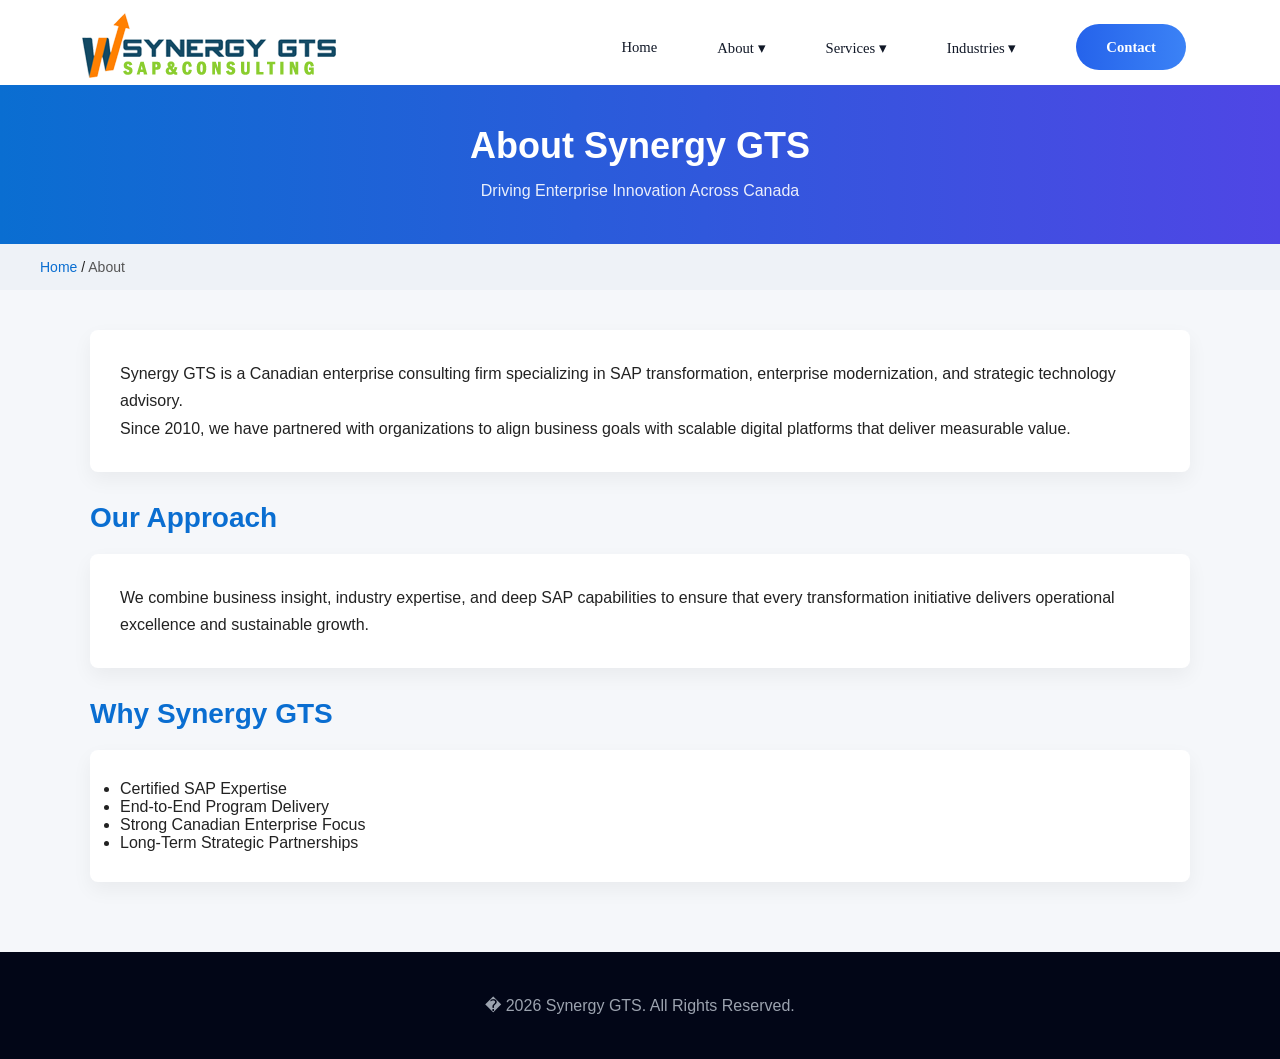
==== about.html @ 0f9d5415 "Add files via upload" ====
<!DOCTYPE html>
<html>
<head>
<meta charset="UTF-8">
<title>About Us | Synergy GTS</title>
<meta name="description" content="Learn about Synergy GTS, a Canadian SAP and enterprise consulting firm delivering digital transformation solutions.">
<link rel="stylesheet" href="css/style.css">
</head>
<body class="light-page">
<header class="light-header">
<!-- Paste same navigation from index -->
</header>

<header>
<div class="container" style="font-family: Calibri; font-size: 11pt; font-weight: bold">
<nav>
<div class="logo-container">
  <a href="index.html">
    <img src="assets/logo.png" alt="Synergy GTS Logo" class="logo-img">
  </a>
</div>
<ul>
<li><a href="index.html">Home</a></li>
<li><a href="about.html">About &#9662;</a>
<ul>
<li><a href="careers.html">Careers</a></li>
<li><a href="case-studies.html">Case Studies</a></li>
</ul> 
</li>
<li>
<a href="services.html">Services &#9662;</a>
<ul>
<li><a href="services.html">Implementation</a></li>
<li><a href="services.html">Migration</a></li>
<li><a href="services.html">Analytics</a></li>

</ul>
</li>

<li>
<a href="#">Industries &#9662;</a>
<ul>
<li><a href="industries.html">Manufacturing</a></li>
<li><a href="industries.html">Retail</a></li>
<li><a href="industries.html">Energy</a></li>
</ul>
</li>

<!-- <li><a href="insights.html">Insights</a></li> -->
<li><a href="contact.html" class="btn">Contact</a></li>

</ul>
</nav>
</div>
</header>

<section class="internal-hero">
<h1>About Synergy GTS</h1>
<p>Driving Enterprise Innovation Across Canada</p>
</section>

<div class="breadcrumb">
<a href="index.html">Home</a> /
<span>About</span>
</div>

<section>
<div class="light-container">

<div class="light-card">
<p>
Synergy GTS is a Canadian enterprise consulting firm specializing in SAP transformation,
enterprise modernization, and strategic technology advisory.
</p>

<p>
Since 2010, we have partnered with organizations to align business goals with
scalable digital platforms that deliver measurable value.
</p>
</div>

<h2>Our Approach</h2>
<div class="light-card">
<p>
We combine business insight, industry expertise, and deep SAP capabilities
to ensure that every transformation initiative delivers operational excellence
and sustainable growth.
</p>
</div>

<h2>Why Synergy GTS</h2>
<div class="light-card">
<ul>
<li>Certified SAP Expertise</li>
<li>End-to-End Program Delivery</li>
<li>Strong Canadian Enterprise Focus</li>
<li>Long-Term Strategic Partnerships</li>
</ul>
</div>

</div>
</section>

<footer>
<p>� 2026 Synergy GTS. All Rights Reserved.</p>
</footer>

</body>
</html>
---- css/style.css ----
body {
  margin: 0;
  font-family: 'Calibri, Segoe UI', Arial, sans-serif;
  background: linear-gradient(135deg, #0b1220, #111827);
  color: #ffffff;
  scroll-behavior: smooth;
}

/* Header */
header {
  display: flex;
  justify-content: space-between;
  align-items: center;
  padding: 20px 40px;
  background: rgba(17, 24, 39, 0.85);
  backdrop-filter: blur(12px);
  position: fixed;
  width: 100%;
  z-index: 1000;
}

.logo {
  font-size: 22px;
  font-weight: bold;
  letter-spacing: 1px;
}

/* Navigation */
nav a, nav button {
  margin: 0 15px;
  color: #fff;
  text-decoration: none;
  font-weight: 500;
  transition: 0.3s ease;
}

nav a:hover {
  color: #00c3ff;
}

/* Hero Section */
.hero {
  position: relative;
  height: 100vh;
  overflow: hidden;
}

.hero video {
  position: absolute;
  width: 100%;
  height: 100%;
  object-fit: cover;
  z-index: -2;
}

.hero::after {
  content: "";
  position: absolute;
  width: 80%;
  height: 100%;
  background: rgba(0,0,0,0.55);
  z-index: -1;
}

.hero-content {
  text-align: center;
  padding-top: 20vh;
  animation: fadeInUp 1.2s ease-out;
}

.hero-content h1 {
  font-size: 48px;
  margin-bottom: 20px;
}

.hero-content p {
  font-size: 20px;
  margin-bottom: 30px;
  color: #d1d5db;
}

.btn {
  background: linear-gradient(90deg, #0a6ed1, #00c3ff);
  padding: 14px 30px;
  border-radius: 30px;
  color: white;
  text-decoration: none;
  font-weight: bold;
  transition: 0.3s;
}

.btn:hover {
  transform: scale(1.05);
}

/* Stats Section */
.stats {
  display: flex;
  justify-content: space-around;
  padding: 40px 20px;
  background: rgba(255,255,255,0.04);
  backdrop-filter: blur(10px);
}

.counter {
  font-size: 50px;
  font-weight: bold;
  color: #00c3ff;
}

.stats p {
  margin-top: 10px;
  color: #d1d5db;
}

/* Pages */
.page {
  padding: 140px 40px;
  max-width: 1000px;
  margin: auto;
}

.page h1 {
  font-size: 36px;
  margin-bottom: 20px;
}

.case {
  background: rgba(255,255,255,0.05);
  padding: 25px;
  margin-bottom: 25px;
  border-radius: 12px;
  backdrop-filter: blur(8px);
  transition: 0.3s ease;
}

.case:hover {
  transform: translateY(-5px);
}

/* Login */
.login {
  display: flex;
  flex-direction: column;
  align-items: center;
  justify-content: center;
  height: 100vh;
}

.login input {
  margin: 12px;
  padding: 12px;
  width: 280px;
  border-radius: 6px;
  border: none;
}

.login button {
  padding: 12px 30px;
  background: #0a6ed1;
  border: none;
  border-radius: 25px;
  color: white;
  cursor: pointer;
}

/* Footer */
footer {
  text-align: center;
  padding: 30px;
  background: #111827;
  color: #9ca3af;
}

/* Hamburger */
.hamburger {
  display: none;
  font-size: 26px;
  cursor: pointer;
}

@media(max-width: 768px){
  nav {
    display: none;
    flex-direction: column;
    background: #111827;
    position: absolute;
    top: 80px;
    right: 0;
    padding: 20px;
  }

  .hamburger {
    display: block;
  }

  .stats {
    flex-direction: column;
    text-align: center;
  }

  .hero-content h1 {
    font-size: 32px;
  }
}

/* Leadership Section */
.leadership {
  padding: 40px 40px;
  text-align: center;
}

.leaders {
  display: flex;
  justify-content: center;
  gap: 40px;
  margin-top: 40px;
}

.leader-card {
  background: rgba(255,255,255,0.05);
  padding: 30px;
  border-radius: 12px;
  width: 450px;
  backdrop-filter: blur(8px);
  transition: 0.3s;
}

.leader-card:hover {
  transform: translateY(-6px);
}

/* Testimonials */
.testimonials {
  padding: 40px 40px;
  text-align: center;
  background: rgba(255,255,255,0.04);
}

.testimonial-container {
  max-width: 700px;
  margin: auto;
}

.testimonial {
  display: none;
  font-size: 18px;
  color: #d1d5db;
}

.testimonial.active {
  display: block;
}

/* Scroll Reveal */
.reveal {
  opacity: 0;
  transform: translateY(40px);
  transition: 1s ease;
}

.reveal.active {
  opacity: 1;
  transform: translateY(0);
}

/* Animation */
@keyframes fadeInUp {
  from {opacity:0; transform: translateY(30px);}
  to {opacity:1; transform: translateY(0);}
}

/* Locations Section */
.locations {
  padding: 60px 40px;
  text-align: center;
  background: rgba(255,255,255,0.03);
}

.location-grid {
  display: flex;
  justify-content: center;
  gap: 40px;
  margin-top: 40px;
}

.location-card {
  width: 350px;
  padding: 30px;
  background: rgba(255,255,255,0.05);
  border-radius: 12px;
  backdrop-filter: blur(6px);
  transition: 0.3s;
}

.location-card:hover {
  transform: translateY(-5px);
}

/* Industries */
.industries {
  padding: 40px 40px;
  text-align: center;
}

.industry-grid {
  display: grid;
  grid-template-columns: repeat(auto-fit, minmax(250px, 1fr));
  gap: 30px;
  margin-top: 40px;
}

.industry-card {
  background: rgba(255,255,255,0.05);
  padding: 25px;
  border-radius: 12px;
  transition: 0.3s;
}

.industry-card:hover {
  transform: translateY(-6px);
}

.job-card {
  background: rgba(255,255,255,0.05);
  padding: 25px;
  border-radius: 10px;
  margin-top: 25px;
  transition: 0.3s;
}

.job-card:hover {
  transform: translateY(-5px);
}

@import url('https://fonts.googleapis.com/css2?family=Inter:wght@300;400;600;700&display=swap');

* {
    margin: 0;
    padding: 0;
    box-sizing: border-box;
}

body {
    font-family: 'Inter', sans-serif;
    background: #0f172a;
    color: #fff;
    scroll-behavior: smooth;
}

.container {
    width: 90%;
    max-width: 1200px;
    margin: auto;
}

header {
    position: fixed;
    width: 100%;
    background: #fff;
    backdrop-filter: blur(10px);
    padding: 5px 0;
    z-index: 999;
}

nav {
    display: flex;
    justify-content: space-between;
    align-items: center;
}

nav ul {
  list-style: none;
  margin: 0;
  padding: 0;
  display: flex;
  align-items: center;
}

nav ul li {
  position: relative;
  margin: 0 15px;
}

nav ul li ul {
  position: absolute;
  top: 40px;
  left: 0;
  display: none;
  min-width: 180px;
  border-radius: 6px;
}

nav ul li:hover ul {
  display: block;
}

.hero {
    height: 100vh;
    background: linear-gradient(rgba(0,0,0,.6), rgba(0,0,0,.6)), url('../images/hero.jpg') center/cover;
    display: flex;
    align-items: center;
    text-align: center;
}

.hero h1 {
    font-size: 60px;
    margin-bottom: 20px;
}

.btn {
    background: linear-gradient(90deg,#2563eb,#3b82f6);
    padding: 15px 30px;
    border-radius: 40px;
    text-decoration: none;
    color: white;
    font-weight: 600;
    transition: .4s;
}

.btn:hover {
    transform: translateY(-3px);
}

section {
    padding: 100px 0;
}

.grid {
    display: grid;
    grid-template-columns: repeat(auto-fit,minmax(280px,1fr));
    gap: 30px;
}

.card {
    background: rgba(255,255,255,0.05);
    padding: 40px;
    border-radius: 20px;
    backdrop-filter: blur(15px);
    transition: .4s;
}

.card:hover {
    transform: translateY(-10px);
}

img.responsive {
    width: 100%;
    border-radius: 20px;
}

footer {
    background: #020617;
    padding: 40px 0;
    text-align: center;
}

.main-header-area .logo-area {
  padding: 8px 0;
}
.main-header-area .logo-area a {
  display: block;
  text-align: center;
}
.home2 .main-header-area .logo-area {
  padding: 8px 0;
}
.home2 .main-header-area .logo-area a {
  display: block;
  text-align: center;
}

/* Logo Container */
.logo-container {
  width: 260px;
  height: 65px;
  display: flex;
  align-items: center;
}

.logo-img {
  width: 260px;
  height: 65px;
  object-fit: contain;
}

/* Main nav links */

nav ul li {
  position: relative;
  margin: 0 15px;
}

nav ul li a {
  color: #111827;
}

/* Dropdown background */
nav ul li ul {
  position: absolute;
  top: 100%;           /* Instead of top: 40px */
  left: 0;
  background: #111827;
  display: none;
  min-width: 80px;
  padding: 10px 0;
  border-radius: 6px;
}
/* Dropdown links */
nav ul li ul li a {
  position: relative;
  color: #111827;
  padding: 10px 20px;
  display: block;
}

/* Dropdown hover */
nav ul li:hover > ul {
  display: block;
  background: #ffffff;
  color: ##111827;
}

/* ========================= */
/* LIGHT PAGE THEME */
/* ========================= */

.light-page {
  background: #f5f7fa;
  color: #222;
}

.light-page section {
  padding: 40px 40px;
}

.light-container {
  max-width: 1100px;
  margin: auto;
}

.light-card {
  background: #ffffff;
  padding: 30px;
  border-radius: 8px;
  box-shadow: 0 8px 20px rgba(0,0,0,0.05);
  margin-bottom: 30px;
  transition: 0.3s ease;
}

.light-card:hover {
  transform: translateY(-5px);
}

.light-page h1 {
  font-size: 36px;
  margin-bottom: 20px;
}

.light-page h2 {
  font-size: 28px;
  margin-bottom: 20px;
  color: #0a6ed1;
}

.light-page p {
  line-height: 1.7;
  font-size: 16px;
}

/* Internal Hero Banner */

.internal-hero {
  background: linear-gradient(90deg, #0a6ed1, #4f46e5);
  color: white;
  padding: 80px 40px;
  text-align: center;
}

.internal-hero h1 {
  font-size: 36px;
  margin-bottom: 10px;
}

.internal-hero p {
  font-size: 16px;
  opacity: 0.9;
}

.breadcrumb {
  background: #eef2f7;
  padding: 15px 40px;
  font-size: 14px;
}

.breadcrumb a {
  text-decoration: none;
  color: #0a6ed1;
}

.breadcrumb span {
  color: #555;
}

.blog-grid {
  display: grid;
  grid-template-columns: repeat(auto-fit, minmax(280px, 1fr));
  gap: 30px;
  margin-top: 40px;
}

/* Sticky Header 19.2.2026 */
header {
  position: sticky;
  top: 0;
  z-index: 999;
  transition: all 0.3s ease;
}

header.shrink {
  padding: 10px 40px;
}

header.shrink .logo-img {
  width: 200px;
  height: 50px;
}

/* Animated Underline Menu 19.2.2026 */
nav ul li a {
  position: relative;
}

nav ul li a::after {
  content: "";
  position: absolute;
  left: 0;
  bottom: -4px;
  width: 0;
  height: 2px;
  background: #0a6ed1;
  transition: width 0.3s ease;
}

nav ul li a:hover::after {
  width: 100%;
}

/* Image Prof Layout Split Section 19.2.2026 */
.split-section {
  display: flex;
  align-items: center;
  gap: 40px;
  margin-bottom: 60px;
}

.split-section img {
  width: 50%;
  border-radius: 8px;
}

.split-text {
  width: 50%;
}

@media(max-width: 768px) {
  .split-section {
    flex-direction: column;
  }
  .split-section img,
  .split-text {
    width: 100%;
  }
}
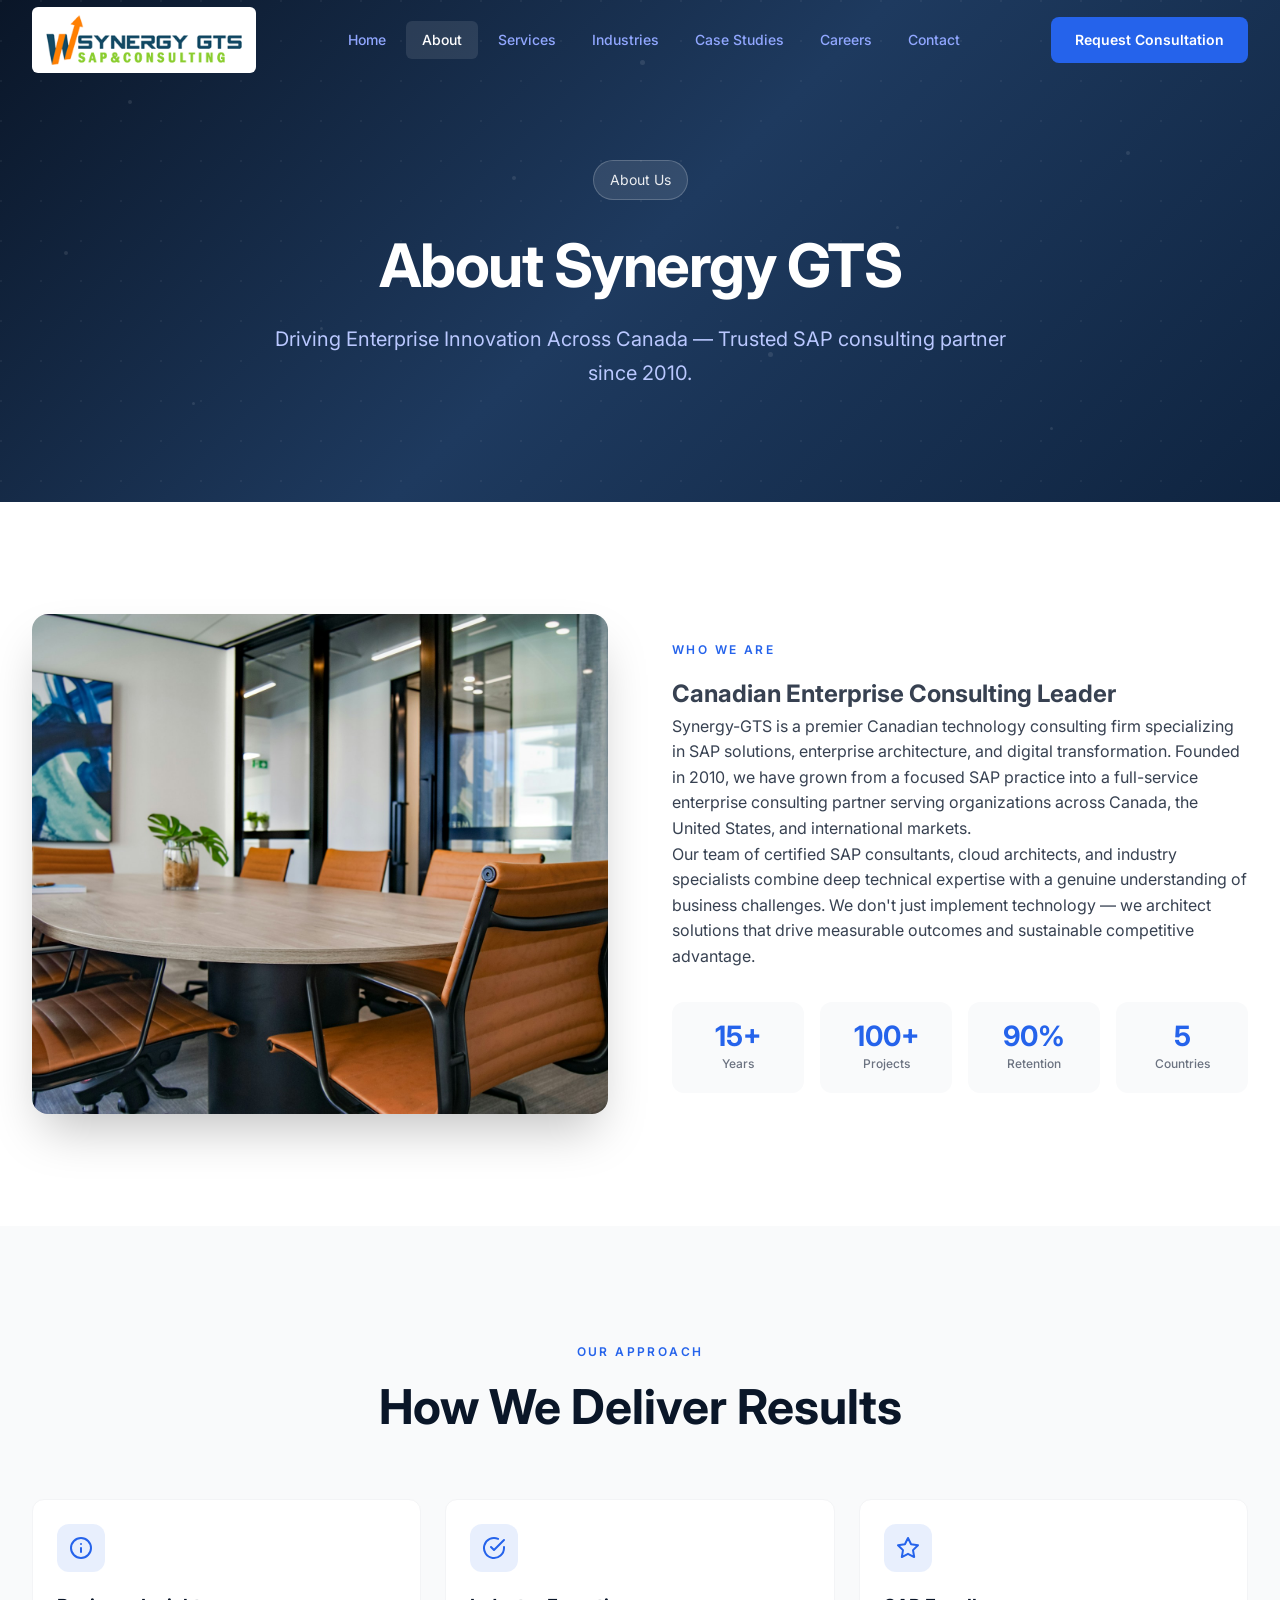
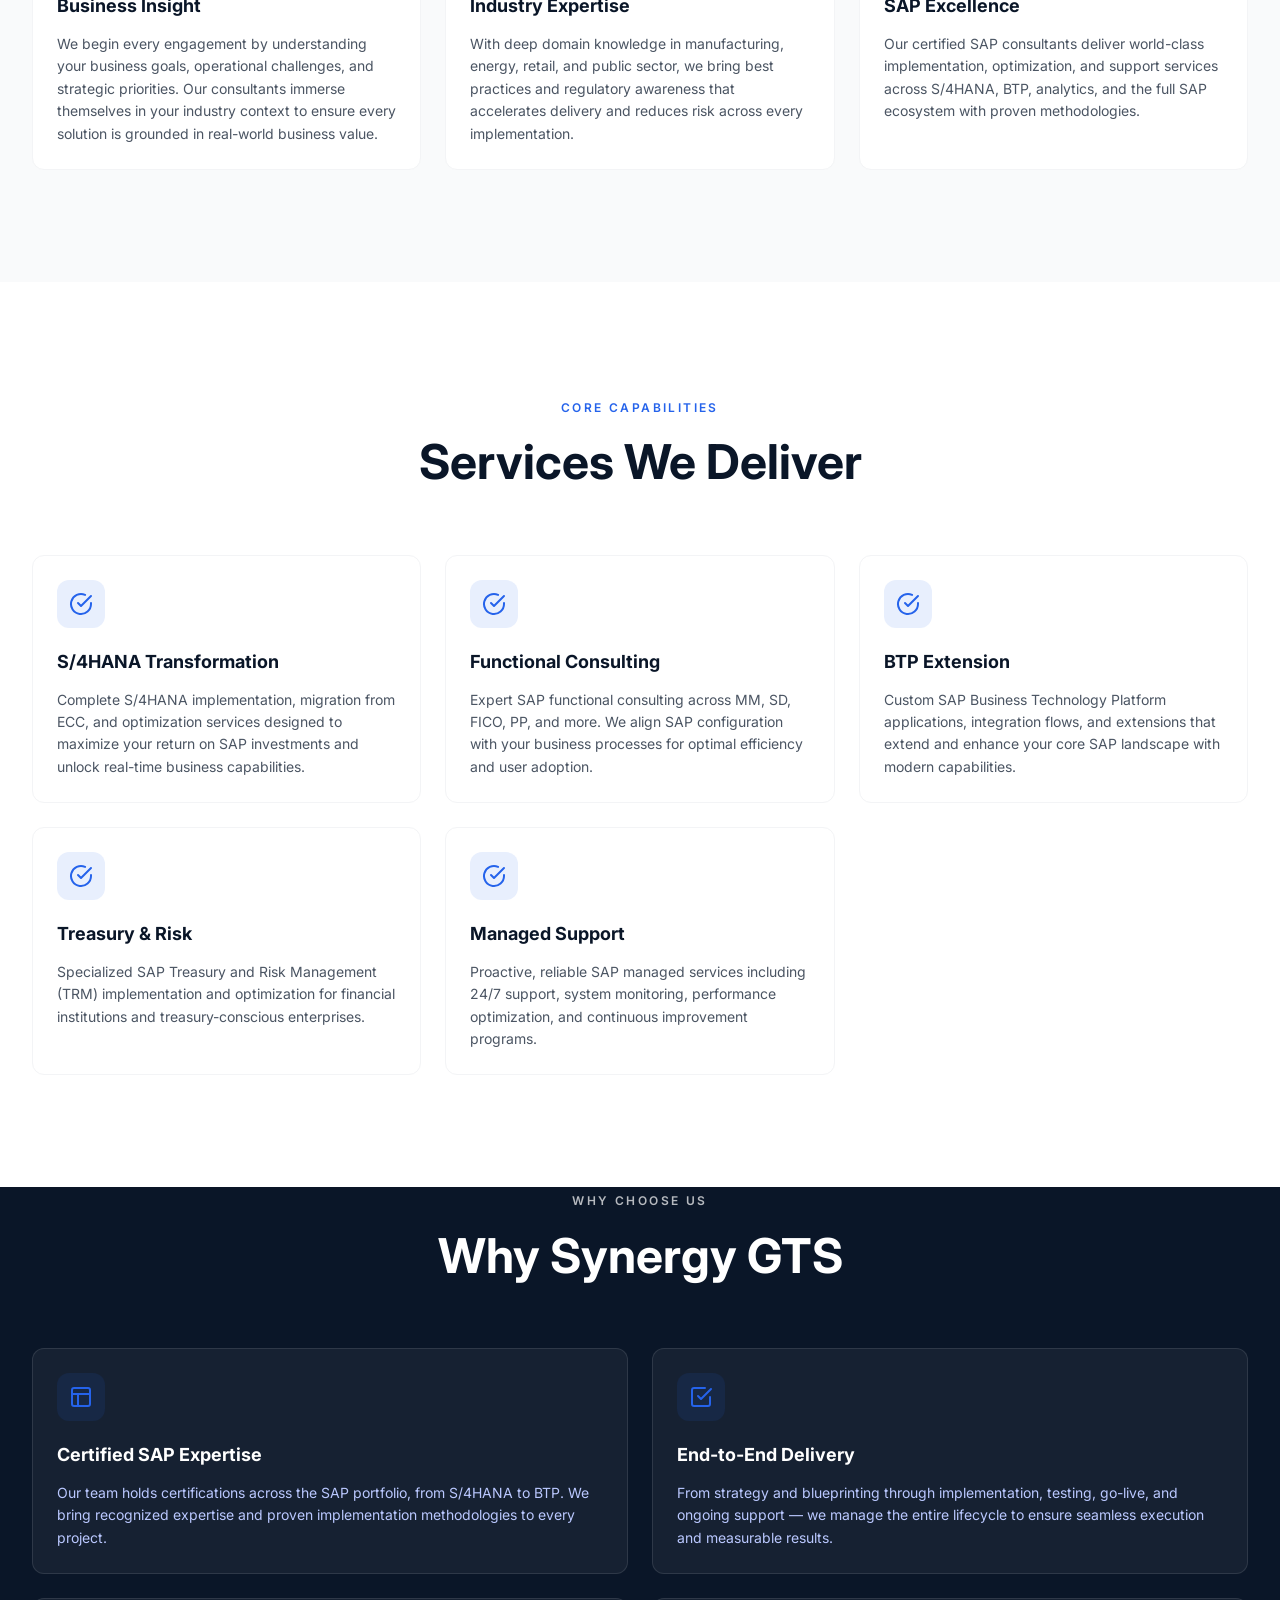
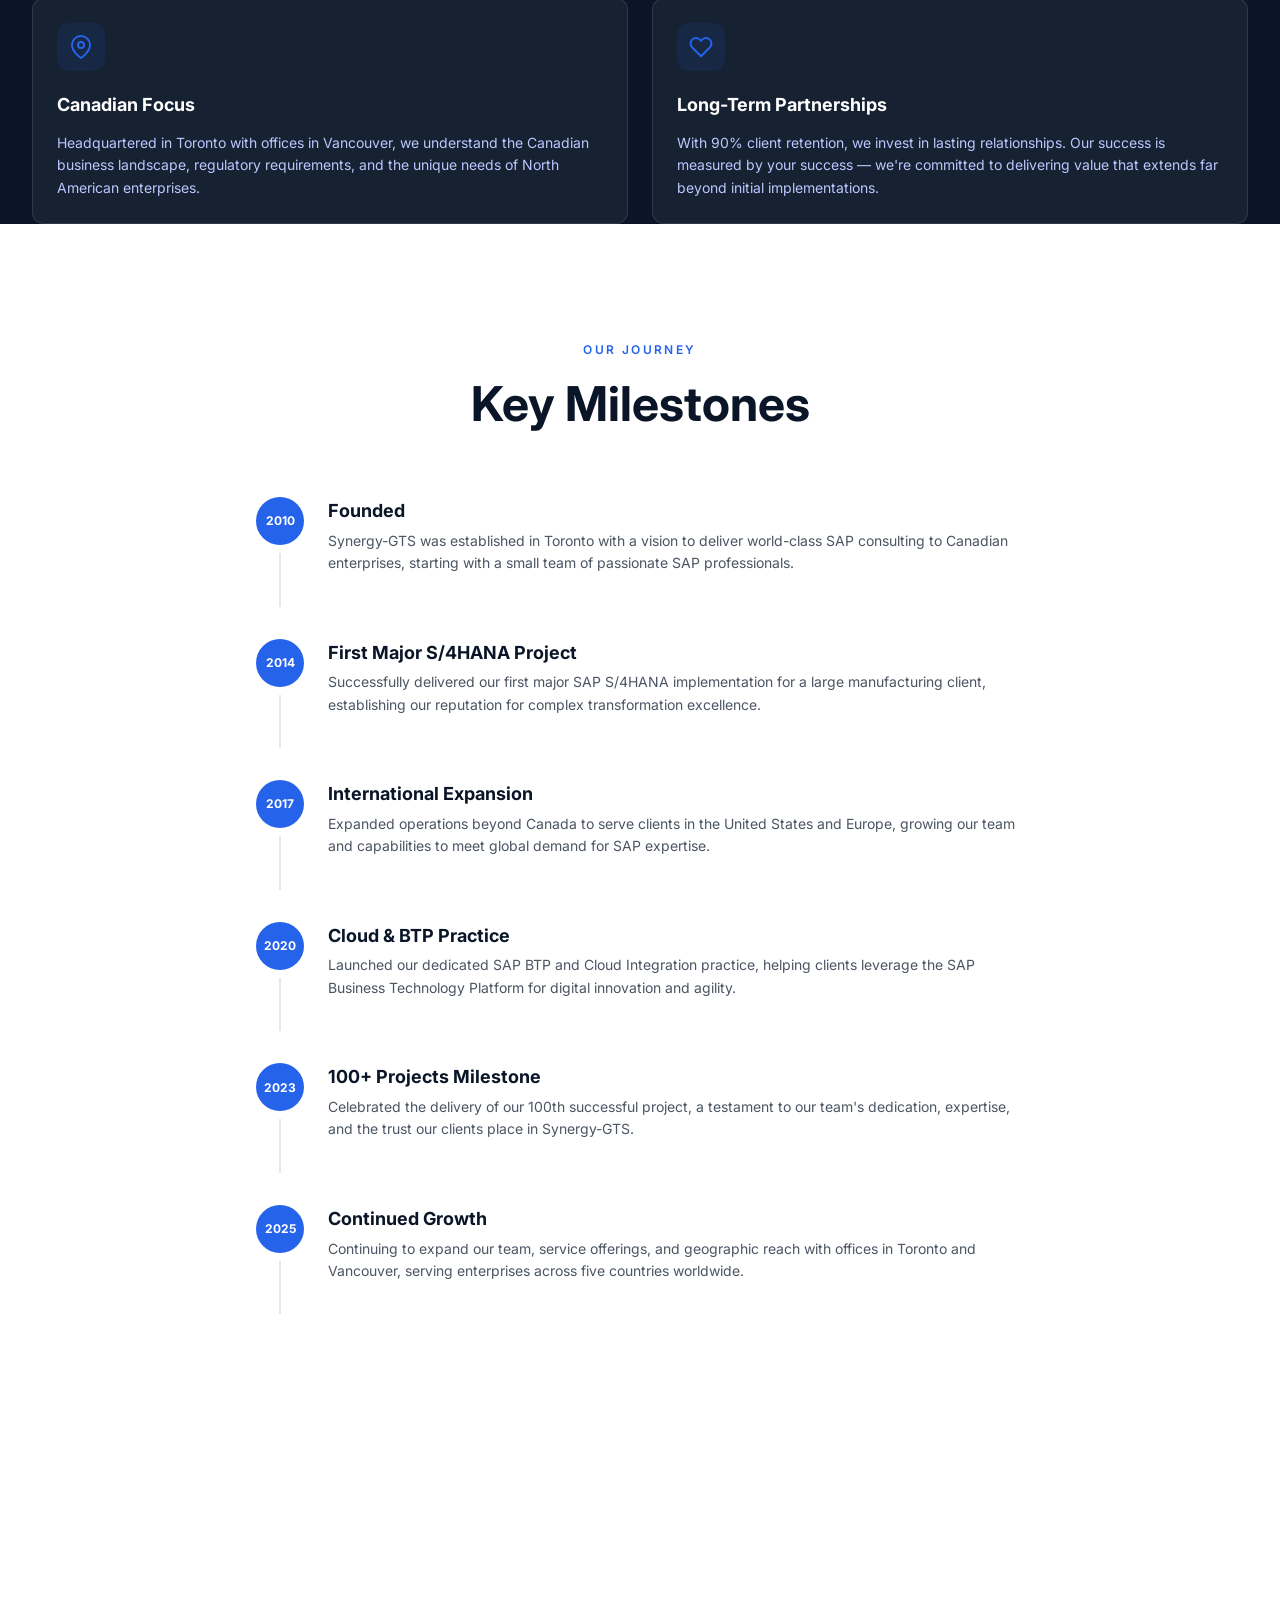
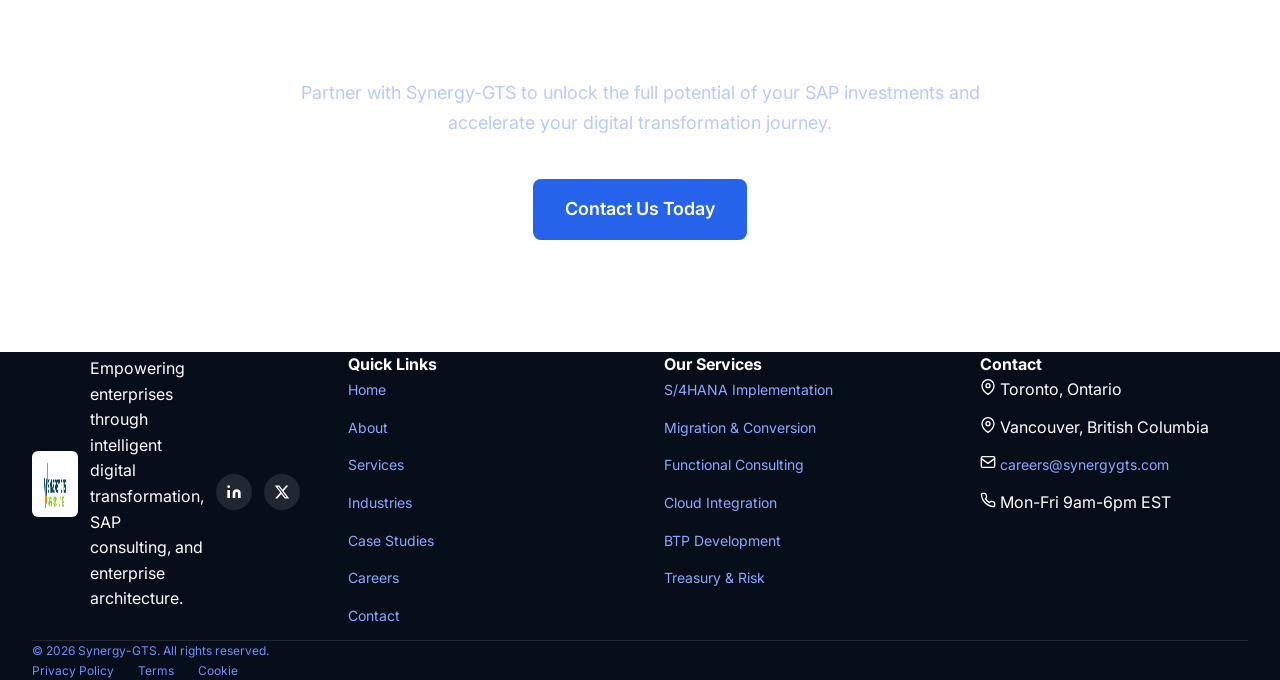
==== commit 20adbd62: "Add files via upload" ====
--- a/about.html
+++ b/about.html
@@ -1,109 +1,404 @@
-<!DOCTYPE html>
-<html>
-<head>
-<meta charset="UTF-8">
-<title>About Us | Synergy GTS</title>
-<meta name="description" content="Learn about Synergy GTS, a Canadian SAP and enterprise consulting firm delivering digital transformation solutions.">
-<link rel="stylesheet" href="css/style.css">
-</head>
-<body class="light-page">
-<header class="light-header">
-<!-- Paste same navigation from index -->
-</header>
-
-<header>
-<div class="container" style="font-family: Calibri; font-size: 11pt; font-weight: bold">
-<nav>
-<div class="logo-container">
-  <a href="index.html">
-    <img src="assets/logo.png" alt="Synergy GTS Logo" class="logo-img">
-  </a>
-</div>
-<ul>
-<li><a href="index.html">Home</a></li>
-<li><a href="about.html">About &#9662;</a>
-<ul>
-<li><a href="careers.html">Careers</a></li>
-<li><a href="case-studies.html">Case Studies</a></li>
-</ul> 
-</li>
-<li>
-<a href="services.html">Services &#9662;</a>
-<ul>
-<li><a href="services.html">Implementation</a></li>
-<li><a href="services.html">Migration</a></li>
-<li><a href="services.html">Analytics</a></li>
-
-</ul>
-</li>
-
-<li>
-<a href="#">Industries &#9662;</a>
-<ul>
-<li><a href="industries.html">Manufacturing</a></li>
-<li><a href="industries.html">Retail</a></li>
-<li><a href="industries.html">Energy</a></li>
-</ul>
-</li>
-
-<!-- <li><a href="insights.html">Insights</a></li> -->
-<li><a href="contact.html" class="btn">Contact</a></li>
-
-</ul>
-</nav>
-</div>
-</header>
-
-<section class="internal-hero">
-<h1>About Synergy GTS</h1>
-<p>Driving Enterprise Innovation Across Canada</p>
-</section>
-
-<div class="breadcrumb">
-<a href="index.html">Home</a> /
-<span>About</span>
-</div>
-
-<section>
-<div class="light-container">
-
-<div class="light-card">
-<p>
-Synergy GTS is a Canadian enterprise consulting firm specializing in SAP transformation,
-enterprise modernization, and strategic technology advisory.
-</p>
-
-<p>
-Since 2010, we have partnered with organizations to align business goals with
-scalable digital platforms that deliver measurable value.
-</p>
-</div>
-
-<h2>Our Approach</h2>
-<div class="light-card">
-<p>
-We combine business insight, industry expertise, and deep SAP capabilities
-to ensure that every transformation initiative delivers operational excellence
-and sustainable growth.
-</p>
-</div>
-
-<h2>Why Synergy GTS</h2>
-<div class="light-card">
-<ul>
-<li>Certified SAP Expertise</li>
-<li>End-to-End Program Delivery</li>
-<li>Strong Canadian Enterprise Focus</li>
-<li>Long-Term Strategic Partnerships</li>
-</ul>
-</div>
-
-</div>
-</section>
-
-<footer>
-<p>� 2026 Synergy GTS. All Rights Reserved.</p>
-</footer>
-
-</body>
+<!DOCTYPE html>
+<html lang="en">
+<head>
+  <meta charset="UTF-8">
+  <meta name="viewport" content="width=device-width, initial-scale=1.0">
+  <title>About Us | Synergy-GTS — Enterprise Transformation Partner</title>
+  <meta name="description" content="Learn about Synergy-GTS — a leading Canadian SAP consulting firm driving enterprise innovation since 2010. Discover our mission, approach, leadership, and milestones.">
+  <link rel="preconnect" href="https://fonts.googleapis.com">
+  <link rel="preconnect" href="https://fonts.gstatic.com" crossorigin>
+  <link href="https://fonts.googleapis.com/css2?family=Inter:wght@400;500;600;700;800&display=swap" rel="stylesheet">
+  <link rel="stylesheet" href="css/styles.css">
+</head>
+<body>
+
+  <!-- ======================== NAVIGATION ======================== -->
+  <nav class="navbar">
+    <div class="navbar-inner">
+      <a href="index.html" class="nav-logo">
+        <img src="images/logo.png" alt="Synergy-GTS">
+      </a>
+      <div class="nav-links">
+        <a href="index.html" class="nav-link">Home</a>
+        <a href="about.html" class="nav-link active">About</a>
+        <a href="services.html" class="nav-link">Services</a>
+        <a href="industries.html" class="nav-link">Industries</a>
+        <a href="case-studies.html" class="nav-link">Case Studies</a>
+        <a href="careers.html" class="nav-link">Careers</a>
+        <a href="contact.html" class="nav-link">Contact</a>
+      </div>
+      <div class="nav-cta">
+        <a href="contact.html" class="btn-primary">Request Consultation</a>
+      </div>
+      <button class="mobile-toggle" aria-label="Toggle menu">
+        <svg viewBox="0 0 24 24" fill="none" stroke="currentColor" stroke-width="2" stroke-linecap="round"><line x1="3" y1="6" x2="21" y2="6"/><line x1="3" y1="12" x2="21" y2="12"/><line x1="3" y1="18" x2="21" y2="18"/></svg>
+      </button>
+      <div class="mobile-menu">
+        <a href="index.html">Home</a>
+        <a href="about.html" class="active">About</a>
+        <a href="services.html">Services</a>
+        <a href="industries.html">Industries</a>
+        <a href="case-studies.html">Case Studies</a>
+        <a href="careers.html">Careers</a>
+        <a href="contact.html">Contact</a>
+        <a href="contact.html" class="btn-primary">Request Consultation</a>
+      </div>
+    </div>
+  </nav>
+
+  <!-- ======================== 1. INTERNAL HERO ======================== -->
+  <section class="internal-hero hero-gradient">
+    <div class="pattern-bg"></div>
+    <div class="hero-particles">
+      <div class="particle" style="left:10%;top:20%;width:4px;height:4px;animation-delay:0s;animation-duration:8s;"></div>
+      <div class="particle" style="left:25%;top:65%;width:3px;height:3px;animation-delay:1.5s;animation-duration:7s;"></div>
+      <div class="particle" style="left:50%;top:12%;width:5px;height:5px;animation-delay:2.8s;animation-duration:9s;"></div>
+      <div class="particle" style="left:70%;top:45%;width:3px;height:3px;animation-delay:0.6s;animation-duration:6s;"></div>
+      <div class="particle" style="left:88%;top:30%;width:4px;height:4px;animation-delay:3.4s;animation-duration:10s;"></div>
+      <div class="particle" style="left:15%;top:80%;width:3px;height:3px;animation-delay:2.1s;animation-duration:7s;"></div>
+      <div class="particle" style="left:60%;top:70%;width:5px;height:5px;animation-delay:4.0s;animation-duration:8s;"></div>
+      <div class="particle" style="left:40%;top:35%;width:4px;height:4px;animation-delay:1.0s;animation-duration:9s;"></div>
+      <div class="particle" style="left:82%;top:85%;width:3px;height:3px;animation-delay:3.8s;animation-duration:6s;"></div>
+      <div class="particle" style="left:5%;top:50%;width:4px;height:4px;animation-delay:2.5s;animation-duration:11s;"></div>
+    </div>
+    <div class="hero-content fade-in">
+      <div class="hero-badge">About Us</div>
+      <h1>About Synergy GTS</h1>
+      <p>Driving Enterprise Innovation Across Canada — Trusted SAP consulting partner since 2010.</p>
+    </div>
+  </section>
+
+  <!-- ======================== 2. COMPANY DESCRIPTION ======================== -->
+  <section class="section bg-white">
+    <div class="container">
+      <div class="grid grid-2">
+        <div class="grid-image fade-in-left">
+          <img src="images/logo2.png" alt="Synergy-GTS Company">
+        </div>
+        <div class="grid-content fade-in-right">
+          <div class="section-header-left">
+            <div class="section-label">Who We Are</div>
+            <h2>Canadian Enterprise Consulting Leader</h2>
+          </div>
+          <p>Synergy-GTS is a premier Canadian technology consulting firm specializing in SAP solutions, enterprise architecture, and digital transformation. Founded in 2010, we have grown from a focused SAP practice into a full-service enterprise consulting partner serving organizations across Canada, the United States, and international markets.</p>
+          <p>Our team of certified SAP consultants, cloud architects, and industry specialists combine deep technical expertise with a genuine understanding of business challenges. We don't just implement technology — we architect solutions that drive measurable outcomes and sustainable competitive advantage.</p>
+          <div class="stats-mini-grid">
+            <div class="stat-mini-card fade-in" style="animation-delay:0.1s;">
+              <div class="stat-mini-number">15+</div>
+              <div class="stat-mini-label">Years</div>
+            </div>
+            <div class="stat-mini-card fade-in" style="animation-delay:0.2s;">
+              <div class="stat-mini-number">100+</div>
+              <div class="stat-mini-label">Projects</div>
+            </div>
+            <div class="stat-mini-card fade-in" style="animation-delay:0.3s;">
+              <div class="stat-mini-number">90%</div>
+              <div class="stat-mini-label">Retention</div>
+            </div>
+            <div class="stat-mini-card fade-in" style="animation-delay:0.4s;">
+              <div class="stat-mini-number">5</div>
+              <div class="stat-mini-label">Countries</div>
+            </div>
+          </div>
+        </div>
+      </div>
+    </div>
+  </section>
+
+  <!-- ======================== 3. OUR APPROACH ======================== -->
+  <section class="section bg-gray-50">
+    <div class="container">
+      <div class="section-header fade-in">
+        <div class="section-label">Our Approach</div>
+        <h2>How We Deliver Results</h2>
+      </div>
+      <div class="cards-grid-3">
+        <!-- Business Insight -->
+        <div class="card fade-in" style="animation-delay:0.1s;">
+          <div class="card-icon">
+            <svg viewBox="0 0 24 24" fill="none" stroke="currentColor" stroke-width="2" stroke-linecap="round" stroke-linejoin="round" width="24" height="24"><circle cx="12" cy="12" r="10"/><path d="M12 16v-4M12 8h.01"/></svg>
+          </div>
+          <h3>Business Insight</h3>
+          <p>We begin every engagement by understanding your business goals, operational challenges, and strategic priorities. Our consultants immerse themselves in your industry context to ensure every solution is grounded in real-world business value.</p>
+        </div>
+        <!-- Industry Expertise -->
+        <div class="card fade-in" style="animation-delay:0.2s;">
+          <div class="card-icon">
+            <svg viewBox="0 0 24 24" fill="none" stroke="currentColor" stroke-width="2" stroke-linecap="round" stroke-linejoin="round" width="24" height="24"><path d="M22 11.08V12a10 10 0 1 1-5.93-9.14"/><polyline points="22 4 12 14.01 9 11.01"/></svg>
+          </div>
+          <h3>Industry Expertise</h3>
+          <p>With deep domain knowledge in manufacturing, energy, retail, and public sector, we bring best practices and regulatory awareness that accelerates delivery and reduces risk across every implementation.</p>
+        </div>
+        <!-- SAP Excellence -->
+        <div class="card fade-in" style="animation-delay:0.3s;">
+          <div class="card-icon">
+            <svg viewBox="0 0 24 24" fill="none" stroke="currentColor" stroke-width="2" stroke-linecap="round" stroke-linejoin="round" width="24" height="24"><polygon points="12 2 15.09 8.26 22 9.27 17 14.14 18.18 21.02 12 17.77 5.82 21.02 7 14.14 2 9.27 8.91 8.26 12 2"/></svg>
+          </div>
+          <h3>SAP Excellence</h3>
+          <p>Our certified SAP consultants deliver world-class implementation, optimization, and support services across S/4HANA, BTP, analytics, and the full SAP ecosystem with proven methodologies.</p>
+        </div>
+      </div>
+    </div>
+  </section>
+
+  <!-- ======================== 4. SERVICES WE DELIVER ======================== -->
+  <section class="section bg-white">
+    <div class="container">
+      <div class="section-header fade-in">
+        <div class="section-label">Core Capabilities</div>
+        <h2>Services We Deliver</h2>
+      </div>
+      <div class="cards-grid-3">
+        <!-- S/4HANA Transformation -->
+        <div class="card fade-in" style="animation-delay:0.1s;">
+          <div class="card-icon">
+            <svg viewBox="0 0 24 24" fill="none" stroke="currentColor" stroke-width="2" stroke-linecap="round" stroke-linejoin="round" width="24" height="24"><path d="M22 11.08V12a10 10 0 1 1-5.93-9.14"/><polyline points="22 4 12 14.01 9 11.01"/></svg>
+          </div>
+          <h3>S/4HANA Transformation</h3>
+          <p>Complete S/4HANA implementation, migration from ECC, and optimization services designed to maximize your return on SAP investments and unlock real-time business capabilities.</p>
+        </div>
+        <!-- Functional Consulting -->
+        <div class="card fade-in" style="animation-delay:0.2s;">
+          <div class="card-icon">
+            <svg viewBox="0 0 24 24" fill="none" stroke="currentColor" stroke-width="2" stroke-linecap="round" stroke-linejoin="round" width="24" height="24"><path d="M22 11.08V12a10 10 0 1 1-5.93-9.14"/><polyline points="22 4 12 14.01 9 11.01"/></svg>
+          </div>
+          <h3>Functional Consulting</h3>
+          <p>Expert SAP functional consulting across MM, SD, FICO, PP, and more. We align SAP configuration with your business processes for optimal efficiency and user adoption.</p>
+        </div>
+        <!-- BTP Extension -->
+        <div class="card fade-in" style="animation-delay:0.3s;">
+          <div class="card-icon">
+            <svg viewBox="0 0 24 24" fill="none" stroke="currentColor" stroke-width="2" stroke-linecap="round" stroke-linejoin="round" width="24" height="24"><path d="M22 11.08V12a10 10 0 1 1-5.93-9.14"/><polyline points="22 4 12 14.01 9 11.01"/></svg>
+          </div>
+          <h3>BTP Extension</h3>
+          <p>Custom SAP Business Technology Platform applications, integration flows, and extensions that extend and enhance your core SAP landscape with modern capabilities.</p>
+        </div>
+        <!-- Treasury & Risk -->
+        <div class="card fade-in" style="animation-delay:0.4s;">
+          <div class="card-icon">
+            <svg viewBox="0 0 24 24" fill="none" stroke="currentColor" stroke-width="2" stroke-linecap="round" stroke-linejoin="round" width="24" height="24"><path d="M22 11.08V12a10 10 0 1 1-5.93-9.14"/><polyline points="22 4 12 14.01 9 11.01"/></svg>
+          </div>
+          <h3>Treasury &amp; Risk</h3>
+          <p>Specialized SAP Treasury and Risk Management (TRM) implementation and optimization for financial institutions and treasury-conscious enterprises.</p>
+        </div>
+        <!-- Managed Support -->
+        <div class="card fade-in" style="animation-delay:0.5s;">
+          <div class="card-icon">
+            <svg viewBox="0 0 24 24" fill="none" stroke="currentColor" stroke-width="2" stroke-linecap="round" stroke-linejoin="round" width="24" height="24"><path d="M22 11.08V12a10 10 0 1 1-5.93-9.14"/><polyline points="22 4 12 14.01 9 11.01"/></svg>
+          </div>
+          <h3>Managed Support</h3>
+          <p>Proactive, reliable SAP managed services including 24/7 support, system monitoring, performance optimization, and continuous improvement programs.</p>
+        </div>
+      </div>
+    </div>
+  </section>
+
+  <!-- ======================== 5. WHY SYNERGY GTS ======================== -->
+  <section class="dark-section">
+    <div class="container">
+      <div class="section-header fade-in">
+        <div class="section-label section-label-light">Why Choose Us</div>
+        <h2 class="text-light">Why Synergy GTS</h2>
+      </div>
+      <div class="cards-grid-2">
+        <!-- Certified SAP Expertise -->
+        <div class="card card-dark fade-in" style="animation-delay:0.1s;">
+          <div class="card-icon">
+            <svg viewBox="0 0 24 24" fill="none" stroke="currentColor" stroke-width="2" stroke-linecap="round" stroke-linejoin="round" width="24" height="24"><rect x="3" y="3" width="18" height="18" rx="2"/><path d="M3 9h18M9 21V9"/></svg>
+          </div>
+          <h3>Certified SAP Expertise</h3>
+          <p>Our team holds certifications across the SAP portfolio, from S/4HANA to BTP. We bring recognized expertise and proven implementation methodologies to every project.</p>
+        </div>
+        <!-- End-to-End Delivery -->
+        <div class="card card-dark fade-in" style="animation-delay:0.2s;">
+          <div class="card-icon">
+            <svg viewBox="0 0 24 24" fill="none" stroke="currentColor" stroke-width="2" stroke-linecap="round" stroke-linejoin="round" width="24" height="24"><polyline points="9 11 12 14 22 4"/><path d="M21 12v7a2 2 0 0 1-2 2H5a2 2 0 0 1-2-2V5a2 2 0 0 1 2-2h11"/></svg>
+          </div>
+          <h3>End-to-End Delivery</h3>
+          <p>From strategy and blueprinting through implementation, testing, go-live, and ongoing support — we manage the entire lifecycle to ensure seamless execution and measurable results.</p>
+        </div>
+        <!-- Canadian Focus -->
+        <div class="card card-dark fade-in" style="animation-delay:0.3s;">
+          <div class="card-icon">
+            <svg viewBox="0 0 24 24" fill="none" stroke="currentColor" stroke-width="2" stroke-linecap="round" stroke-linejoin="round" width="24" height="24"><path d="M21 10c0 7-9 13-9 13s-9-6-9-13a9 9 0 0 1 18 0z"/><circle cx="12" cy="10" r="3"/></svg>
+          </div>
+          <h3>Canadian Focus</h3>
+          <p>Headquartered in Toronto with offices in Vancouver, we understand the Canadian business landscape, regulatory requirements, and the unique needs of North American enterprises.</p>
+        </div>
+        <!-- Long-Term Partnerships -->
+        <div class="card card-dark fade-in" style="animation-delay:0.4s;">
+          <div class="card-icon">
+            <svg viewBox="0 0 24 24" fill="none" stroke="currentColor" stroke-width="2" stroke-linecap="round" stroke-linejoin="round" width="24" height="24"><path d="M20.84 4.61a5.5 5.5 0 0 0-7.78 0L12 5.67l-1.06-1.06a5.5 5.5 0 0 0-7.78 7.78l1.06 1.06L12 21.23l7.78-7.78 1.06-1.06a5.5 5.5 0 0 0 0-7.78z"/></svg>
+          </div>
+          <h3>Long-Term Partnerships</h3>
+          <p>With 90% client retention, we invest in lasting relationships. Our success is measured by your success — we're committed to delivering value that extends far beyond initial implementations.</p>
+        </div>
+      </div>
+    </div>
+  </section>
+
+  <!-- ======================== 6. TIMELINE ======================== -->
+  <section class="section bg-white">
+    <div class="container">
+      <div class="section-header fade-in">
+        <div class="section-label">Our Journey</div>
+        <h2>Key Milestones</h2>
+      </div>
+      <div class="timeline">
+        <div class="timeline-item fade-in" style="animation-delay:0.1s;">
+          <div class="timeline-marker">
+            <div class="timeline-dot">2010</div>
+            <div class="timeline-line"></div>
+          </div>
+          <div class="timeline-content">
+            <h3>Founded</h3>
+            <p>Synergy-GTS was established in Toronto with a vision to deliver world-class SAP consulting to Canadian enterprises, starting with a small team of passionate SAP professionals.</p>
+          </div>
+        </div>
+        <div class="timeline-item fade-in" style="animation-delay:0.2s;">
+          <div class="timeline-marker">
+            <div class="timeline-dot">2014</div>
+            <div class="timeline-line"></div>
+          </div>
+          <div class="timeline-content">
+            <h3>First Major S/4HANA Project</h3>
+            <p>Successfully delivered our first major SAP S/4HANA implementation for a large manufacturing client, establishing our reputation for complex transformation excellence.</p>
+          </div>
+        </div>
+        <div class="timeline-item fade-in" style="animation-delay:0.3s;">
+          <div class="timeline-marker">
+            <div class="timeline-dot">2017</div>
+            <div class="timeline-line"></div>
+          </div>
+          <div class="timeline-content">
+            <h3>International Expansion</h3>
+            <p>Expanded operations beyond Canada to serve clients in the United States and Europe, growing our team and capabilities to meet global demand for SAP expertise.</p>
+          </div>
+        </div>
+        <div class="timeline-item fade-in" style="animation-delay:0.4s;">
+          <div class="timeline-marker">
+            <div class="timeline-dot">2020</div>
+            <div class="timeline-line"></div>
+          </div>
+          <div class="timeline-content">
+            <h3>Cloud &amp; BTP Practice</h3>
+            <p>Launched our dedicated SAP BTP and Cloud Integration practice, helping clients leverage the SAP Business Technology Platform for digital innovation and agility.</p>
+          </div>
+        </div>
+        <div class="timeline-item fade-in" style="animation-delay:0.5s;">
+          <div class="timeline-marker">
+            <div class="timeline-dot">2023</div>
+            <div class="timeline-line"></div>
+          </div>
+          <div class="timeline-content">
+            <h3>100+ Projects Milestone</h3>
+            <p>Celebrated the delivery of our 100th successful project, a testament to our team's dedication, expertise, and the trust our clients place in Synergy-GTS.</p>
+          </div>
+        </div>
+        <div class="timeline-item fade-in" style="animation-delay:0.6s;">
+          <div class="timeline-marker">
+            <div class="timeline-dot">2025</div>
+            <div class="timeline-line"></div>
+          </div>
+          <div class="timeline-content">
+            <h3>Continued Growth</h3>
+            <p>Continuing to expand our team, service offerings, and geographic reach with offices in Toronto and Vancouver, serving enterprises across five countries worldwide.</p>
+          </div>
+        </div>
+      </div>
+    </div>
+  </section>
+
+  <!-- ======================== 7. CTA BANNER ======================== -->
+  <section class="cta-banner">
+    <div class="pattern-bg"></div>
+    <div class="container">
+      <div class="cta-content fade-in">
+        <h2>Ready to Transform Your Enterprise?</h2>
+        <p>Partner with Synergy-GTS to unlock the full potential of your SAP investments and accelerate your digital transformation journey.</p>
+        <a href="contact.html" class="btn-primary btn-lg">Contact Us Today</a>
+      </div>
+    </div>
+  </section>
+
+  <!-- ======================== 8. FOOTER ======================== -->
+  <footer class="footer">
+    <div class="container">
+      <div class="footer-grid">
+        <!-- Brand -->
+        <div class="footer-brand">
+          <a href="index.html" class="nav-logo">
+            <img src="images/logo.png" alt="Synergy-GTS">
+          </a>
+          <p>Empowering enterprises through intelligent digital transformation, SAP consulting, and enterprise architecture.</p>
+          <div class="social-links">
+            <a href="#" aria-label="LinkedIn">
+              <svg viewBox="0 0 24 24" fill="currentColor" width="20" height="20"><path d="M16 8a6 6 0 0 1 6 6v7h-4v-7a2 2 0 0 0-4 0v7h-4v-7a6 6 0 0 1 6-6z"/><rect x="2" y="9" width="4" height="12"/><circle cx="4" cy="4" r="2"/></svg>
+            </a>
+            <a href="#" aria-label="Twitter">
+              <svg viewBox="0 0 24 24" fill="currentColor" width="20" height="20"><path d="M18.244 2.25h3.308l-7.227 8.26 8.502 11.24H16.17l-5.214-6.817L4.99 21.75H1.68l7.73-8.835L1.254 2.25H8.08l4.713 6.231zm-1.161 17.52h1.833L7.084 4.126H5.117z"/></svg>
+            </a>
+          </div>
+        </div>
+        <!-- Quick Links -->
+        <div class="footer-links">
+          <h4>Quick Links</h4>
+          <ul>
+            <li><a href="index.html">Home</a></li>
+            <li><a href="about.html">About</a></li>
+            <li><a href="services.html">Services</a></li>
+            <li><a href="industries.html">Industries</a></li>
+            <li><a href="case-studies.html">Case Studies</a></li>
+            <li><a href="careers.html">Careers</a></li>
+            <li><a href="contact.html">Contact</a></li>
+          </ul>
+        </div>
+        <!-- Our Services -->
+        <div class="footer-links">
+          <h4>Our Services</h4>
+          <ul>
+            <li><a href="services.html">S/4HANA Implementation</a></li>
+            <li><a href="services.html">Migration &amp; Conversion</a></li>
+            <li><a href="services.html">Functional Consulting</a></li>
+            <li><a href="services.html">Cloud Integration</a></li>
+            <li><a href="services.html">BTP Development</a></li>
+            <li><a href="services.html">Treasury &amp; Risk</a></li>
+          </ul>
+        </div>
+        <!-- Contact -->
+        <div class="footer-links">
+          <h4>Contact</h4>
+          <ul>
+            <li>
+              <svg viewBox="0 0 24 24" fill="none" stroke="currentColor" stroke-width="2" stroke-linecap="round" stroke-linejoin="round" width="16" height="16"><path d="M21 10c0 7-9 13-9 13s-9-6-9-13a9 9 0 0 1 18 0z"/><circle cx="12" cy="10" r="3"/></svg>
+              Toronto, Ontario
+            </li>
+            <li>
+              <svg viewBox="0 0 24 24" fill="none" stroke="currentColor" stroke-width="2" stroke-linecap="round" stroke-linejoin="round" width="16" height="16"><path d="M21 10c0 7-9 13-9 13s-9-6-9-13a9 9 0 0 1 18 0z"/><circle cx="12" cy="10" r="3"/></svg>
+              Vancouver, British Columbia
+            </li>
+            <li>
+              <svg viewBox="0 0 24 24" fill="none" stroke="currentColor" stroke-width="2" stroke-linecap="round" stroke-linejoin="round" width="16" height="16"><rect x="2" y="4" width="20" height="16" rx="2"/><path d="M22 7l-10 7L2 7"/></svg>
+              <a href="mailto:careers@synergygts.com">careers@synergygts.com</a>
+            </li>
+            <li>
+              <svg viewBox="0 0 24 24" fill="none" stroke="currentColor" stroke-width="2" stroke-linecap="round" stroke-linejoin="round" width="16" height="16"><path d="M22 16.92v3a2 2 0 0 1-2.18 2 19.79 19.79 0 0 1-8.63-3.07 19.5 19.5 0 0 1-6-6 19.79 19.79 0 0 1-3.07-8.67A2 2 0 0 1 4.11 2h3a2 2 0 0 1 2 1.72c.127.96.361 1.903.7 2.81a2 2 0 0 1-.45 2.11L8.09 9.91a16 16 0 0 0 6 6l1.27-1.27a2 2 0 0 1 2.11-.45c.907.339 1.85.573 2.81.7A2 2 0 0 1 22 16.92z"/></svg>
+              Mon-Fri 9am-6pm EST
+            </li>
+          </ul>
+        </div>
+      </div>
+      <div class="footer-bottom">
+        <p>&copy; 2026 Synergy-GTS. All rights reserved.</p>
+        <div class="footer-bottom-links">
+          <a href="#">Privacy Policy</a>
+          <a href="#">Terms</a>
+          <a href="#">Cookie</a>
+        </div>
+      </div>
+    </div>
+  </footer>
+
+  <script src="js/main.js"></script>
+</body>
 </html>
--- a/css/styles.css
+++ b/css/styles.css
@@ -0,0 +1,2005 @@
+/* ==========================================
+   Synergy-GTS — Corporate Website Styles
+   ========================================== */
+
+/* --- CSS Custom Properties --- */
+:root {
+  --navy-50: #f0f4ff;
+  --navy-100: #dbe4ff;
+  --navy-200: #bac8ff;
+  --navy-300: #91a7ff;
+  --navy-400: #748ffc;
+  --navy-500: #5c7cfa;
+  --navy-600: #4c6ef5;
+  --navy-700: #1e3a5f;
+  --navy-800: #0f2440;
+  --navy-900: #0a1628;
+  --navy-950: #060e1a;
+  --electric: #2563eb;
+  --teal-accent: #0891b2;
+  --white: #ffffff;
+  --gray-50: #f9fafb;
+  --gray-100: #f3f4f6;
+  --gray-200: #e5e7eb;
+  --gray-300: #d1d5db;
+  --gray-400: #9ca3af;
+  --gray-500: #6b7280;
+  --gray-600: #4b5563;
+  --gray-700: #374151;
+  --gray-800: #1f2937;
+  --gray-900: #111827;
+  --shadow-sm: 0 1px 2px 0 rgba(0,0,0,0.05);
+  --shadow-md: 0 4px 6px -1px rgba(0,0,0,0.1), 0 2px 4px -2px rgba(0,0,0,0.1);
+  --shadow-lg: 0 10px 15px -3px rgba(0,0,0,0.1), 0 4px 6px -4px rgba(0,0,0,0.1);
+  --shadow-xl: 0 20px 25px -5px rgba(0,0,0,0.1), 0 8px 10px -6px rgba(0,0,0,0.1);
+  --shadow-2xl: 0 25px 50px -12px rgba(0,0,0,0.25);
+  --transition: all 0.3s ease;
+  --radius: 0.625rem;
+}
+
+/* --- Reset & Base --- */
+*, *::before, *::after {
+  margin: 0;
+  padding: 0;
+  box-sizing: border-box;
+}
+
+html {
+  scroll-behavior: smooth;
+  font-size: 16px;
+}
+
+body {
+  font-family: 'Inter', -apple-system, BlinkMacSystemFont, 'Segoe UI', Roboto, sans-serif;
+  line-height: 1.6;
+  color: var(--gray-700);
+  background: var(--white);
+  -webkit-font-smoothing: antialiased;
+  -moz-osx-font-smoothing: grayscale;
+}
+
+a {
+  text-decoration: none;
+  color: inherit;
+  transition: var(--transition);
+}
+
+img {
+  max-width: 100%;
+  display: block;
+}
+
+ul, ol {
+  list-style: none;
+}
+
+button {
+  cursor: pointer;
+  border: none;
+  background: none;
+  font-family: inherit;
+  font-size: inherit;
+}
+
+input, textarea {
+  font-family: inherit;
+  font-size: inherit;
+}
+
+/* --- Custom Scrollbar --- */
+::-webkit-scrollbar {
+  width: 8px;
+}
+::-webkit-scrollbar-track {
+  background: transparent;
+}
+::-webkit-scrollbar-thumb {
+  background: rgba(10, 22, 40, 0.2);
+  border-radius: 4px;
+}
+::-webkit-scrollbar-thumb:hover {
+  background: rgba(10, 22, 40, 0.35);
+}
+
+/* --- Utility Classes --- */
+.container {
+  max-width: 1280px;
+  margin: 0 auto;
+  padding: 0 1rem;
+}
+
+@media (min-width: 640px) { .container { padding: 0 1.5rem; } }
+@media (min-width: 1024px) { .container { padding: 0 2rem; } }
+
+.text-gradient {
+  background: linear-gradient(135deg, #2563eb, #0891b2);
+  -webkit-background-clip: text;
+  -webkit-text-fill-color: transparent;
+  background-clip: text;
+}
+
+.text-gradient-light {
+  background: linear-gradient(135deg, #60a5fa, #22d3ee);
+  -webkit-background-clip: text;
+  -webkit-text-fill-color: transparent;
+  background-clip: text;
+}
+
+/* --- Animations --- */
+@keyframes float {
+  0%, 100% { transform: translateY(0px); opacity: 0.4; }
+  50% { transform: translateY(-20px); opacity: 0.8; }
+}
+
+@keyframes gradient-shift {
+  0% { background-position: 0% 50%; }
+  50% { background-position: 100% 50%; }
+  100% { background-position: 0% 50%; }
+}
+
+@keyframes pulse-glow {
+  0%, 100% { box-shadow: 0 0 20px rgba(37, 99, 235, 0.3); }
+  50% { box-shadow: 0 0 40px rgba(37, 99, 235, 0.6); }
+}
+
+@keyframes shimmer {
+  0% { background-position: -200% 0; }
+  100% { background-position: 200% 0; }
+}
+
+@keyframes bounce-slow {
+  0%, 100% { transform: translateY(0); }
+  50% { transform: translateY(10px); }
+}
+
+@keyframes slideDown {
+  from { opacity: 0; transform: translateY(-10px); }
+  to { opacity: 1; transform: translateY(0); }
+}
+
+@keyframes fadeIn {
+  from { opacity: 0; transform: translateX(20px); }
+  to { opacity: 1; transform: translateX(0); }
+}
+
+/* --- Glass Morphism --- */
+.glass {
+  background: rgba(255, 255, 255, 0.05);
+  backdrop-filter: blur(12px);
+  -webkit-backdrop-filter: blur(12px);
+  border: 1px solid rgba(255, 255, 255, 0.1);
+}
+
+/* --- Pattern Background --- */
+.pattern-bg {
+  background-image: radial-gradient(circle at 1px 1px, rgba(255,255,255,0.05) 1px, transparent 0);
+  background-size: 40px 40px;
+}
+
+/* --- Hero Gradient --- */
+.hero-gradient {
+  background: linear-gradient(135deg, #0a1628 0%, #1e3a5f 50%, #0f2440 100%);
+}
+
+/* ==========================================
+   NAVIGATION
+   ========================================== */
+.navbar {
+  position: fixed;
+  top: 0;
+  left: 0;
+  right: 0;
+  z-index: 1000;
+  transition: all 0.3s ease;
+}
+
+.navbar.scrolled {
+  background: rgba(10, 22, 40, 0.95);
+  backdrop-filter: blur(12px);
+  -webkit-backdrop-filter: blur(12px);
+  box-shadow: 0 4px 20px rgba(0, 0, 0, 0.2);
+}
+
+.navbar-inner {
+  display: flex;
+  align-items: center;
+  justify-content: space-between;
+  height: 80px;
+  max-width: 1280px;
+  margin: 0 auto;
+  padding: 0 1rem;
+}
+
+@media (min-width: 640px) { .navbar-inner { padding: 0 1.5rem; } }
+@media (min-width: 1024px) { .navbar-inner { padding: 0 2rem; } }
+
+.nav-logo {
+  display: flex;
+  align-items: center;
+  gap: 0.75rem;
+  background: white;
+  padding: 0.5rem 0.75rem;
+  border-radius: 6px;
+}
+
+.nav-logo img {
+  height: 50px;
+  width: auto;
+}
+  width: 40px;
+  height: 40px;
+  border-radius: 6px;
+  background: linear-gradient(135deg, #ff8c00, #ff6b1a);
+  display: flex;
+  align-items: center;
+  justify-content: center;
+  color: white;
+  font-weight: 800;
+  font-size: 1.5rem;
+  flex-shrink: 0;
+}
+
+.nav-logo-text {
+  display: flex;
+  flex-direction: column;
+  gap: 0rem;
+}
+
+.nav-logo-name {
+  font-weight: 800;
+  font-size: 1rem;
+  line-height: 1.1;
+  letter-spacing: -0.01em;
+  display: flex;
+  flex-direction: row;
+  gap: 0.3rem;
+  align-items: baseline;
+}
+
+.nav-logo-name .logo-synergy {
+  color: var(--navy-900);
+}
+
+.nav-logo-name .logo-gts {
+  color: var(--navy-900);
+}
+
+.nav-logo-name .logo-divider {
+  display: none;
+}
+
+.nav-logo-tagline {
+  color: #7cb342;
+  font-size: 0.65rem;
+  letter-spacing: 0.15em;
+  text-transform: uppercase;
+  font-weight: 700;
+  display: none;
+}
+
+@media (min-width: 640px) {
+  .nav-logo-tagline { display: block; }
+}
+
+/* Desktop Nav */
+.nav-links {
+  display: none;
+  align-items: center;
+  gap: 0.25rem;
+}
+
+@media (min-width: 1024px) {
+  .nav-links { display: flex; }
+}
+
+.nav-link {
+  position: relative;
+  padding: 0.5rem 1rem;
+  border-radius: 6px;
+  color: var(--navy-300);
+  font-size: 0.875rem;
+  font-weight: 500;
+  transition: var(--transition);
+  display: flex;
+  align-items: center;
+  gap: 0.25rem;
+}
+
+.nav-link:hover, .nav-link.active {
+  color: white;
+  background: rgba(255, 255, 255, 0.05);
+}
+
+.nav-link.active {
+  background: rgba(255, 255, 255, 0.1);
+}
+
+.nav-link svg {
+  width: 12px;
+  height: 12px;
+  transition: transform 0.2s;
+}
+
+.nav-link:hover svg {
+  transform: rotate(180deg);
+}
+
+.nav-dropdown {
+  position: absolute;
+  top: 100%;
+  left: 0;
+  margin-top: 0.25rem;
+  width: 192px;
+  background: var(--navy-800);
+  border: 1px solid rgba(255, 255, 255, 0.1);
+  border-radius: 8px;
+  box-shadow: var(--shadow-xl);
+  overflow: hidden;
+  opacity: 0;
+  visibility: hidden;
+  transform: translateY(8px);
+  transition: all 0.2s ease;
+}
+
+.nav-dropdown.show {
+  opacity: 1;
+  visibility: visible;
+  transform: translateY(0);
+}
+
+.nav-dropdown a {
+  display: block;
+  padding: 0.75rem 1rem;
+  color: var(--navy-200);
+  font-size: 0.875rem;
+  transition: var(--transition);
+}
+
+.nav-dropdown a:hover {
+  color: white;
+  background: rgba(255, 255, 255, 0.1);
+}
+
+.nav-cta {
+  display: none;
+}
+
+@media (min-width: 1024px) {
+  .nav-cta { display: block; }
+}
+
+.btn-primary {
+  display: inline-flex;
+  align-items: center;
+  justify-content: center;
+  gap: 0.5rem;
+  padding: 0.75rem 1.5rem;
+  background: var(--electric);
+  color: white;
+  font-weight: 600;
+  border-radius: 8px;
+  transition: var(--transition);
+  font-size: 0.875rem;
+  border: none;
+  cursor: pointer;
+}
+
+.btn-primary:hover {
+  background: rgba(37, 99, 235, 0.9);
+  box-shadow: 0 8px 25px rgba(37, 99, 235, 0.25);
+}
+
+.btn-primary-lg {
+  padding: 1rem 2rem;
+  font-size: 1.125rem;
+}
+
+.btn-outline {
+  display: inline-flex;
+  align-items: center;
+  justify-content: center;
+  gap: 0.5rem;
+  padding: 1rem 2rem;
+  border: 1px solid rgba(255, 255, 255, 0.3);
+  color: white;
+  font-weight: 600;
+  border-radius: 8px;
+  transition: var(--transition);
+  font-size: 1.125rem;
+  background: transparent;
+  cursor: pointer;
+}
+
+.btn-outline:hover {
+  background: rgba(255, 255, 255, 0.1);
+}
+
+.btn-outline-sm {
+  padding: 0.75rem 1.5rem;
+  font-size: 0.875rem;
+  border: 2px solid var(--electric);
+  color: var(--electric);
+}
+
+.btn-outline-sm:hover {
+  background: var(--electric);
+  color: white;
+}
+
+.mobile-toggle {
+  display: flex;
+  align-items: center;
+  justify-content: center;
+  width: 40px;
+  height: 40px;
+  border-radius: 6px;
+  color: white;
+  transition: var(--transition);
+}
+
+.mobile-toggle:hover {
+  background: rgba(255, 255, 255, 0.1);
+}
+
+@media (min-width: 1024px) {
+  .mobile-toggle { display: none; }
+}
+
+.mobile-toggle svg {
+  width: 24px;
+  height: 24px;
+}
+
+.mobile-menu {
+  display: none;
+  position: absolute;
+  top: 80px;
+  left: 0;
+  right: 0;
+  background: rgba(10, 22, 40, 0.98);
+  backdrop-filter: blur(16px);
+  border-top: 1px solid rgba(255, 255, 255, 0.1);
+  padding: 1.5rem 1rem;
+}
+
+.mobile-menu.open {
+  display: block;
+  animation: slideDown 0.3s ease;
+}
+
+.mobile-menu a {
+  display: block;
+  padding: 0.75rem 1rem;
+  color: var(--navy-300);
+  font-size: 0.875rem;
+  font-weight: 500;
+  border-radius: 8px;
+  transition: var(--transition);
+  margin-bottom: 0.25rem;
+}
+
+.mobile-menu a:hover, .mobile-menu a.active {
+  color: white;
+  background: rgba(37, 99, 235, 0.2);
+  border-left: 2px solid var(--electric);
+}
+
+.mobile-menu .btn-primary {
+  width: 100%;
+  margin-top: 1rem;
+  text-align: center;
+}
+
+/* ==========================================
+   HERO SECTION
+   ========================================== */
+.hero {
+  position: relative;
+  min-height: 10vh;
+  display: flex;
+  align-items: center;
+  justify-content: center;
+  overflow: hidden;
+}
+
+.hero-bg {
+  position: absolute;
+  inset: 0;
+  z-index: 0;
+}
+
+.hero-bg img {
+  width: 100%;
+  height: 10%;
+  object-fit: cover;
+}
+
+.hero-overlay {
+  position: absolute;
+  inset: 0;
+  background: linear-gradient(to bottom right, rgba(6,14,26,0.95), rgba(10,22,40,0.9), rgba(15,36,64,0.85));
+}
+
+.hero-particles {
+  position: absolute;
+  inset: 0;
+  overflow: hidden;
+  pointer-events: none;
+}
+
+.particle {
+  position: absolute;
+  border-radius: 50%;
+  background: rgba(255, 255, 255, 0.1);
+  animation: float 6s ease-in-out infinite;
+}
+
+.hero-content {
+  position: relative;
+  z-index: 2;
+  max-width: 1280px;
+  margin: 0 auto;
+  padding: 8rem 1rem 2rem;
+  text-align: center;
+}
+
+@media (min-width: 768px) {
+  .hero-content { padding: 10rem 1.5rem 2rem; }
+}
+
+@media (min-width: 1024px) {
+  .hero-content { padding: 10rem 2rem 2rem; }
+}
+
+.hero-badge {
+  display: inline-flex;
+  align-items: center;
+  gap: 0.5rem;
+  padding: 0.5rem 1rem;
+  border-radius: 9999px;
+  background: rgba(255, 255, 255, 0.1);
+  border: 1px solid rgba(255, 255, 255, 0.2);
+  color: rgba(255, 255, 255, 0.9);
+  font-size: 0.875rem;
+  margin-bottom: 2rem;
+}
+
+.hero-badge-dot {
+  width: 8px;
+  height: 8px;
+  border-radius: 50%;
+  background: #4ade80;
+  animation: pulse-glow 2s ease-in-out infinite;
+}
+
+.hero h1 {
+  font-size: clamp(2.25rem, 5vw, 4.5rem);
+  font-weight: 700;
+  color: white;
+  line-height: 1.1;
+  margin-bottom: 1.5rem;
+  letter-spacing: -0.025em;
+}
+
+.hero h1 span { display: block; }
+
+.hero p {
+  font-size: clamp(1rem, 2vw, 1.25rem);
+  color: var(--navy-200);
+  max-width: 48rem;
+  margin: 0 auto 2.5rem;
+  line-height: 1.7;
+}
+
+.hero-buttons {
+  display: flex;
+  flex-direction: column;
+  align-items: center;
+  gap: 1rem;
+}
+
+@media (min-width: 640px) {
+  .hero-buttons { flex-direction: row; justify-content: center; }
+}
+
+.hero-buttons svg {
+  width: 20px;
+  height: 20px;
+}
+
+.scroll-indicator {
+  position: absolute;
+  bottom: 2rem;
+  left: 50%;
+  transform: translateX(-50%);
+  animation: bounce-slow 2s ease-in-out infinite;
+  z-index: 2;
+}
+
+.scroll-mouse {
+  width: 24px;
+  height: 40px;
+  border: 2px solid rgba(255, 255, 255, 0.3);
+  border-radius: 12px;
+  display: flex;
+  justify-content: center;
+  padding-top: 6px;
+}
+
+.scroll-dot {
+  width: 4px;
+  height: 10px;
+  border-radius: 2px;
+  background: rgba(255, 255, 255, 0.5);
+}
+
+/* --- Internal Hero --- */
+.internal-hero {
+  position: relative;
+  min-height: 10vh;
+  padding: 8rem 1rem 5rem;
+  overflow: hidden;
+  text-align: center;
+  background: linear-gradient(135deg, #0a1628 0%, #1e3a5f 50%, #0f2440 100%);
+}
+
+@media (min-width: 768px) {
+  .internal-hero { padding: 10rem 1.5rem 7rem; }
+}
+
+@media (min-width: 1024px) {
+  .internal-hero { padding: 10rem 2rem 7rem; }
+}
+
+.internal-hero .hero-bg,
+.internal-hero .hero-overlay,
+.internal-hero .hero-particles,
+.internal-hero .pattern-bg {
+  position: absolute;
+  inset: 0;
+}
+
+.internal-hero .hero-content {
+  position: relative;
+  z-index: 2;
+  max-width: 1280px;
+  margin: 0 auto;
+  padding: 0;
+}
+
+.section-label {
+  display: inline-block;
+  font-size: 0.75rem;
+  font-weight: 600;
+  text-transform: uppercase;
+  letter-spacing: 0.2em;
+  color: var(--electric);
+  margin-bottom: 1rem;
+}
+
+.internal-hero h1 {
+  font-size: clamp(2.25rem, 5vw, 3.75rem);
+  font-weight: 700;
+  color: white;
+  line-height: 1.1;
+  margin-bottom: 1.5rem;
+  letter-spacing: -0.025em;
+}
+
+.internal-hero p {
+  font-size: clamp(1rem, 2vw, 1.25rem);
+  color: var(--navy-200);
+  max-width: 48rem;
+  margin: 0 auto;
+  line-height: 1.7;
+}
+
+/* ==========================================
+   SECTIONS
+   ========================================== */
+.section {
+  padding: 5rem 0;
+}
+
+@media (min-width: 768px) {
+  .section { padding: 7rem 0; }
+}
+
+.section-header {
+  text-align: center;
+  margin-bottom: 3rem;
+}
+
+@media (min-width: 768px) {
+  .section-header { margin-bottom: 4rem; }
+}
+
+.section-header .section-label {
+  display: inline-block;
+  margin-bottom: 1rem;
+}
+
+.section-header h2 {
+  font-size: clamp(1.875rem, 4vw, 3rem);
+  font-weight: 700;
+  color: var(--navy-900);
+  line-height: 1.2;
+  margin-bottom: 1rem;
+}
+
+.section-header p {
+  font-size: 1rem;
+  color: var(--gray-600);
+  max-width: 48rem;
+  margin: 0 auto;
+  line-height: 1.7;
+}
+
+.section-header-light h2 { color: white; }
+.section-header-light p { color: var(--navy-200); }
+.section-header-left { text-align: left; }
+
+/* About Preview */
+.about-preview {
+  display: grid;
+  gap: 3rem;
+  align-items: center;
+}
+
+@media (min-width: 1024px) {
+  .about-preview { grid-template-columns: 1fr 1fr; gap: 4rem; }
+}
+
+.about-preview-image {
+  position: relative;
+}
+
+.about-preview-image img {
+  width: 100%;
+  height: 400px;
+  object-fit: cover;
+  border-radius: 1rem;
+  box-shadow: var(--shadow-2xl);
+}
+
+@media (min-width: 1024px) {
+  .about-preview-image img { height: 500px; }
+}
+
+.about-preview-image .deco-1 {
+  position: absolute;
+  bottom: -1.5rem;
+  right: -1.5rem;
+  width: 128px;
+  height: 128px;
+  background: rgba(37, 99, 235, 0.1);
+  border-radius: 1rem;
+  z-index: -1;
+}
+
+.about-preview-image .deco-2 {
+  position: absolute;
+  top: -1.5rem;
+  left: -1.5rem;
+  width: 96px;
+  height: 96px;
+  background: rgba(8, 145, 178, 0.1);
+  border-radius: 1rem;
+  z-index: -1;
+}
+
+.about-preview-content h2 {
+  font-size: clamp(1.875rem, 3vw, 2.25rem);
+  font-weight: 700;
+  color: var(--navy-900);
+  margin-bottom: 1.5rem;
+  line-height: 1.2;
+}
+
+.about-preview-content p {
+  color: var(--gray-600);
+  line-height: 1.7;
+  margin-bottom: 1rem;
+}
+
+.link-arrow {
+  display: inline-flex;
+  align-items: center;
+  gap: 0.5rem;
+  color: var(--electric);
+  font-weight: 600;
+  font-size: 0.875rem;
+  transition: var(--transition);
+}
+
+.link-arrow:hover { gap: 0.75rem; }
+
+.link-arrow svg {
+  width: 16px;
+  height: 16px;
+}
+
+/* Card Grids */
+.cards-grid-2 { display: grid; grid-template-columns: 1fr; gap: 1.5rem; }
+@media (min-width: 768px) { .cards-grid-2 { grid-template-columns: repeat(2, 1fr); } }
+
+.cards-grid-3 { display: grid; grid-template-columns: 1fr; gap: 1.5rem; }
+@media (min-width: 640px) { .cards-grid-3 { grid-template-columns: repeat(2, 1fr); } }
+@media (min-width: 1024px) { .cards-grid-3 { grid-template-columns: repeat(3, 1fr); } }
+
+.cards-grid-4 { display: grid; grid-template-columns: 1fr; gap: 1.5rem; }
+@media (min-width: 640px) { .cards-grid-4 { grid-template-columns: repeat(2, 1fr); } }
+@media (min-width: 1024px) { .cards-grid-4 { grid-template-columns: repeat(4, 1fr); } }
+
+/* Card */
+.card {
+  background: white;
+  border-radius: 0.75rem;
+  padding: 1.5rem;
+  border: 1px solid var(--gray-100);
+  transition: var(--transition);
+  height: 100%;
+}
+
+.card:hover {
+  border-color: rgba(37, 99, 235, 0.3);
+  box-shadow: var(--shadow-lg);
+  transform: translateY(-4px);
+}
+
+.card-icon {
+  width: 48px;
+  height: 48px;
+  border-radius: 0.75rem;
+  background: rgba(37, 99, 235, 0.1);
+  display: flex;
+  align-items: center;
+  justify-content: center;
+  margin-bottom: 1.25rem;
+}
+
+.card-icon svg {
+  width: 24px;
+  height: 24px;
+  color: var(--electric);
+}
+
+.card-icon-lg {
+  width: 64px;
+  height: 64px;
+  border-radius: 1rem;
+  background: linear-gradient(135deg, rgba(37, 99, 235, 0.1), rgba(8, 145, 178, 0.1));
+  margin: 0 auto 1.25rem;
+}
+
+.card-icon-lg svg {
+  width: 32px;
+  height: 32px;
+}
+
+.card h3 {
+  font-size: 1.125rem;
+  font-weight: 700;
+  color: var(--navy-900);
+  margin-bottom: 0.75rem;
+}
+
+.card p {
+  font-size: 0.875rem;
+  color: var(--gray-600);
+  line-height: 1.6;
+}
+
+/* Glass Card */
+.glass-card {
+  background: rgba(255, 255, 255, 0.05);
+  backdrop-filter: blur(12px);
+  -webkit-backdrop-filter: blur(12px);
+  border: 1px solid rgba(255, 255, 255, 0.1);
+  border-radius: 0.75rem;
+  padding: 2rem;
+  text-align: center;
+  height: 100%;
+}
+
+.glass-card h3 { font-size: 1.25rem; font-weight: 700; color: white; margin-bottom: 0.25rem; }
+.glass-card .subtitle { color: var(--electric); font-size: 0.875rem; font-weight: 500; margin-bottom: 1rem; }
+.glass-card p { color: var(--navy-200); font-size: 0.875rem; line-height: 1.6; }
+
+.glass-card-icon {
+  width: 80px;
+  height: 80px;
+  border-radius: 50%;
+  background: linear-gradient(135deg, var(--electric), var(--navy-700));
+  display: flex;
+  align-items: center;
+  justify-content: center;
+  margin: 0 auto 1.5rem;
+}
+
+.glass-card-icon svg { width: 40px; height: 40px; color: white; }
+
+/* Stats */
+.stats-section {
+  padding: 5rem 0;
+  background: linear-gradient(135deg, #0a1628, #1e3a5f, #0f2440);
+  position: relative;
+  overflow: hidden;
+}
+
+.stats-section .pattern-bg { position: absolute; inset: 0; }
+
+.stats-grid {
+  display: grid;
+  grid-template-columns: repeat(2, 1fr);
+  gap: 2rem;
+  position: relative;
+}
+
+@media (min-width: 768px) {
+  .stats-grid { grid-template-columns: repeat(4, 1fr); }
+}
+
+.stat-item { text-align: center; padding: 2rem 1rem; }
+
+.stat-number {
+  font-size: 3rem;
+  font-weight: 700;
+  color: var(--electric);
+  line-height: 1;
+  margin-bottom: 0.75rem;
+}
+
+.stat-label { font-size: 0.875rem; color: var(--navy-200); font-weight: 500; }
+
+/* Testimonials */
+.testimonials-section {
+  padding: 5rem 0;
+  background: var(--gray-50);
+}
+
+@media (min-width: 768px) {
+  .testimonials-section { padding: 7rem 0; }
+}
+
+.testimonials-container {
+  max-width: 48rem;
+  margin: 0 auto;
+  position: relative;
+  overflow: hidden;
+}
+
+.testimonial-slide {
+  display: none;
+  text-align: center;
+  padding: 0 1rem;
+  animation: fadeIn 0.5s ease;
+}
+
+.testimonial-slide.active { display: block; }
+
+.testimonial-quote {
+  font-size: 1.125rem;
+  color: var(--gray-700);
+  line-height: 1.8;
+  font-style: italic;
+  margin-bottom: 2rem;
+  position: relative;
+}
+
+.testimonial-author { font-size: 0.875rem; color: var(--gray-500); }
+.testimonial-author strong { color: var(--navy-900); }
+
+.testimonial-dots {
+  display: flex;
+  justify-content: center;
+  gap: 0.5rem;
+  margin-top: 2rem;
+}
+
+.testimonial-dot {
+  width: 10px;
+  height: 10px;
+  border-radius: 50%;
+  background: var(--gray-300);
+  cursor: pointer;
+  transition: var(--transition);
+}
+
+.testimonial-dot.active {
+  background: var(--electric);
+  transform: scale(1.2);
+}
+
+/* Service Row */
+.service-row {
+  display: grid;
+  gap: 2rem;
+  align-items: start;
+  background: var(--gray-50);
+  border-radius: 1rem;
+  padding: 2rem;
+  border: 1px solid transparent;
+  transition: var(--transition);
+  margin-bottom: 2rem;
+}
+
+.service-row:hover {
+  background: white;
+  box-shadow: var(--shadow-xl);
+  border-color: var(--gray-100);
+}
+
+@media (min-width: 1024px) {
+  .service-row { grid-template-columns: 1fr 1fr; padding: 2.5rem; }
+}
+
+.service-row-header {
+  display: flex;
+  align-items: center;
+  gap: 1rem;
+  margin-bottom: 1rem;
+}
+
+.service-row-icon {
+  width: 48px;
+  height: 48px;
+  border-radius: 0.75rem;
+  background: rgba(37, 99, 235, 0.1);
+  display: flex;
+  align-items: center;
+  justify-content: center;
+  transition: var(--transition);
+}
+
+.service-row:hover .service-row-icon { background: rgba(37, 99, 235, 0.2); }
+
+.service-row-icon svg { width: 24px; height: 24px; color: var(--electric); }
+.service-row-number { color: rgba(37, 99, 235, 0.6); font-size: 0.875rem; font-weight: 500; }
+
+.service-row h3 {
+  font-size: 1.5rem;
+  font-weight: 700;
+  color: var(--navy-900);
+  margin-bottom: 1rem;
+}
+
+.service-row > div > p {
+  color: var(--gray-600);
+  line-height: 1.7;
+  margin-bottom: 1.5rem;
+}
+
+.service-row-features {
+  background: white;
+  border-radius: 0.75rem;
+  padding: 1.5rem;
+  border: 1px solid var(--gray-100);
+}
+
+.service-row-features h4 {
+  font-size: 0.75rem;
+  font-weight: 600;
+  text-transform: uppercase;
+  letter-spacing: 0.1em;
+  color: var(--navy-900);
+  margin-bottom: 1rem;
+}
+
+.service-row-features ul li {
+  display: flex;
+  align-items: center;
+  gap: 0.75rem;
+  padding: 0.5rem 0;
+  font-size: 0.875rem;
+  color: var(--gray-700);
+}
+
+.service-row-features ul li svg { width: 16px; height: 16px; color: var(--electric); flex-shrink: 0; }
+
+/* Industry Section */
+.industry-section {
+  display: grid;
+  gap: 3rem;
+  align-items: center;
+  margin-bottom: 6rem;
+}
+
+.industry-section:last-child { margin-bottom: 0; }
+
+@media (min-width: 1024px) {
+  .industry-section { grid-template-columns: 1fr 1fr; gap: 3rem; }
+}
+
+.industry-section.reverse .industry-content { order: 1; }
+.industry-section.reverse .industry-image { order: 0; }
+
+@media (min-width: 1024px) {
+  .industry-section.reverse .industry-content { order: 1; }
+  .industry-section.reverse .industry-image { order: 0; }
+}
+
+.industry-header {
+  display: flex;
+  align-items: center;
+  gap: 0.75rem;
+  margin-bottom: 1rem;
+}
+
+.industry-header-icon {
+  width: 48px;
+  height: 48px;
+  border-radius: 0.75rem;
+  background: rgba(37, 99, 235, 0.1);
+  display: flex;
+  align-items: center;
+  justify-content: center;
+}
+
+.industry-header-icon svg { width: 24px; height: 24px; color: var(--electric); }
+
+.industry-content h2 {
+  font-size: clamp(1.875rem, 3vw, 2.25rem);
+  font-weight: 700;
+  color: var(--navy-900);
+  margin-bottom: 1.5rem;
+  line-height: 1.2;
+}
+
+.industry-content p {
+  color: var(--gray-600);
+  line-height: 1.7;
+  margin-bottom: 2rem;
+}
+
+.industry-image img {
+  width: 100%;
+  height: 300px;
+  object-fit: cover;
+  border-radius: 1rem;
+  box-shadow: var(--shadow-lg);
+  margin-bottom: 1.5rem;
+}
+
+.industry-capabilities {
+  display: grid;
+  grid-template-columns: 1fr;
+  gap: 0.75rem;
+}
+
+@media (min-width: 640px) {
+  .industry-capabilities { grid-template-columns: 1fr 1fr; }
+}
+
+.industry-capabilities li {
+  display: flex;
+  align-items: center;
+  gap: 0.5rem;
+  font-size: 0.875rem;
+  color: var(--gray-600);
+}
+
+.industry-capabilities li svg { width: 16px; height: 16px; color: var(--electric); flex-shrink: 0; }
+
+/* Case Study */
+.case-study-card {
+  background: var(--gray-50);
+  border-radius: 1rem;
+  overflow: hidden;
+  border: 1px solid var(--gray-100);
+  margin-bottom: 5rem;
+}
+
+.case-study-card:last-child { margin-bottom: 0; }
+
+.case-study-header { position: relative; }
+
+.case-study-header img { width: 100%; height: 300px; object-fit: cover; }
+
+.case-study-header-overlay {
+  position: absolute;
+  inset: 0;
+  background: linear-gradient(to top, rgba(10,22,40,0.8), transparent);
+}
+
+.case-study-header-content {
+  position: absolute;
+  bottom: 0;
+  left: 0;
+  right: 0;
+  padding: 2rem;
+}
+
+.case-study-tags { display: flex; align-items: center; gap: 0.75rem; margin-bottom: 0.75rem; }
+
+.case-study-badge {
+  padding: 0.25rem 0.75rem;
+  background: rgba(37, 99, 235, 0.9);
+  color: white;
+  font-size: 0.75rem;
+  font-weight: 500;
+  border-radius: 9999px;
+}
+
+.case-study-location {
+  display: flex;
+  align-items: center;
+  gap: 0.25rem;
+  color: rgba(255, 255, 255, 0.8);
+  font-size: 0.875rem;
+}
+
+.case-study-location svg { width: 12px; height: 12px; }
+
+.case-study-header h2 {
+  font-size: clamp(1.5rem, 3vw, 1.875rem);
+  font-weight: 700;
+  color: white;
+}
+
+.case-study-body { display: grid; gap: 2rem; padding: 2rem; }
+
+@media (min-width: 1024px) {
+  .case-study-body { grid-template-columns: 2fr 1fr; padding: 2.5rem; }
+}
+
+.case-study-main h3 {
+  font-size: 1.125rem;
+  font-weight: 700;
+  color: var(--navy-900);
+  margin-bottom: 0.75rem;
+  display: flex;
+  align-items: center;
+  gap: 0.5rem;
+}
+
+.case-study-main h3 svg { width: 20px; height: 20px; color: var(--electric); }
+.case-study-main h3:not(:first-child) { margin-top: 1.5rem; }
+.case-study-main p { color: var(--gray-600); line-height: 1.7; }
+
+.case-study-results {
+  background: white;
+  border-radius: 0.75rem;
+  padding: 1.5rem;
+  border: 1px solid var(--gray-200);
+  margin-bottom: 1.5rem;
+}
+
+.case-study-results h3,
+.case-study-techs h3 {
+  font-size: 0.75rem;
+  font-weight: 600;
+  text-transform: uppercase;
+  letter-spacing: 0.1em;
+  color: var(--navy-900);
+  margin-bottom: 1rem;
+  display: flex;
+  align-items: center;
+  gap: 0.5rem;
+}
+
+.case-study-results h3 svg,
+.case-study-techs h3 svg { width: 16px; height: 16px; color: var(--electric); }
+
+.case-study-result-item {
+  text-align: center;
+  padding: 0.75rem;
+  background: var(--gray-50);
+  border-radius: 0.5rem;
+  margin-bottom: 0.75rem;
+}
+
+.case-study-result-item:last-child { margin-bottom: 0; }
+.case-study-result-item .metric { font-size: 1.5rem; font-weight: 700; color: var(--electric); }
+.case-study-result-item .label { font-size: 0.75rem; color: var(--gray-500); margin-top: 0.25rem; }
+
+.case-study-techs {
+  background: white;
+  border-radius: 0.75rem;
+  padding: 1.5rem;
+  border: 1px solid var(--gray-200);
+}
+
+.case-study-techs-tags { display: flex; flex-wrap: wrap; gap: 0.5rem; }
+
+.case-study-tech-tag {
+  padding: 0.25rem 0.75rem;
+  background: rgba(37, 99, 235, 0.1);
+  color: var(--electric);
+  font-size: 0.75rem;
+  font-weight: 500;
+  border-radius: 9999px;
+}
+
+/* Job Cards */
+.job-card {
+  background: white;
+  border-radius: 0.75rem;
+  padding: 2rem;
+  border: 1px solid var(--gray-100);
+  transition: var(--transition);
+  margin-bottom: 1.5rem;
+}
+
+.job-card:last-child { margin-bottom: 0; }
+
+.job-card:hover { box-shadow: var(--shadow-lg); border-color: var(--gray-200); }
+
+.job-card-header {
+  display: flex;
+  flex-direction: column;
+  gap: 1rem;
+  margin-bottom: 1rem;
+}
+
+@media (min-width: 640px) {
+  .job-card-header { flex-direction: row; justify-content: space-between; align-items: flex-start; }
+}
+
+.job-card-header h3 { font-size: 1.25rem; font-weight: 700; color: var(--navy-900); }
+
+.job-card-meta { display: flex; flex-wrap: wrap; gap: 1rem; margin-top: 0.5rem; }
+
+.job-card-meta span {
+  display: flex;
+  align-items: center;
+  gap: 0.25rem;
+  color: var(--gray-500);
+  font-size: 0.875rem;
+}
+
+.job-card-meta svg { width: 14px; height: 14px; }
+.job-card p { color: var(--gray-600); font-size: 0.875rem; line-height: 1.6; margin-bottom: 1.25rem; }
+.job-card h4 { font-size: 0.875rem; font-weight: 600; color: var(--navy-900); margin-bottom: 0.75rem; }
+
+.job-card ul li {
+  display: flex;
+  align-items: flex-start;
+  gap: 0.5rem;
+  font-size: 0.875rem;
+  color: var(--gray-600);
+  padding: 0.25rem 0;
+}
+
+.job-card .dot {
+  width: 6px;
+  height: 6px;
+  border-radius: 50%;
+  background: var(--electric);
+  margin-top: 0.5rem;
+  flex-shrink: 0;
+}
+
+/* Contact */
+.contact-grid { display: grid; gap: 3rem; }
+
+@media (min-width: 1024px) {
+  .contact-grid { grid-template-columns: 3fr 2fr; gap: 4rem; }
+}
+
+.form-group { margin-bottom: 1.5rem; }
+
+.form-group label {
+  display: block;
+  font-weight: 500;
+  color: var(--navy-900);
+  margin-bottom: 0.5rem;
+  font-size: 0.875rem;
+}
+
+.form-group .required { color: #ef4444; }
+
+.form-input, .form-textarea {
+  width: 100%;
+  padding: 0.75rem 1rem;
+  border: 1px solid var(--gray-200);
+  border-radius: 8px;
+  font-size: 0.875rem;
+  color: var(--gray-700);
+  transition: var(--transition);
+  background: white;
+}
+
+.form-input:focus, .form-textarea:focus {
+  outline: none;
+  border-color: var(--electric);
+  box-shadow: 0 0 0 3px rgba(37, 99, 235, 0.1);
+}
+
+.form-input::placeholder, .form-textarea::placeholder { color: var(--gray-400); }
+.form-textarea { resize: none; min-height: 150px; }
+
+.form-submit {
+  width: 100%;
+  padding: 0.75rem;
+  background: var(--electric);
+  color: white;
+  font-weight: 600;
+  font-size: 1rem;
+  border-radius: 8px;
+  border: none;
+  cursor: pointer;
+  transition: var(--transition);
+  display: flex;
+  align-items: center;
+  justify-content: center;
+  gap: 0.5rem;
+}
+
+.form-submit:hover {
+  background: rgba(37, 99, 235, 0.9);
+  box-shadow: 0 8px 25px rgba(37, 99, 235, 0.25);
+}
+
+.form-submit svg { width: 16px; height: 16px; }
+
+.contact-info-card {
+  display: flex;
+  align-items: flex-start;
+  gap: 1rem;
+  padding: 1.25rem;
+  background: var(--gray-50);
+  border-radius: 0.75rem;
+  margin-bottom: 1.5rem;
+}
+
+.contact-info-card:last-child { margin-bottom: 0; }
+
+.contact-info-icon {
+  width: 40px;
+  height: 40px;
+  border-radius: 0.5rem;
+  background: rgba(37, 99, 235, 0.1);
+  display: flex;
+  align-items: center;
+  justify-content: center;
+  flex-shrink: 0;
+}
+
+.contact-info-icon svg { width: 20px; height: 20px; color: var(--electric); }
+.contact-info-card h3 { font-size: 0.875rem; font-weight: 600; color: var(--navy-900); margin-bottom: 0.25rem; }
+.contact-info-card p, .contact-info-card a { font-size: 0.875rem; color: var(--gray-600); }
+.contact-info-card a { color: var(--electric); }
+.contact-info-card a:hover { text-decoration: underline; }
+
+.contact-services-card {
+  margin-top: 2rem;
+  padding: 1.5rem;
+  background: var(--navy-900);
+  border-radius: 0.75rem;
+  color: white;
+}
+
+.contact-services-card svg { width: 32px; height: 32px; color: var(--electric); margin-bottom: 1rem; }
+.contact-services-card h3 { font-size: 1.125rem; font-weight: 700; color: white; margin-bottom: 0.5rem; }
+.contact-services-card p { font-size: 0.875rem; color: var(--navy-200); line-height: 1.6; }
+
+/* CTA Banner */
+.cta-banner {
+  position: relative;
+  padding: 5rem 0;
+  overflow: hidden;
+}
+
+@media (min-width: 768px) {
+  .cta-banner { padding: 7rem 0; }
+}
+
+.cta-banner .hero-gradient,
+.cta-banner .pattern-bg { position: absolute; inset: 0; }
+
+.cta-banner-content {
+  position: relative;
+  z-index: 2;
+  text-align: center;
+  max-width: 48rem;
+  margin: 0 auto;
+}
+
+.cta-banner-content h2 {
+  font-size: clamp(1.875rem, 4vw, 3rem);
+  font-weight: 700;
+  color: white;
+  margin-bottom: 1.5rem;
+  line-height: 1.2;
+}
+
+.cta-banner-content p {
+  font-size: 1.125rem;
+  color: var(--navy-200);
+  margin-bottom: 2.5rem;
+  line-height: 1.7;
+}
+
+/* Timeline */
+.timeline { max-width: 48rem; margin: 0 auto; }
+
+.timeline-item {
+  display: flex;
+  gap: 1.5rem;
+  margin-bottom: 2rem;
+}
+
+.timeline-item:last-child { margin-bottom: 0; }
+
+.timeline-marker {
+  display: flex;
+  flex-direction: column;
+  align-items: center;
+  flex-shrink: 0;
+}
+
+.timeline-dot {
+  width: 48px;
+  height: 48px;
+  border-radius: 50%;
+  background: var(--electric);
+  color: white;
+  font-weight: 700;
+  font-size: 0.75rem;
+  display: flex;
+  align-items: center;
+  justify-content: center;
+  flex-shrink: 0;
+}
+
+.timeline-line {
+  width: 2px;
+  flex: 1;
+  background: var(--gray-200);
+  margin-top: 0.5rem;
+}
+
+.timeline-content { padding-bottom: 2rem; }
+.timeline-content h3 { font-size: 1.125rem; font-weight: 700; color: var(--navy-900); }
+.timeline-content p { font-size: 0.875rem; color: var(--gray-600); margin-top: 0.25rem; line-height: 1.6; }
+
+/* Dark Section */
+.dark-section {
+  background: var(--navy-900);
+  position: relative;
+  overflow: hidden;
+}
+
+.dark-section .pattern-bg { position: absolute; inset: 0; }
+.dark-section .section-header h2 { color: white; }
+.dark-section .section-header p { color: var(--navy-200); }
+
+.glass-capability {
+  background: rgba(255, 255, 255, 0.05);
+  backdrop-filter: blur(12px);
+  border: 1px solid rgba(255, 255, 255, 0.1);
+  border-radius: 0.75rem;
+  padding: 1.25rem;
+  display: flex;
+  align-items: center;
+  gap: 0.75rem;
+}
+
+.glass-capability svg { width: 20px; height: 20px; color: var(--electric); flex-shrink: 0; }
+.glass-capability span { color: white; font-size: 0.875rem; font-weight: 500; }
+
+/* Footer */
+.footer { background: var(--navy-950); color: white; }
+
+.footer-main { max-width: 1280px; margin: 0 auto; padding: 4rem 1rem; }
+@media (min-width: 1024px) { .footer-main { padding: 4rem 2rem; } }
+
+.footer-grid {
+  display: grid;
+  grid-template-columns: 1fr;
+  gap: 3rem;
+}
+
+@media (min-width: 768px) { .footer-grid { grid-template-columns: repeat(2, 1fr); } }
+@media (min-width: 1024px) { .footer-grid { grid-template-columns: 1fr 1fr 1fr 1fr; } }
+
+.footer-brand { display: flex; align-items: center; gap: 0.75rem; margin-bottom: 1.5rem; }
+
+.footer-brand-icon {
+  width: 40px;
+  height: 40px;
+  border-radius: 8px;
+  background: var(--electric);
+  display: flex;
+  align-items: center;
+  justify-content: center;
+  color: white;
+  font-weight: 700;
+  font-size: 1.25rem;
+}
+
+.footer-brand-name { font-weight: 700; font-size: 1.125rem; }
+.footer-description { color: var(--navy-300); font-size: 0.875rem; line-height: 1.7; margin-bottom: 1.5rem; }
+
+.footer-social { display: flex; gap: 0.75rem; }
+
+.footer-social a {
+  width: 36px;
+  height: 36px;
+  border-radius: 50%;
+  background: rgba(255, 255, 255, 0.1);
+  display: flex;
+  align-items: center;
+  justify-content: center;
+  transition: var(--transition);
+}
+
+.footer-social a:hover { background: var(--electric); }
+.footer-social a svg { width: 16px; height: 16px; }
+
+.footer h3 { font-size: 0.75rem; font-weight: 600; text-transform: uppercase; letter-spacing: 0.1em; margin-bottom: 1.5rem; }
+.footer-links li { margin-bottom: 0.75rem; }
+.footer-links a { color: var(--navy-300); font-size: 0.875rem; }
+.footer-links a:hover { color: var(--electric); }
+
+.footer-contact li {
+  display: flex;
+  align-items: flex-start;
+  gap: 0.75rem;
+  margin-bottom: 1rem;
+}
+
+.footer-contact svg { width: 16px; height: 16px; color: var(--electric); margin-top: 0.125rem; flex-shrink: 0; }
+.footer-contact span { color: var(--navy-300); font-size: 0.875rem; line-height: 1.6; }
+.footer-contact a { color: var(--navy-300); font-size: 0.875rem; }
+.footer-contact a:hover { color: var(--electric); }
+
+.footer-bottom { border-top: 1px solid rgba(255, 255, 255, 0.1); }
+
+.footer-bottom-inner {
+  max-width: 1280px;
+  margin: 0 auto;
+  padding: 1.5rem 1rem;
+  display: flex;
+  flex-direction: column;
+  align-items: center;
+  justify-content: space-between;
+  gap: 1rem;
+}
+
+@media (min-width: 640px) {
+  .footer-bottom-inner { flex-direction: row; padding: 1.5rem 2rem; }
+}
+
+.footer-bottom p { color: var(--navy-400); font-size: 0.75rem; }
+
+.footer-bottom-links { display: flex; gap: 1.5rem; }
+.footer-bottom-links a { color: var(--navy-400); font-size: 0.75rem; }
+.footer-bottom-links a:hover { color: var(--navy-200); }
+
+/* Scroll Animations */
+.fade-in {
+  opacity: 0;
+  transform: translateY(30px);
+  transition: opacity 0.6s ease, transform 0.6s ease;
+}
+
+.fade-in.visible { opacity: 1; transform: translateY(0); }
+
+/* ==========================================
+   MISSING UTILITIES & COMPONENTS
+   ========================================== */
+
+/* Background utilities */
+.bg-white { background: var(--white); }
+.bg-gray-50 { background: var(--gray-50); }
+
+/* Grid layouts (used in index.html and about.html) */
+.grid { display: grid; gap: 3rem; align-items: center; }
+.grid-2 { display: grid; gap: 3rem; align-items: center; }
+@media (min-width: 1024px) {
+  .grid, .grid-2 { grid-template-columns: 1fr 1fr; gap: 4rem; }
+}
+.grid-image { position: relative; }
+.grid-image img {
+  width: 100%;
+  height: 400px;
+  object-fit: cover;
+  border-radius: 1rem;
+  box-shadow: var(--shadow-2xl);
+}
+@media (min-width: 1024px) {
+  .grid-image img { height: 500px; }
+}
+
+/* Left/Right fade-in animations */
+.fade-in-left {
+  opacity: 0;
+  transform: translateX(-30px);
+  transition: opacity 0.6s ease, transform 0.6s ease;
+}
+.fade-in-left.visible { opacity: 1; transform: translateX(0); }
+.fade-in-right {
+  opacity: 0;
+  transform: translateX(30px);
+  transition: opacity 0.6s ease, transform 0.6s ease;
+}
+.fade-in-right.visible { opacity: 1; transform: translateX(0); }
+
+/* Decorative elements */
+.deco-1, .deco-2 {
+  position: absolute;
+  border-radius: 1rem;
+  z-index: -1;
+  pointer-events: none;
+}
+.deco-1 {
+  bottom: -1.5rem;
+  right: -1.5rem;
+  width: 128px;
+  height: 128px;
+  background: rgba(37, 99, 235, 0.1);
+}
+.deco-2 {
+  top: -1.5rem;
+  left: -1.5rem;
+  width: 96px;
+  height: 96px;
+  background: rgba(8, 145, 178, 0.1);
+}
+
+/* Button variants */
+.btn-secondary {
+  display: inline-flex;
+  align-items: center;
+  gap: 0.5rem;
+  padding: 0.75rem 1.5rem;
+  background: transparent;
+  color: white;
+  font-weight: 600;
+  border-radius: 8px;
+  border: 2px solid rgba(255, 255, 255, 0.3);
+  transition: var(--transition);
+  font-size: 0.875rem;
+  cursor: pointer;
+}
+.btn-secondary:hover {
+  background: rgba(255, 255, 255, 0.1);
+  border-color: rgba(255, 255, 255, 0.5);
+}
+.btn-lg {
+  padding: 1rem 2rem;
+  font-size: 1.125rem;
+}
+.btn-primary-lg {
+  padding: 1rem 2rem;
+  font-size: 1.125rem;
+}
+
+/* Glass card role subtitle */
+.glass-card-role {
+  color: var(--electric);
+  font-size: 0.875rem;
+  font-weight: 500;
+  margin-bottom: 1rem;
+}
+
+/* Contact email display */
+.contact-email {
+  display: inline-flex;
+  align-items: center;
+  gap: 0.5rem;
+  color: var(--electric);
+  font-weight: 500;
+  font-size: 0.875rem;
+  margin-top: 1.5rem;
+}
+.contact-email a { color: var(--electric); }
+.contact-email svg { width: 20px; height: 20px; }
+
+/* Light text variants */
+.section-label-light { color: rgba(255, 255, 255, 0.7); }
+.text-light { color: white !important; }
+
+/* Section footer (centered link area) */
+.section-footer {
+  text-align: center;
+  margin-top: 3rem;
+}
+
+/* Social links (index.html footer brand) */
+.social-links { display: flex; gap: 0.75rem; margin-top: 1rem; }
+.social-links a {
+  width: 36px;
+  height: 36px;
+  border-radius: 50%;
+  background: rgba(255, 255, 255, 0.1);
+  display: flex;
+  align-items: center;
+  justify-content: center;
+  transition: var(--transition);
+}
+.social-links a:hover { background: var(--electric); }
+.social-links a svg { width: 16px; height: 16px; }
+
+/* Hero scroll indicator */
+.hero-scroll-indicator {
+  position: absolute;
+  bottom: 2rem;
+  left: 50%;
+  transform: translateX(-50%);
+  z-index: 2;
+  color: rgba(255, 255, 255, 0.5);
+  animation: bounce-slow 2s ease-in-out infinite;
+}
+.hero-scroll-indicator svg { width: 24px; height: 24px; }
+
+/* Card dark variant (about.html) */
+.card-dark {
+  background: rgba(255, 255, 255, 0.05);
+  border: 1px solid rgba(255, 255, 255, 0.1);
+}
+.card-dark h3 { color: white; }
+.card-dark p { color: var(--navy-200); }
+
+/* Stats mini grid (about.html) */
+.stats-mini-grid {
+  display: grid;
+  grid-template-columns: repeat(2, 1fr);
+  gap: 1rem;
+  margin-top: 2rem;
+}
+@media (min-width: 640px) {
+  .stats-mini-grid { grid-template-columns: repeat(4, 1fr); }
+}
+.stat-mini-card {
+  background: var(--gray-50);
+  border-radius: 0.75rem;
+  padding: 1.25rem;
+  text-align: center;
+}
+.stat-mini-number {
+  font-size: 1.75rem;
+  font-weight: 700;
+  color: var(--electric);
+  line-height: 1;
+  margin-bottom: 0.25rem;
+}
+.stat-mini-label {
+  font-size: 0.75rem;
+  color: var(--gray-500);
+  font-weight: 500;
+}
+
+/* Timeline year */
+.timeline-year {
+  display: inline-block;
+  padding: 0.25rem 0.75rem;
+  background: rgba(37, 99, 235, 0.1);
+  color: var(--electric);
+  font-size: 0.75rem;
+  font-weight: 600;
+  border-radius: 9999px;
+  margin-bottom: 0.5rem;
+}
+
+/* Hero label (services, industries internal pages) */
+.hero-label {
+  display: inline-block;
+  font-size: 0.75rem;
+  font-weight: 600;
+  text-transform: uppercase;
+  letter-spacing: 0.2em;
+  color: var(--electric);
+  margin-bottom: 1rem;
+}
+
+/* Service link */
+.service-link {
+  display: inline-flex;
+  align-items: center;
+  gap: 0.5rem;
+  color: var(--electric);
+  font-weight: 600;
+  font-size: 0.875rem;
+  transition: var(--transition);
+}
+.service-link:hover { gap: 0.75rem; color: rgba(37, 99, 235, 0.8); }
+
+/* Service row reverse */
+@media (min-width: 1024px) {
+  .service-row.reverse {
+    direction: rtl;
+  }
+  .service-row.reverse > * {
+    direction: ltr;
+  }
+}
+
+/* Industry icon & label (industries.html) */
+.industry-icon {
+  width: 48px;
+  height: 48px;
+  border-radius: 0.75rem;
+  background: rgba(37, 99, 235, 0.1);
+  display: flex;
+  align-items: center;
+  justify-content: center;
+  flex-shrink: 0;
+}
+.industry-icon svg { width: 24px; height: 24px; color: var(--electric); }
+.industry-label {
+  font-size: 0.75rem;
+  font-weight: 600;
+  text-transform: uppercase;
+  letter-spacing: 0.1em;
+  color: var(--electric);
+}
+.industry-capability {
+  display: flex;
+  align-items: center;
+  gap: 0.5rem;
+  font-size: 0.875rem;
+  color: var(--gray-600);
+}
+.industry-capability svg { width: 16px; height: 16px; color: var(--electric); flex-shrink: 0; }
+
+/* Testimonial quote icon */
+.testimonial-quote-icon {
+  color: var(--electric);
+  opacity: 0.2;
+  margin-bottom: 1rem;
+}
+
+/* Testimonials slider */
+.testimonials-slider {
+  max-width: 48rem;
+  margin: 0 auto;
+}
+
+/* Particles container (services, industries pages) */
+.particles {
+  position: absolute;
+  inset: 0;
+  overflow: hidden;
+  pointer-events: none;
+}
+
+/* CTA content (index.html uses .cta-content not .cta-banner-content) */
+.cta-content {
+  position: relative;
+  z-index: 2;
+  text-align: center;
+  max-width: 48rem;
+  margin: 0 auto;
+}
+.cta-content h2 {
+  font-size: clamp(1.875rem, 4vw, 3rem);
+  font-weight: 700;
+  color: white;
+  margin-bottom: 1.5rem;
+  line-height: 1.2;
+}
+.cta-content p {
+  font-size: 1.125rem;
+  color: var(--navy-200);
+  margin-bottom: 2.5rem;
+  line-height: 1.7;
+}
+
+.fade-in-left {
+  opacity: 0;
+  transform: translateX(-40px);
+  transition: opacity 0.7s ease, transform 0.7s ease;
+}
+
+.fade-in-left.visible { opacity: 1; transform: translateX(0); }
+
+.fade-in-right {
+  opacity: 0;
+  transform: translateX(40px);
+  transition: opacity 0.7s ease, transform 0.7s ease;
+}
+
+.fade-in-right.visible { opacity: 1; transform: translateX(0); }
+
+.delay-100 { transition-delay: 0.1s; }
+.delay-200 { transition-delay: 0.2s; }
+.delay-300 { transition-delay: 0.3s; }
+.delay-400 { transition-delay: 0.4s; }
+
+/* Utility */
+.text-center { text-align: center; }
+.max-w-4 { max-width: 48rem; margin-left: auto; margin-right: auto; }
+.max-w-5 { max-width: 64rem; margin-left: auto; margin-right: auto; }
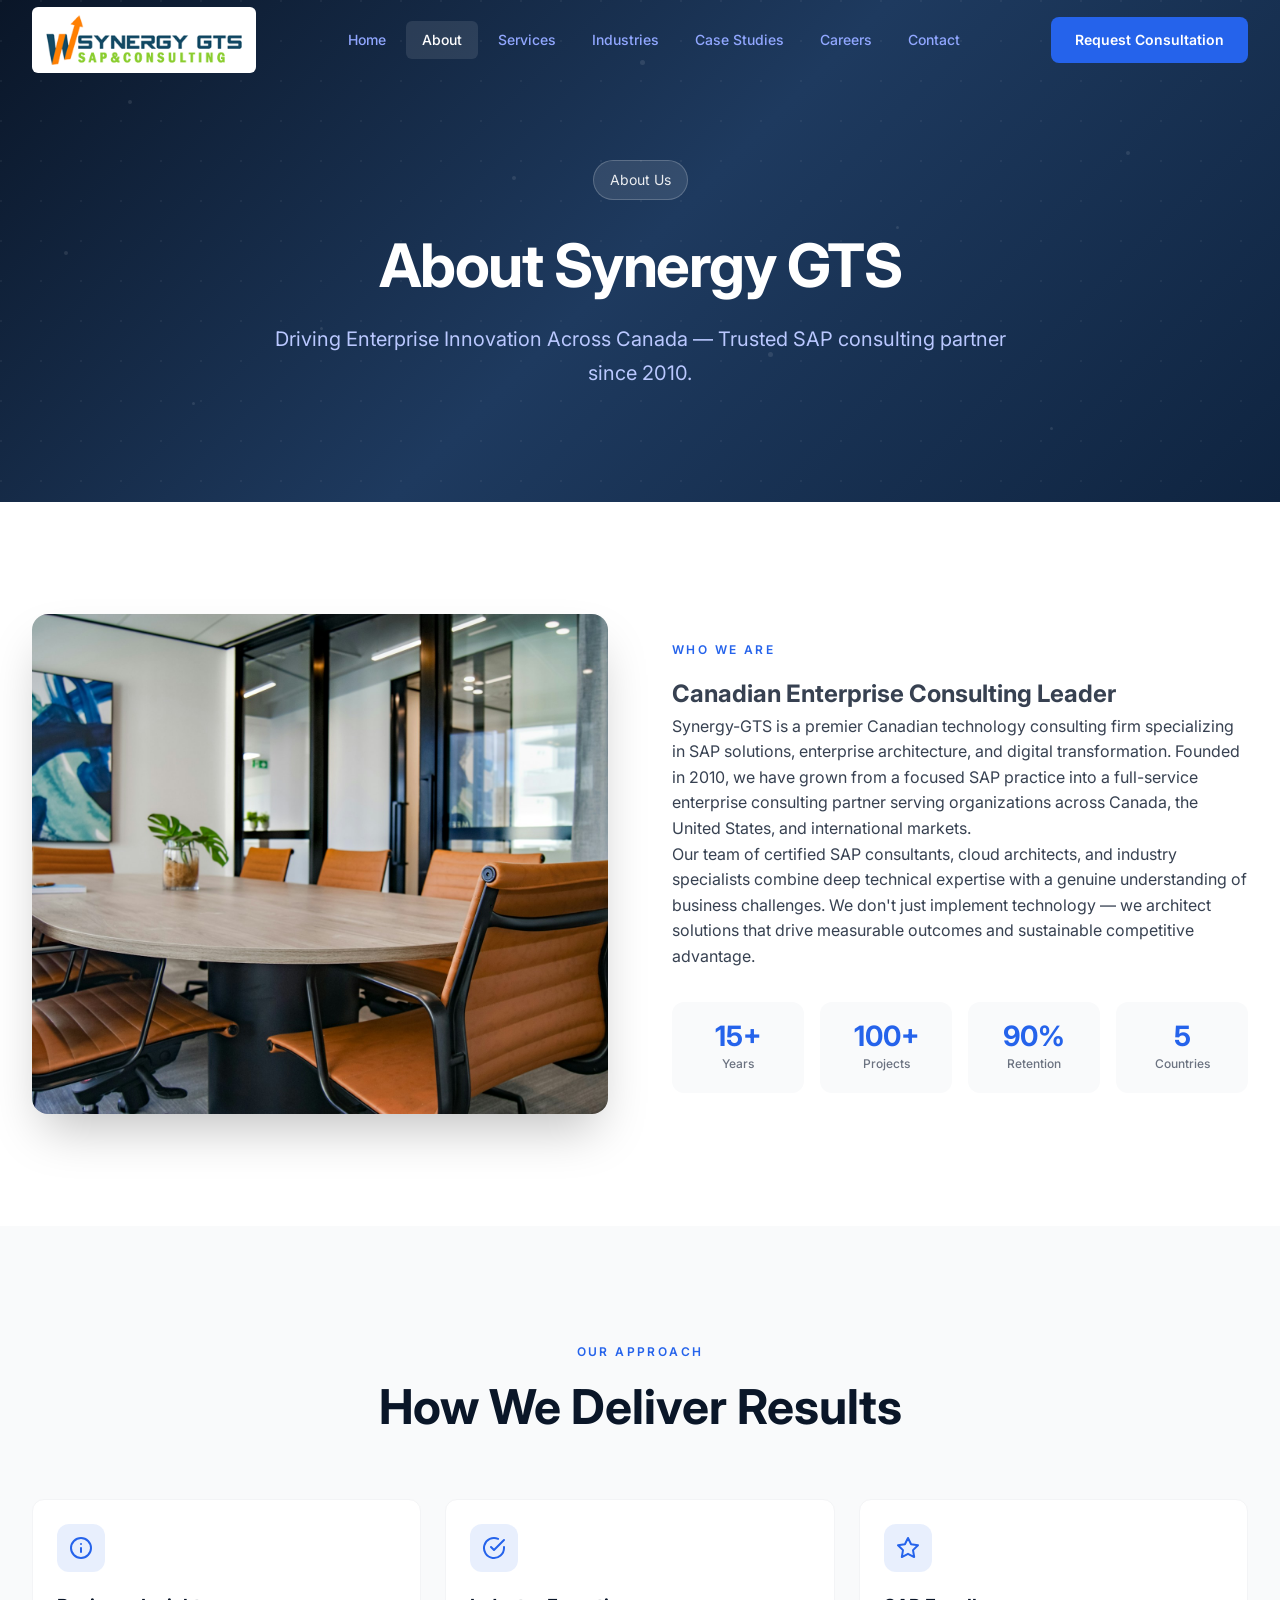
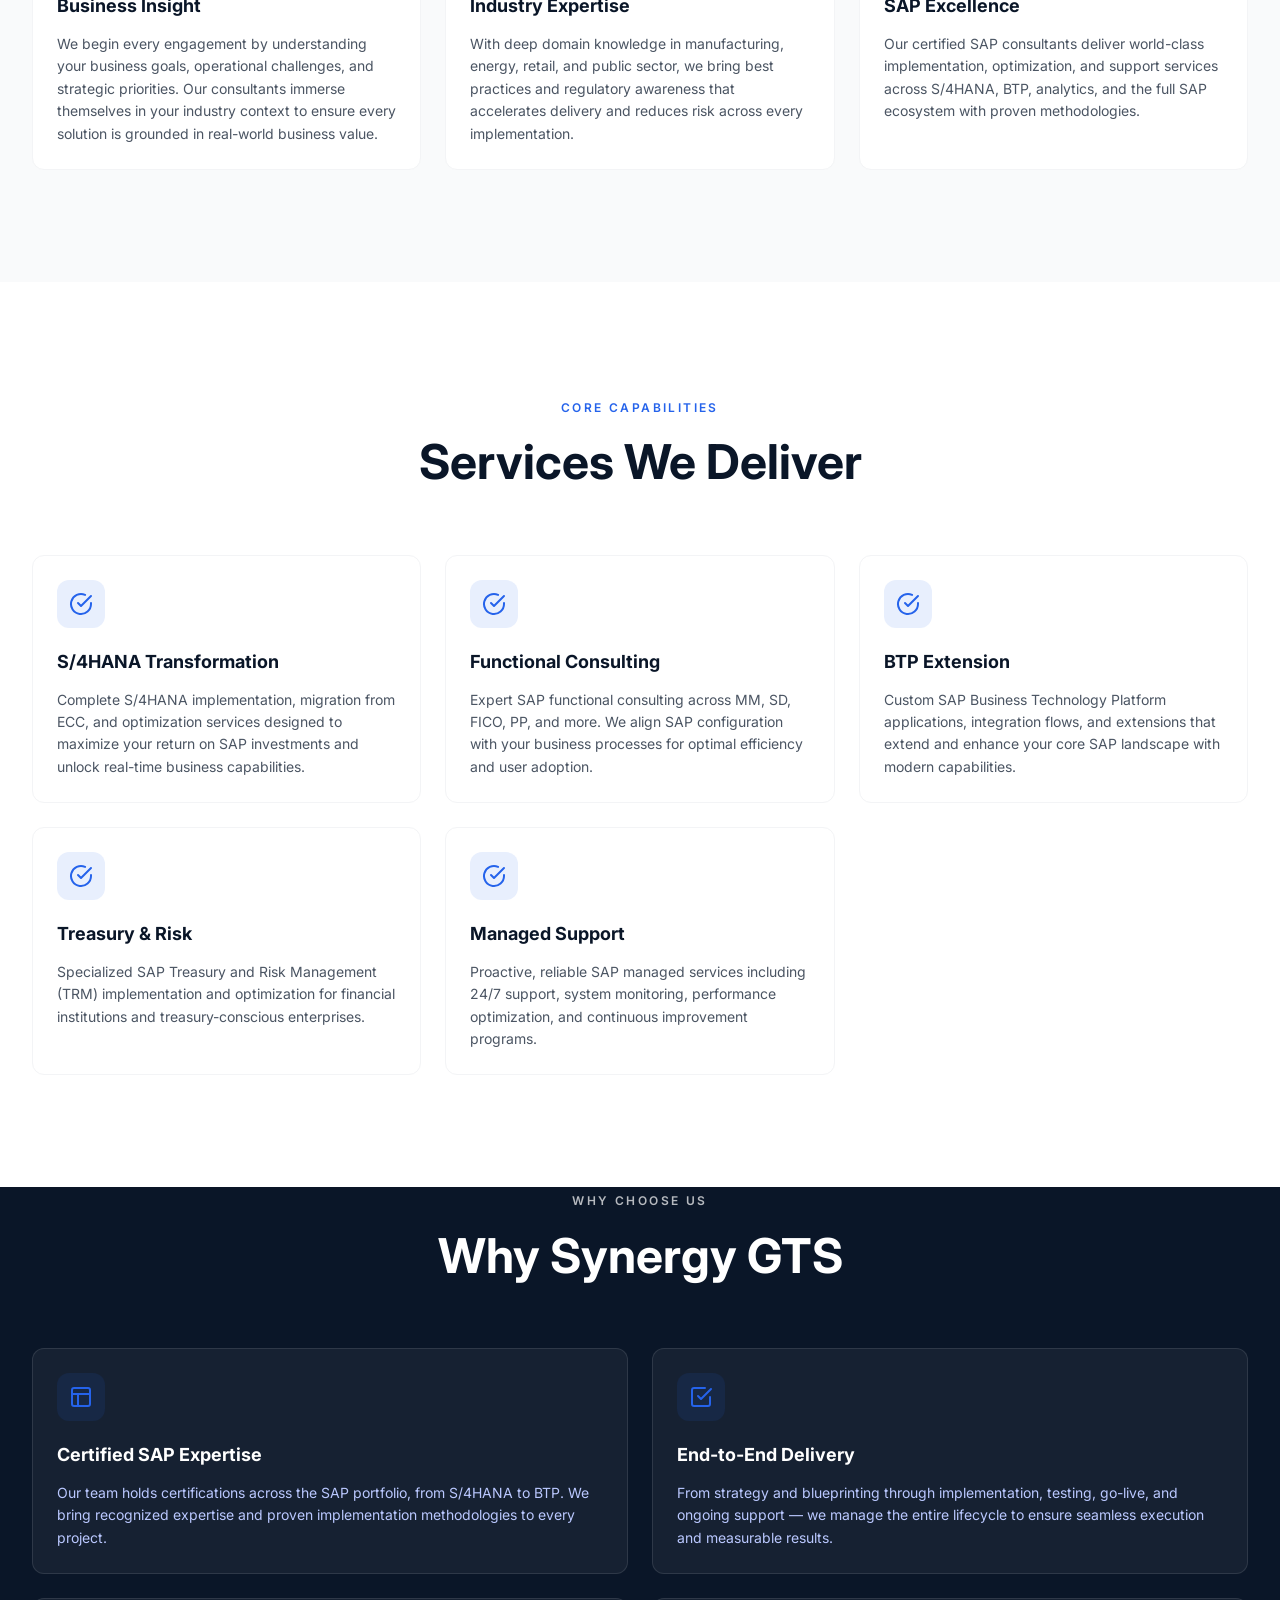
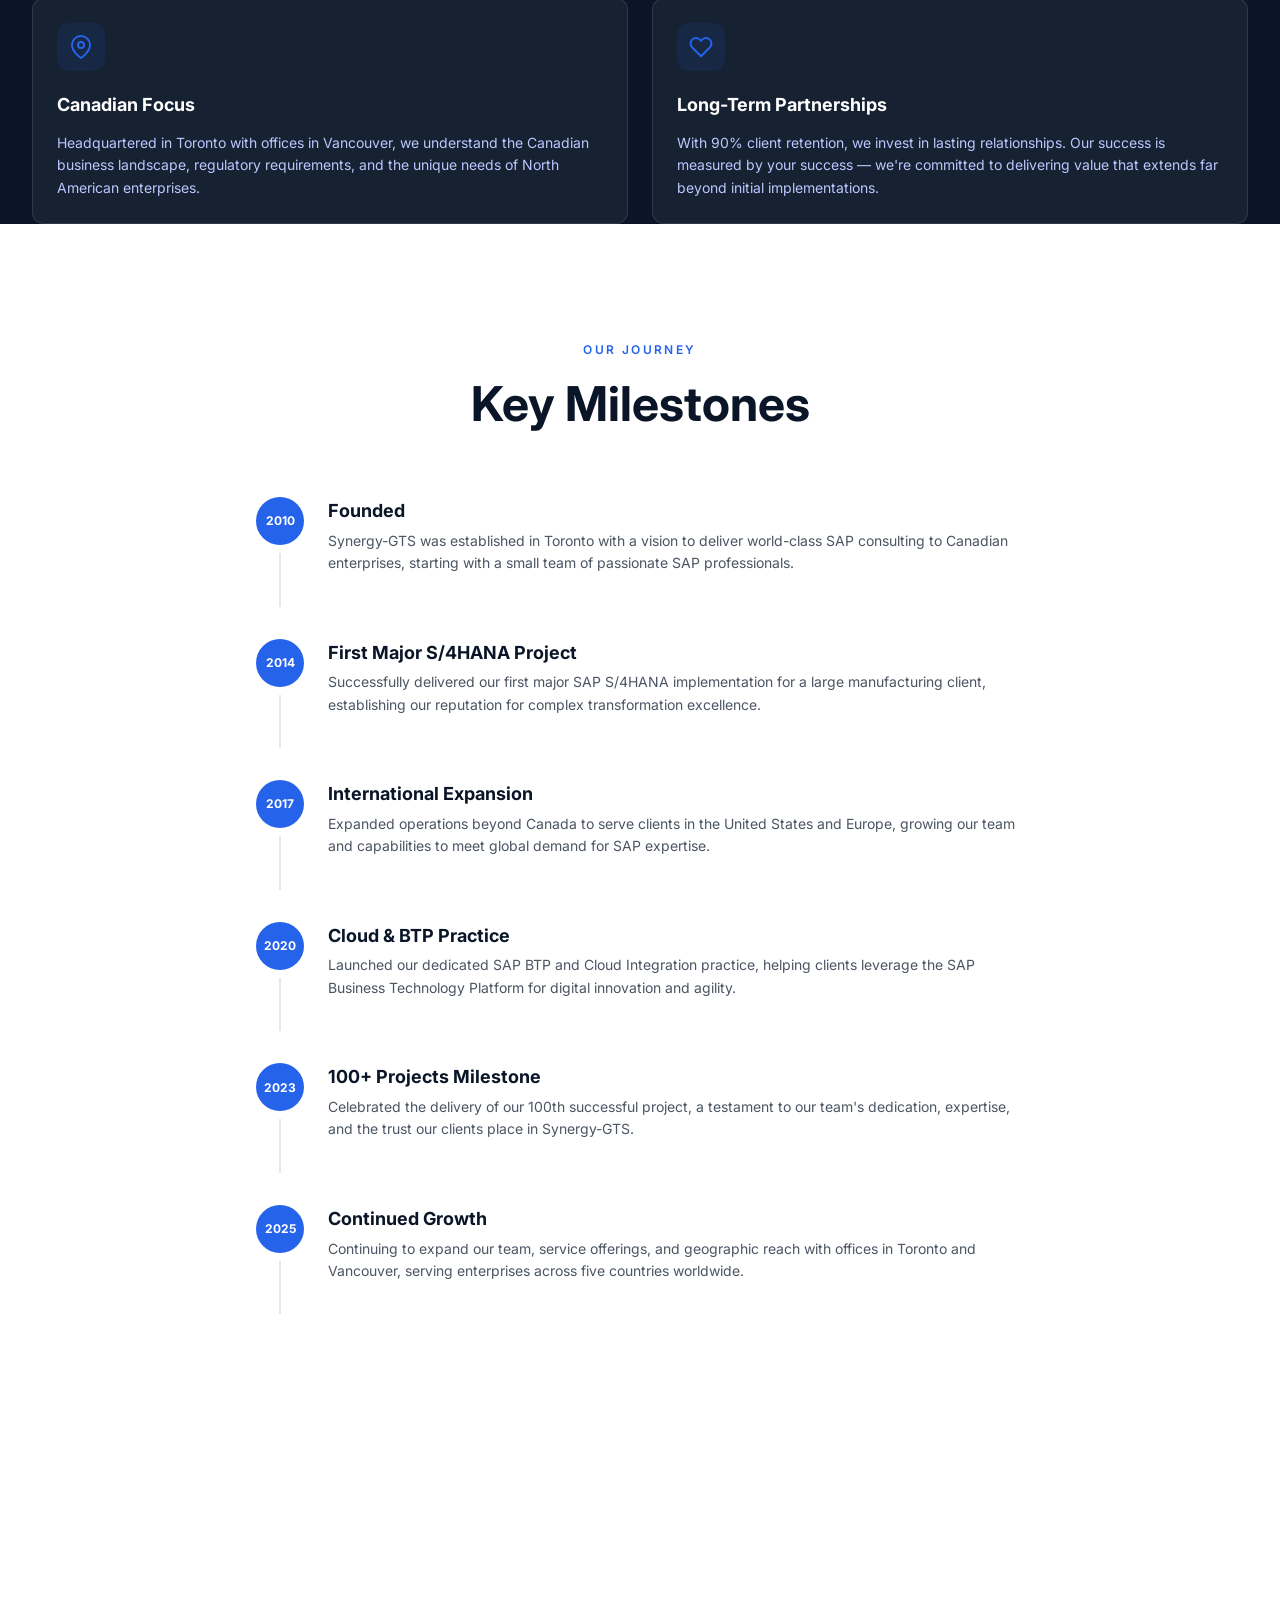
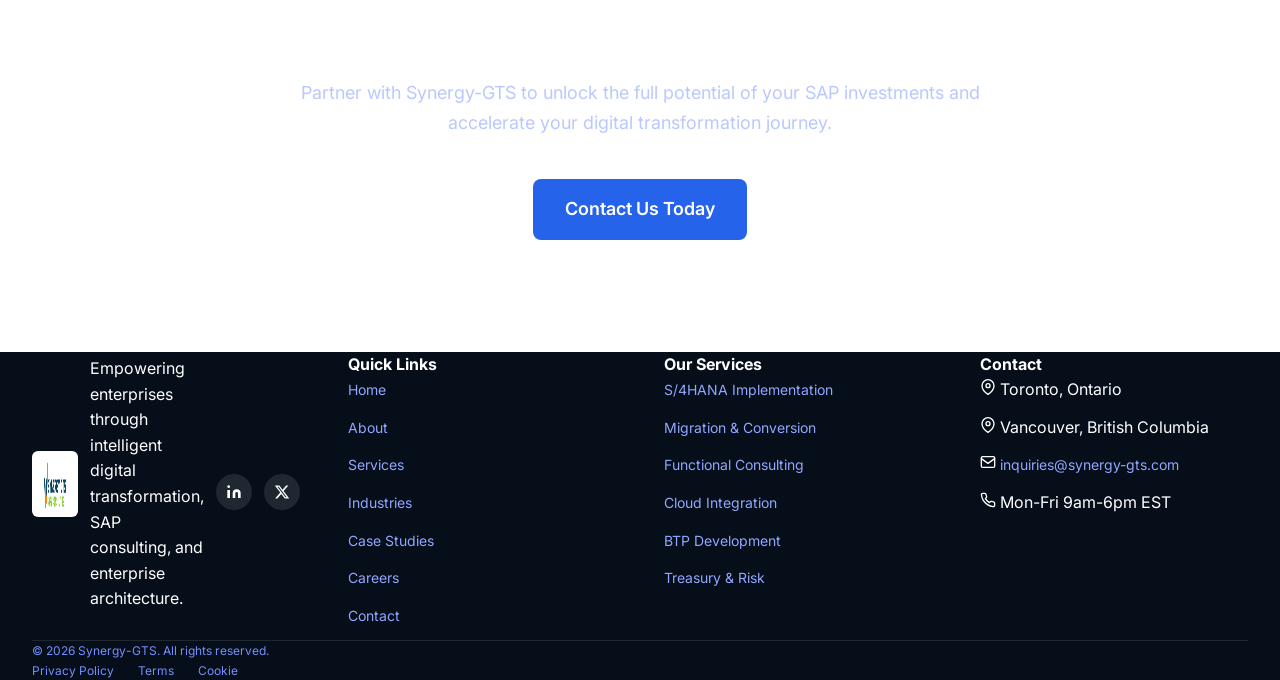
==== commit fe7075b5: "update the Emails" ====
--- a/about.html
+++ b/about.html
@@ -379,7 +379,7 @@
             </li>
             <li>
               <svg viewBox="0 0 24 24" fill="none" stroke="currentColor" stroke-width="2" stroke-linecap="round" stroke-linejoin="round" width="16" height="16"><rect x="2" y="4" width="20" height="16" rx="2"/><path d="M22 7l-10 7L2 7"/></svg>
-              <a href="mailto:careers@synergygts.com">careers@synergygts.com</a>
+              <a href="mailto:inquiries@synergy-gts.com ">inquiries@synergy-gts.com </a>
             </li>
             <li>
               <svg viewBox="0 0 24 24" fill="none" stroke="currentColor" stroke-width="2" stroke-linecap="round" stroke-linejoin="round" width="16" height="16"><path d="M22 16.92v3a2 2 0 0 1-2.18 2 19.79 19.79 0 0 1-8.63-3.07 19.5 19.5 0 0 1-6-6 19.79 19.79 0 0 1-3.07-8.67A2 2 0 0 1 4.11 2h3a2 2 0 0 1 2 1.72c.127.96.361 1.903.7 2.81a2 2 0 0 1-.45 2.11L8.09 9.91a16 16 0 0 0 6 6l1.27-1.27a2 2 0 0 1 2.11-.45c.907.339 1.85.573 2.81.7A2 2 0 0 1 22 16.92z"/></svg>
--- a/css/styles.css
+++ b/css/styles.css
@@ -1,2005 +1,2005 @@
-/* ==========================================
-   Synergy-GTS — Corporate Website Styles
-   ========================================== */
-
-/* --- CSS Custom Properties --- */
-:root {
-  --navy-50: #f0f4ff;
-  --navy-100: #dbe4ff;
-  --navy-200: #bac8ff;
-  --navy-300: #91a7ff;
-  --navy-400: #748ffc;
-  --navy-500: #5c7cfa;
-  --navy-600: #4c6ef5;
-  --navy-700: #1e3a5f;
-  --navy-800: #0f2440;
-  --navy-900: #0a1628;
-  --navy-950: #060e1a;
-  --electric: #2563eb;
-  --teal-accent: #0891b2;
-  --white: #ffffff;
-  --gray-50: #f9fafb;
-  --gray-100: #f3f4f6;
-  --gray-200: #e5e7eb;
-  --gray-300: #d1d5db;
-  --gray-400: #9ca3af;
-  --gray-500: #6b7280;
-  --gray-600: #4b5563;
-  --gray-700: #374151;
-  --gray-800: #1f2937;
-  --gray-900: #111827;
-  --shadow-sm: 0 1px 2px 0 rgba(0,0,0,0.05);
-  --shadow-md: 0 4px 6px -1px rgba(0,0,0,0.1), 0 2px 4px -2px rgba(0,0,0,0.1);
-  --shadow-lg: 0 10px 15px -3px rgba(0,0,0,0.1), 0 4px 6px -4px rgba(0,0,0,0.1);
-  --shadow-xl: 0 20px 25px -5px rgba(0,0,0,0.1), 0 8px 10px -6px rgba(0,0,0,0.1);
-  --shadow-2xl: 0 25px 50px -12px rgba(0,0,0,0.25);
-  --transition: all 0.3s ease;
-  --radius: 0.625rem;
-}
-
-/* --- Reset & Base --- */
-*, *::before, *::after {
-  margin: 0;
-  padding: 0;
-  box-sizing: border-box;
-}
-
-html {
-  scroll-behavior: smooth;
-  font-size: 16px;
-}
-
-body {
-  font-family: 'Inter', -apple-system, BlinkMacSystemFont, 'Segoe UI', Roboto, sans-serif;
-  line-height: 1.6;
-  color: var(--gray-700);
-  background: var(--white);
-  -webkit-font-smoothing: antialiased;
-  -moz-osx-font-smoothing: grayscale;
-}
-
-a {
-  text-decoration: none;
-  color: inherit;
-  transition: var(--transition);
-}
-
-img {
-  max-width: 100%;
-  display: block;
-}
-
-ul, ol {
-  list-style: none;
-}
-
-button {
-  cursor: pointer;
-  border: none;
-  background: none;
-  font-family: inherit;
-  font-size: inherit;
-}
-
-input, textarea {
-  font-family: inherit;
-  font-size: inherit;
-}
-
-/* --- Custom Scrollbar --- */
-::-webkit-scrollbar {
-  width: 8px;
-}
-::-webkit-scrollbar-track {
-  background: transparent;
-}
-::-webkit-scrollbar-thumb {
-  background: rgba(10, 22, 40, 0.2);
-  border-radius: 4px;
-}
-::-webkit-scrollbar-thumb:hover {
-  background: rgba(10, 22, 40, 0.35);
-}
-
-/* --- Utility Classes --- */
-.container {
-  max-width: 1280px;
-  margin: 0 auto;
-  padding: 0 1rem;
-}
-
-@media (min-width: 640px) { .container { padding: 0 1.5rem; } }
-@media (min-width: 1024px) { .container { padding: 0 2rem; } }
-
-.text-gradient {
-  background: linear-gradient(135deg, #2563eb, #0891b2);
-  -webkit-background-clip: text;
-  -webkit-text-fill-color: transparent;
-  background-clip: text;
-}
-
-.text-gradient-light {
-  background: linear-gradient(135deg, #60a5fa, #22d3ee);
-  -webkit-background-clip: text;
-  -webkit-text-fill-color: transparent;
-  background-clip: text;
-}
-
-/* --- Animations --- */
-@keyframes float {
-  0%, 100% { transform: translateY(0px); opacity: 0.4; }
-  50% { transform: translateY(-20px); opacity: 0.8; }
-}
-
-@keyframes gradient-shift {
-  0% { background-position: 0% 50%; }
-  50% { background-position: 100% 50%; }
-  100% { background-position: 0% 50%; }
-}
-
-@keyframes pulse-glow {
-  0%, 100% { box-shadow: 0 0 20px rgba(37, 99, 235, 0.3); }
-  50% { box-shadow: 0 0 40px rgba(37, 99, 235, 0.6); }
-}
-
-@keyframes shimmer {
-  0% { background-position: -200% 0; }
-  100% { background-position: 200% 0; }
-}
-
-@keyframes bounce-slow {
-  0%, 100% { transform: translateY(0); }
-  50% { transform: translateY(10px); }
-}
-
-@keyframes slideDown {
-  from { opacity: 0; transform: translateY(-10px); }
-  to { opacity: 1; transform: translateY(0); }
-}
-
-@keyframes fadeIn {
-  from { opacity: 0; transform: translateX(20px); }
-  to { opacity: 1; transform: translateX(0); }
-}
-
-/* --- Glass Morphism --- */
-.glass {
-  background: rgba(255, 255, 255, 0.05);
-  backdrop-filter: blur(12px);
-  -webkit-backdrop-filter: blur(12px);
-  border: 1px solid rgba(255, 255, 255, 0.1);
-}
-
-/* --- Pattern Background --- */
-.pattern-bg {
-  background-image: radial-gradient(circle at 1px 1px, rgba(255,255,255,0.05) 1px, transparent 0);
-  background-size: 40px 40px;
-}
-
-/* --- Hero Gradient --- */
-.hero-gradient {
-  background: linear-gradient(135deg, #0a1628 0%, #1e3a5f 50%, #0f2440 100%);
-}
-
-/* ==========================================
-   NAVIGATION
-   ========================================== */
-.navbar {
-  position: fixed;
-  top: 0;
-  left: 0;
-  right: 0;
-  z-index: 1000;
-  transition: all 0.3s ease;
-}
-
-.navbar.scrolled {
-  background: rgba(10, 22, 40, 0.95);
-  backdrop-filter: blur(12px);
-  -webkit-backdrop-filter: blur(12px);
-  box-shadow: 0 4px 20px rgba(0, 0, 0, 0.2);
-}
-
-.navbar-inner {
-  display: flex;
-  align-items: center;
-  justify-content: space-between;
-  height: 80px;
-  max-width: 1280px;
-  margin: 0 auto;
-  padding: 0 1rem;
-}
-
-@media (min-width: 640px) { .navbar-inner { padding: 0 1.5rem; } }
-@media (min-width: 1024px) { .navbar-inner { padding: 0 2rem; } }
-
-.nav-logo {
-  display: flex;
-  align-items: center;
-  gap: 0.75rem;
-  background: white;
-  padding: 0.5rem 0.75rem;
-  border-radius: 6px;
-}
-
-.nav-logo img {
-  height: 50px;
-  width: auto;
-}
-  width: 40px;
-  height: 40px;
-  border-radius: 6px;
-  background: linear-gradient(135deg, #ff8c00, #ff6b1a);
-  display: flex;
-  align-items: center;
-  justify-content: center;
-  color: white;
-  font-weight: 800;
-  font-size: 1.5rem;
-  flex-shrink: 0;
-}
-
-.nav-logo-text {
-  display: flex;
-  flex-direction: column;
-  gap: 0rem;
-}
-
-.nav-logo-name {
-  font-weight: 800;
-  font-size: 1rem;
-  line-height: 1.1;
-  letter-spacing: -0.01em;
-  display: flex;
-  flex-direction: row;
-  gap: 0.3rem;
-  align-items: baseline;
-}
-
-.nav-logo-name .logo-synergy {
-  color: var(--navy-900);
-}
-
-.nav-logo-name .logo-gts {
-  color: var(--navy-900);
-}
-
-.nav-logo-name .logo-divider {
-  display: none;
-}
-
-.nav-logo-tagline {
-  color: #7cb342;
-  font-size: 0.65rem;
-  letter-spacing: 0.15em;
-  text-transform: uppercase;
-  font-weight: 700;
-  display: none;
-}
-
-@media (min-width: 640px) {
-  .nav-logo-tagline { display: block; }
-}
-
-/* Desktop Nav */
-.nav-links {
-  display: none;
-  align-items: center;
-  gap: 0.25rem;
-}
-
-@media (min-width: 1024px) {
-  .nav-links { display: flex; }
-}
-
-.nav-link {
-  position: relative;
-  padding: 0.5rem 1rem;
-  border-radius: 6px;
-  color: var(--navy-300);
-  font-size: 0.875rem;
-  font-weight: 500;
-  transition: var(--transition);
-  display: flex;
-  align-items: center;
-  gap: 0.25rem;
-}
-
-.nav-link:hover, .nav-link.active {
-  color: white;
-  background: rgba(255, 255, 255, 0.05);
-}
-
-.nav-link.active {
-  background: rgba(255, 255, 255, 0.1);
-}
-
-.nav-link svg {
-  width: 12px;
-  height: 12px;
-  transition: transform 0.2s;
-}
-
-.nav-link:hover svg {
-  transform: rotate(180deg);
-}
-
-.nav-dropdown {
-  position: absolute;
-  top: 100%;
-  left: 0;
-  margin-top: 0.25rem;
-  width: 192px;
-  background: var(--navy-800);
-  border: 1px solid rgba(255, 255, 255, 0.1);
-  border-radius: 8px;
-  box-shadow: var(--shadow-xl);
-  overflow: hidden;
-  opacity: 0;
-  visibility: hidden;
-  transform: translateY(8px);
-  transition: all 0.2s ease;
-}
-
-.nav-dropdown.show {
-  opacity: 1;
-  visibility: visible;
-  transform: translateY(0);
-}
-
-.nav-dropdown a {
-  display: block;
-  padding: 0.75rem 1rem;
-  color: var(--navy-200);
-  font-size: 0.875rem;
-  transition: var(--transition);
-}
-
-.nav-dropdown a:hover {
-  color: white;
-  background: rgba(255, 255, 255, 0.1);
-}
-
-.nav-cta {
-  display: none;
-}
-
-@media (min-width: 1024px) {
-  .nav-cta { display: block; }
-}
-
-.btn-primary {
-  display: inline-flex;
-  align-items: center;
-  justify-content: center;
-  gap: 0.5rem;
-  padding: 0.75rem 1.5rem;
-  background: var(--electric);
-  color: white;
-  font-weight: 600;
-  border-radius: 8px;
-  transition: var(--transition);
-  font-size: 0.875rem;
-  border: none;
-  cursor: pointer;
-}
-
-.btn-primary:hover {
-  background: rgba(37, 99, 235, 0.9);
-  box-shadow: 0 8px 25px rgba(37, 99, 235, 0.25);
-}
-
-.btn-primary-lg {
-  padding: 1rem 2rem;
-  font-size: 1.125rem;
-}
-
-.btn-outline {
-  display: inline-flex;
-  align-items: center;
-  justify-content: center;
-  gap: 0.5rem;
-  padding: 1rem 2rem;
-  border: 1px solid rgba(255, 255, 255, 0.3);
-  color: white;
-  font-weight: 600;
-  border-radius: 8px;
-  transition: var(--transition);
-  font-size: 1.125rem;
-  background: transparent;
-  cursor: pointer;
-}
-
-.btn-outline:hover {
-  background: rgba(255, 255, 255, 0.1);
-}
-
-.btn-outline-sm {
-  padding: 0.75rem 1.5rem;
-  font-size: 0.875rem;
-  border: 2px solid var(--electric);
-  color: var(--electric);
-}
-
-.btn-outline-sm:hover {
-  background: var(--electric);
-  color: white;
-}
-
-.mobile-toggle {
-  display: flex;
-  align-items: center;
-  justify-content: center;
-  width: 40px;
-  height: 40px;
-  border-radius: 6px;
-  color: white;
-  transition: var(--transition);
-}
-
-.mobile-toggle:hover {
-  background: rgba(255, 255, 255, 0.1);
-}
-
-@media (min-width: 1024px) {
-  .mobile-toggle { display: none; }
-}
-
-.mobile-toggle svg {
-  width: 24px;
-  height: 24px;
-}
-
-.mobile-menu {
-  display: none;
-  position: absolute;
-  top: 80px;
-  left: 0;
-  right: 0;
-  background: rgba(10, 22, 40, 0.98);
-  backdrop-filter: blur(16px);
-  border-top: 1px solid rgba(255, 255, 255, 0.1);
-  padding: 1.5rem 1rem;
-}
-
-.mobile-menu.open {
-  display: block;
-  animation: slideDown 0.3s ease;
-}
-
-.mobile-menu a {
-  display: block;
-  padding: 0.75rem 1rem;
-  color: var(--navy-300);
-  font-size: 0.875rem;
-  font-weight: 500;
-  border-radius: 8px;
-  transition: var(--transition);
-  margin-bottom: 0.25rem;
-}
-
-.mobile-menu a:hover, .mobile-menu a.active {
-  color: white;
-  background: rgba(37, 99, 235, 0.2);
-  border-left: 2px solid var(--electric);
-}
-
-.mobile-menu .btn-primary {
-  width: 100%;
-  margin-top: 1rem;
-  text-align: center;
-}
-
-/* ==========================================
-   HERO SECTION
-   ========================================== */
-.hero {
-  position: relative;
-  min-height: 10vh;
-  display: flex;
-  align-items: center;
-  justify-content: center;
-  overflow: hidden;
-}
-
-.hero-bg {
-  position: absolute;
-  inset: 0;
-  z-index: 0;
-}
-
-.hero-bg img {
-  width: 100%;
-  height: 10%;
-  object-fit: cover;
-}
-
-.hero-overlay {
-  position: absolute;
-  inset: 0;
-  background: linear-gradient(to bottom right, rgba(6,14,26,0.95), rgba(10,22,40,0.9), rgba(15,36,64,0.85));
-}
-
-.hero-particles {
-  position: absolute;
-  inset: 0;
-  overflow: hidden;
-  pointer-events: none;
-}
-
-.particle {
-  position: absolute;
-  border-radius: 50%;
-  background: rgba(255, 255, 255, 0.1);
-  animation: float 6s ease-in-out infinite;
-}
-
-.hero-content {
-  position: relative;
-  z-index: 2;
-  max-width: 1280px;
-  margin: 0 auto;
-  padding: 8rem 1rem 2rem;
-  text-align: center;
-}
-
-@media (min-width: 768px) {
-  .hero-content { padding: 10rem 1.5rem 2rem; }
-}
-
-@media (min-width: 1024px) {
-  .hero-content { padding: 10rem 2rem 2rem; }
-}
-
-.hero-badge {
-  display: inline-flex;
-  align-items: center;
-  gap: 0.5rem;
-  padding: 0.5rem 1rem;
-  border-radius: 9999px;
-  background: rgba(255, 255, 255, 0.1);
-  border: 1px solid rgba(255, 255, 255, 0.2);
-  color: rgba(255, 255, 255, 0.9);
-  font-size: 0.875rem;
-  margin-bottom: 2rem;
-}
-
-.hero-badge-dot {
-  width: 8px;
-  height: 8px;
-  border-radius: 50%;
-  background: #4ade80;
-  animation: pulse-glow 2s ease-in-out infinite;
-}
-
-.hero h1 {
-  font-size: clamp(2.25rem, 5vw, 4.5rem);
-  font-weight: 700;
-  color: white;
-  line-height: 1.1;
-  margin-bottom: 1.5rem;
-  letter-spacing: -0.025em;
-}
-
-.hero h1 span { display: block; }
-
-.hero p {
-  font-size: clamp(1rem, 2vw, 1.25rem);
-  color: var(--navy-200);
-  max-width: 48rem;
-  margin: 0 auto 2.5rem;
-  line-height: 1.7;
-}
-
-.hero-buttons {
-  display: flex;
-  flex-direction: column;
-  align-items: center;
-  gap: 1rem;
-}
-
-@media (min-width: 640px) {
-  .hero-buttons { flex-direction: row; justify-content: center; }
-}
-
-.hero-buttons svg {
-  width: 20px;
-  height: 20px;
-}
-
-.scroll-indicator {
-  position: absolute;
-  bottom: 2rem;
-  left: 50%;
-  transform: translateX(-50%);
-  animation: bounce-slow 2s ease-in-out infinite;
-  z-index: 2;
-}
-
-.scroll-mouse {
-  width: 24px;
-  height: 40px;
-  border: 2px solid rgba(255, 255, 255, 0.3);
-  border-radius: 12px;
-  display: flex;
-  justify-content: center;
-  padding-top: 6px;
-}
-
-.scroll-dot {
-  width: 4px;
-  height: 10px;
-  border-radius: 2px;
-  background: rgba(255, 255, 255, 0.5);
-}
-
-/* --- Internal Hero --- */
-.internal-hero {
-  position: relative;
-  min-height: 10vh;
-  padding: 8rem 1rem 5rem;
-  overflow: hidden;
-  text-align: center;
-  background: linear-gradient(135deg, #0a1628 0%, #1e3a5f 50%, #0f2440 100%);
-}
-
-@media (min-width: 768px) {
-  .internal-hero { padding: 10rem 1.5rem 7rem; }
-}
-
-@media (min-width: 1024px) {
-  .internal-hero { padding: 10rem 2rem 7rem; }
-}
-
-.internal-hero .hero-bg,
-.internal-hero .hero-overlay,
-.internal-hero .hero-particles,
-.internal-hero .pattern-bg {
-  position: absolute;
-  inset: 0;
-}
-
-.internal-hero .hero-content {
-  position: relative;
-  z-index: 2;
-  max-width: 1280px;
-  margin: 0 auto;
-  padding: 0;
-}
-
-.section-label {
-  display: inline-block;
-  font-size: 0.75rem;
-  font-weight: 600;
-  text-transform: uppercase;
-  letter-spacing: 0.2em;
-  color: var(--electric);
-  margin-bottom: 1rem;
-}
-
-.internal-hero h1 {
-  font-size: clamp(2.25rem, 5vw, 3.75rem);
-  font-weight: 700;
-  color: white;
-  line-height: 1.1;
-  margin-bottom: 1.5rem;
-  letter-spacing: -0.025em;
-}
-
-.internal-hero p {
-  font-size: clamp(1rem, 2vw, 1.25rem);
-  color: var(--navy-200);
-  max-width: 48rem;
-  margin: 0 auto;
-  line-height: 1.7;
-}
-
-/* ==========================================
-   SECTIONS
-   ========================================== */
-.section {
-  padding: 5rem 0;
-}
-
-@media (min-width: 768px) {
-  .section { padding: 7rem 0; }
-}
-
-.section-header {
-  text-align: center;
-  margin-bottom: 3rem;
-}
-
-@media (min-width: 768px) {
-  .section-header { margin-bottom: 4rem; }
-}
-
-.section-header .section-label {
-  display: inline-block;
-  margin-bottom: 1rem;
-}
-
-.section-header h2 {
-  font-size: clamp(1.875rem, 4vw, 3rem);
-  font-weight: 700;
-  color: var(--navy-900);
-  line-height: 1.2;
-  margin-bottom: 1rem;
-}
-
-.section-header p {
-  font-size: 1rem;
-  color: var(--gray-600);
-  max-width: 48rem;
-  margin: 0 auto;
-  line-height: 1.7;
-}
-
-.section-header-light h2 { color: white; }
-.section-header-light p { color: var(--navy-200); }
-.section-header-left { text-align: left; }
-
-/* About Preview */
-.about-preview {
-  display: grid;
-  gap: 3rem;
-  align-items: center;
-}
-
-@media (min-width: 1024px) {
-  .about-preview { grid-template-columns: 1fr 1fr; gap: 4rem; }
-}
-
-.about-preview-image {
-  position: relative;
-}
-
-.about-preview-image img {
-  width: 100%;
-  height: 400px;
-  object-fit: cover;
-  border-radius: 1rem;
-  box-shadow: var(--shadow-2xl);
-}
-
-@media (min-width: 1024px) {
-  .about-preview-image img { height: 500px; }
-}
-
-.about-preview-image .deco-1 {
-  position: absolute;
-  bottom: -1.5rem;
-  right: -1.5rem;
-  width: 128px;
-  height: 128px;
-  background: rgba(37, 99, 235, 0.1);
-  border-radius: 1rem;
-  z-index: -1;
-}
-
-.about-preview-image .deco-2 {
-  position: absolute;
-  top: -1.5rem;
-  left: -1.5rem;
-  width: 96px;
-  height: 96px;
-  background: rgba(8, 145, 178, 0.1);
-  border-radius: 1rem;
-  z-index: -1;
-}
-
-.about-preview-content h2 {
-  font-size: clamp(1.875rem, 3vw, 2.25rem);
-  font-weight: 700;
-  color: var(--navy-900);
-  margin-bottom: 1.5rem;
-  line-height: 1.2;
-}
-
-.about-preview-content p {
-  color: var(--gray-600);
-  line-height: 1.7;
-  margin-bottom: 1rem;
-}
-
-.link-arrow {
-  display: inline-flex;
-  align-items: center;
-  gap: 0.5rem;
-  color: var(--electric);
-  font-weight: 600;
-  font-size: 0.875rem;
-  transition: var(--transition);
-}
-
-.link-arrow:hover { gap: 0.75rem; }
-
-.link-arrow svg {
-  width: 16px;
-  height: 16px;
-}
-
-/* Card Grids */
-.cards-grid-2 { display: grid; grid-template-columns: 1fr; gap: 1.5rem; }
-@media (min-width: 768px) { .cards-grid-2 { grid-template-columns: repeat(2, 1fr); } }
-
-.cards-grid-3 { display: grid; grid-template-columns: 1fr; gap: 1.5rem; }
-@media (min-width: 640px) { .cards-grid-3 { grid-template-columns: repeat(2, 1fr); } }
-@media (min-width: 1024px) { .cards-grid-3 { grid-template-columns: repeat(3, 1fr); } }
-
-.cards-grid-4 { display: grid; grid-template-columns: 1fr; gap: 1.5rem; }
-@media (min-width: 640px) { .cards-grid-4 { grid-template-columns: repeat(2, 1fr); } }
-@media (min-width: 1024px) { .cards-grid-4 { grid-template-columns: repeat(4, 1fr); } }
-
-/* Card */
-.card {
-  background: white;
-  border-radius: 0.75rem;
-  padding: 1.5rem;
-  border: 1px solid var(--gray-100);
-  transition: var(--transition);
-  height: 100%;
-}
-
-.card:hover {
-  border-color: rgba(37, 99, 235, 0.3);
-  box-shadow: var(--shadow-lg);
-  transform: translateY(-4px);
-}
-
-.card-icon {
-  width: 48px;
-  height: 48px;
-  border-radius: 0.75rem;
-  background: rgba(37, 99, 235, 0.1);
-  display: flex;
-  align-items: center;
-  justify-content: center;
-  margin-bottom: 1.25rem;
-}
-
-.card-icon svg {
-  width: 24px;
-  height: 24px;
-  color: var(--electric);
-}
-
-.card-icon-lg {
-  width: 64px;
-  height: 64px;
-  border-radius: 1rem;
-  background: linear-gradient(135deg, rgba(37, 99, 235, 0.1), rgba(8, 145, 178, 0.1));
-  margin: 0 auto 1.25rem;
-}
-
-.card-icon-lg svg {
-  width: 32px;
-  height: 32px;
-}
-
-.card h3 {
-  font-size: 1.125rem;
-  font-weight: 700;
-  color: var(--navy-900);
-  margin-bottom: 0.75rem;
-}
-
-.card p {
-  font-size: 0.875rem;
-  color: var(--gray-600);
-  line-height: 1.6;
-}
-
-/* Glass Card */
-.glass-card {
-  background: rgba(255, 255, 255, 0.05);
-  backdrop-filter: blur(12px);
-  -webkit-backdrop-filter: blur(12px);
-  border: 1px solid rgba(255, 255, 255, 0.1);
-  border-radius: 0.75rem;
-  padding: 2rem;
-  text-align: center;
-  height: 100%;
-}
-
-.glass-card h3 { font-size: 1.25rem; font-weight: 700; color: white; margin-bottom: 0.25rem; }
-.glass-card .subtitle { color: var(--electric); font-size: 0.875rem; font-weight: 500; margin-bottom: 1rem; }
-.glass-card p { color: var(--navy-200); font-size: 0.875rem; line-height: 1.6; }
-
-.glass-card-icon {
-  width: 80px;
-  height: 80px;
-  border-radius: 50%;
-  background: linear-gradient(135deg, var(--electric), var(--navy-700));
-  display: flex;
-  align-items: center;
-  justify-content: center;
-  margin: 0 auto 1.5rem;
-}
-
-.glass-card-icon svg { width: 40px; height: 40px; color: white; }
-
-/* Stats */
-.stats-section {
-  padding: 5rem 0;
-  background: linear-gradient(135deg, #0a1628, #1e3a5f, #0f2440);
-  position: relative;
-  overflow: hidden;
-}
-
-.stats-section .pattern-bg { position: absolute; inset: 0; }
-
-.stats-grid {
-  display: grid;
-  grid-template-columns: repeat(2, 1fr);
-  gap: 2rem;
-  position: relative;
-}
-
-@media (min-width: 768px) {
-  .stats-grid { grid-template-columns: repeat(4, 1fr); }
-}
-
-.stat-item { text-align: center; padding: 2rem 1rem; }
-
-.stat-number {
-  font-size: 3rem;
-  font-weight: 700;
-  color: var(--electric);
-  line-height: 1;
-  margin-bottom: 0.75rem;
-}
-
-.stat-label { font-size: 0.875rem; color: var(--navy-200); font-weight: 500; }
-
-/* Testimonials */
-.testimonials-section {
-  padding: 5rem 0;
-  background: var(--gray-50);
-}
-
-@media (min-width: 768px) {
-  .testimonials-section { padding: 7rem 0; }
-}
-
-.testimonials-container {
-  max-width: 48rem;
-  margin: 0 auto;
-  position: relative;
-  overflow: hidden;
-}
-
-.testimonial-slide {
-  display: none;
-  text-align: center;
-  padding: 0 1rem;
-  animation: fadeIn 0.5s ease;
-}
-
-.testimonial-slide.active { display: block; }
-
-.testimonial-quote {
-  font-size: 1.125rem;
-  color: var(--gray-700);
-  line-height: 1.8;
-  font-style: italic;
-  margin-bottom: 2rem;
-  position: relative;
-}
-
-.testimonial-author { font-size: 0.875rem; color: var(--gray-500); }
-.testimonial-author strong { color: var(--navy-900); }
-
-.testimonial-dots {
-  display: flex;
-  justify-content: center;
-  gap: 0.5rem;
-  margin-top: 2rem;
-}
-
-.testimonial-dot {
-  width: 10px;
-  height: 10px;
-  border-radius: 50%;
-  background: var(--gray-300);
-  cursor: pointer;
-  transition: var(--transition);
-}
-
-.testimonial-dot.active {
-  background: var(--electric);
-  transform: scale(1.2);
-}
-
-/* Service Row */
-.service-row {
-  display: grid;
-  gap: 2rem;
-  align-items: start;
-  background: var(--gray-50);
-  border-radius: 1rem;
-  padding: 2rem;
-  border: 1px solid transparent;
-  transition: var(--transition);
-  margin-bottom: 2rem;
-}
-
-.service-row:hover {
-  background: white;
-  box-shadow: var(--shadow-xl);
-  border-color: var(--gray-100);
-}
-
-@media (min-width: 1024px) {
-  .service-row { grid-template-columns: 1fr 1fr; padding: 2.5rem; }
-}
-
-.service-row-header {
-  display: flex;
-  align-items: center;
-  gap: 1rem;
-  margin-bottom: 1rem;
-}
-
-.service-row-icon {
-  width: 48px;
-  height: 48px;
-  border-radius: 0.75rem;
-  background: rgba(37, 99, 235, 0.1);
-  display: flex;
-  align-items: center;
-  justify-content: center;
-  transition: var(--transition);
-}
-
-.service-row:hover .service-row-icon { background: rgba(37, 99, 235, 0.2); }
-
-.service-row-icon svg { width: 24px; height: 24px; color: var(--electric); }
-.service-row-number { color: rgba(37, 99, 235, 0.6); font-size: 0.875rem; font-weight: 500; }
-
-.service-row h3 {
-  font-size: 1.5rem;
-  font-weight: 700;
-  color: var(--navy-900);
-  margin-bottom: 1rem;
-}
-
-.service-row > div > p {
-  color: var(--gray-600);
-  line-height: 1.7;
-  margin-bottom: 1.5rem;
-}
-
-.service-row-features {
-  background: white;
-  border-radius: 0.75rem;
-  padding: 1.5rem;
-  border: 1px solid var(--gray-100);
-}
-
-.service-row-features h4 {
-  font-size: 0.75rem;
-  font-weight: 600;
-  text-transform: uppercase;
-  letter-spacing: 0.1em;
-  color: var(--navy-900);
-  margin-bottom: 1rem;
-}
-
-.service-row-features ul li {
-  display: flex;
-  align-items: center;
-  gap: 0.75rem;
-  padding: 0.5rem 0;
-  font-size: 0.875rem;
-  color: var(--gray-700);
-}
-
-.service-row-features ul li svg { width: 16px; height: 16px; color: var(--electric); flex-shrink: 0; }
-
-/* Industry Section */
-.industry-section {
-  display: grid;
-  gap: 3rem;
-  align-items: center;
-  margin-bottom: 6rem;
-}
-
-.industry-section:last-child { margin-bottom: 0; }
-
-@media (min-width: 1024px) {
-  .industry-section { grid-template-columns: 1fr 1fr; gap: 3rem; }
-}
-
-.industry-section.reverse .industry-content { order: 1; }
-.industry-section.reverse .industry-image { order: 0; }
-
-@media (min-width: 1024px) {
-  .industry-section.reverse .industry-content { order: 1; }
-  .industry-section.reverse .industry-image { order: 0; }
-}
-
-.industry-header {
-  display: flex;
-  align-items: center;
-  gap: 0.75rem;
-  margin-bottom: 1rem;
-}
-
-.industry-header-icon {
-  width: 48px;
-  height: 48px;
-  border-radius: 0.75rem;
-  background: rgba(37, 99, 235, 0.1);
-  display: flex;
-  align-items: center;
-  justify-content: center;
-}
-
-.industry-header-icon svg { width: 24px; height: 24px; color: var(--electric); }
-
-.industry-content h2 {
-  font-size: clamp(1.875rem, 3vw, 2.25rem);
-  font-weight: 700;
-  color: var(--navy-900);
-  margin-bottom: 1.5rem;
-  line-height: 1.2;
-}
-
-.industry-content p {
-  color: var(--gray-600);
-  line-height: 1.7;
-  margin-bottom: 2rem;
-}
-
-.industry-image img {
-  width: 100%;
-  height: 300px;
-  object-fit: cover;
-  border-radius: 1rem;
-  box-shadow: var(--shadow-lg);
-  margin-bottom: 1.5rem;
-}
-
-.industry-capabilities {
-  display: grid;
-  grid-template-columns: 1fr;
-  gap: 0.75rem;
-}
-
-@media (min-width: 640px) {
-  .industry-capabilities { grid-template-columns: 1fr 1fr; }
-}
-
-.industry-capabilities li {
-  display: flex;
-  align-items: center;
-  gap: 0.5rem;
-  font-size: 0.875rem;
-  color: var(--gray-600);
-}
-
-.industry-capabilities li svg { width: 16px; height: 16px; color: var(--electric); flex-shrink: 0; }
-
-/* Case Study */
-.case-study-card {
-  background: var(--gray-50);
-  border-radius: 1rem;
-  overflow: hidden;
-  border: 1px solid var(--gray-100);
-  margin-bottom: 5rem;
-}
-
-.case-study-card:last-child { margin-bottom: 0; }
-
-.case-study-header { position: relative; }
-
-.case-study-header img { width: 100%; height: 300px; object-fit: cover; }
-
-.case-study-header-overlay {
-  position: absolute;
-  inset: 0;
-  background: linear-gradient(to top, rgba(10,22,40,0.8), transparent);
-}
-
-.case-study-header-content {
-  position: absolute;
-  bottom: 0;
-  left: 0;
-  right: 0;
-  padding: 2rem;
-}
-
-.case-study-tags { display: flex; align-items: center; gap: 0.75rem; margin-bottom: 0.75rem; }
-
-.case-study-badge {
-  padding: 0.25rem 0.75rem;
-  background: rgba(37, 99, 235, 0.9);
-  color: white;
-  font-size: 0.75rem;
-  font-weight: 500;
-  border-radius: 9999px;
-}
-
-.case-study-location {
-  display: flex;
-  align-items: center;
-  gap: 0.25rem;
-  color: rgba(255, 255, 255, 0.8);
-  font-size: 0.875rem;
-}
-
-.case-study-location svg { width: 12px; height: 12px; }
-
-.case-study-header h2 {
-  font-size: clamp(1.5rem, 3vw, 1.875rem);
-  font-weight: 700;
-  color: white;
-}
-
-.case-study-body { display: grid; gap: 2rem; padding: 2rem; }
-
-@media (min-width: 1024px) {
-  .case-study-body { grid-template-columns: 2fr 1fr; padding: 2.5rem; }
-}
-
-.case-study-main h3 {
-  font-size: 1.125rem;
-  font-weight: 700;
-  color: var(--navy-900);
-  margin-bottom: 0.75rem;
-  display: flex;
-  align-items: center;
-  gap: 0.5rem;
-}
-
-.case-study-main h3 svg { width: 20px; height: 20px; color: var(--electric); }
-.case-study-main h3:not(:first-child) { margin-top: 1.5rem; }
-.case-study-main p { color: var(--gray-600); line-height: 1.7; }
-
-.case-study-results {
-  background: white;
-  border-radius: 0.75rem;
-  padding: 1.5rem;
-  border: 1px solid var(--gray-200);
-  margin-bottom: 1.5rem;
-}
-
-.case-study-results h3,
-.case-study-techs h3 {
-  font-size: 0.75rem;
-  font-weight: 600;
-  text-transform: uppercase;
-  letter-spacing: 0.1em;
-  color: var(--navy-900);
-  margin-bottom: 1rem;
-  display: flex;
-  align-items: center;
-  gap: 0.5rem;
-}
-
-.case-study-results h3 svg,
-.case-study-techs h3 svg { width: 16px; height: 16px; color: var(--electric); }
-
-.case-study-result-item {
-  text-align: center;
-  padding: 0.75rem;
-  background: var(--gray-50);
-  border-radius: 0.5rem;
-  margin-bottom: 0.75rem;
-}
-
-.case-study-result-item:last-child { margin-bottom: 0; }
-.case-study-result-item .metric { font-size: 1.5rem; font-weight: 700; color: var(--electric); }
-.case-study-result-item .label { font-size: 0.75rem; color: var(--gray-500); margin-top: 0.25rem; }
-
-.case-study-techs {
-  background: white;
-  border-radius: 0.75rem;
-  padding: 1.5rem;
-  border: 1px solid var(--gray-200);
-}
-
-.case-study-techs-tags { display: flex; flex-wrap: wrap; gap: 0.5rem; }
-
-.case-study-tech-tag {
-  padding: 0.25rem 0.75rem;
-  background: rgba(37, 99, 235, 0.1);
-  color: var(--electric);
-  font-size: 0.75rem;
-  font-weight: 500;
-  border-radius: 9999px;
-}
-
-/* Job Cards */
-.job-card {
-  background: white;
-  border-radius: 0.75rem;
-  padding: 2rem;
-  border: 1px solid var(--gray-100);
-  transition: var(--transition);
-  margin-bottom: 1.5rem;
-}
-
-.job-card:last-child { margin-bottom: 0; }
-
-.job-card:hover { box-shadow: var(--shadow-lg); border-color: var(--gray-200); }
-
-.job-card-header {
-  display: flex;
-  flex-direction: column;
-  gap: 1rem;
-  margin-bottom: 1rem;
-}
-
-@media (min-width: 640px) {
-  .job-card-header { flex-direction: row; justify-content: space-between; align-items: flex-start; }
-}
-
-.job-card-header h3 { font-size: 1.25rem; font-weight: 700; color: var(--navy-900); }
-
-.job-card-meta { display: flex; flex-wrap: wrap; gap: 1rem; margin-top: 0.5rem; }
-
-.job-card-meta span {
-  display: flex;
-  align-items: center;
-  gap: 0.25rem;
-  color: var(--gray-500);
-  font-size: 0.875rem;
-}
-
-.job-card-meta svg { width: 14px; height: 14px; }
-.job-card p { color: var(--gray-600); font-size: 0.875rem; line-height: 1.6; margin-bottom: 1.25rem; }
-.job-card h4 { font-size: 0.875rem; font-weight: 600; color: var(--navy-900); margin-bottom: 0.75rem; }
-
-.job-card ul li {
-  display: flex;
-  align-items: flex-start;
-  gap: 0.5rem;
-  font-size: 0.875rem;
-  color: var(--gray-600);
-  padding: 0.25rem 0;
-}
-
-.job-card .dot {
-  width: 6px;
-  height: 6px;
-  border-radius: 50%;
-  background: var(--electric);
-  margin-top: 0.5rem;
-  flex-shrink: 0;
-}
-
-/* Contact */
-.contact-grid { display: grid; gap: 3rem; }
-
-@media (min-width: 1024px) {
-  .contact-grid { grid-template-columns: 3fr 2fr; gap: 4rem; }
-}
-
-.form-group { margin-bottom: 1.5rem; }
-
-.form-group label {
-  display: block;
-  font-weight: 500;
-  color: var(--navy-900);
-  margin-bottom: 0.5rem;
-  font-size: 0.875rem;
-}
-
-.form-group .required { color: #ef4444; }
-
-.form-input, .form-textarea {
-  width: 100%;
-  padding: 0.75rem 1rem;
-  border: 1px solid var(--gray-200);
-  border-radius: 8px;
-  font-size: 0.875rem;
-  color: var(--gray-700);
-  transition: var(--transition);
-  background: white;
-}
-
-.form-input:focus, .form-textarea:focus {
-  outline: none;
-  border-color: var(--electric);
-  box-shadow: 0 0 0 3px rgba(37, 99, 235, 0.1);
-}
-
-.form-input::placeholder, .form-textarea::placeholder { color: var(--gray-400); }
-.form-textarea { resize: none; min-height: 150px; }
-
-.form-submit {
-  width: 100%;
-  padding: 0.75rem;
-  background: var(--electric);
-  color: white;
-  font-weight: 600;
-  font-size: 1rem;
-  border-radius: 8px;
-  border: none;
-  cursor: pointer;
-  transition: var(--transition);
-  display: flex;
-  align-items: center;
-  justify-content: center;
-  gap: 0.5rem;
-}
-
-.form-submit:hover {
-  background: rgba(37, 99, 235, 0.9);
-  box-shadow: 0 8px 25px rgba(37, 99, 235, 0.25);
-}
-
-.form-submit svg { width: 16px; height: 16px; }
-
-.contact-info-card {
-  display: flex;
-  align-items: flex-start;
-  gap: 1rem;
-  padding: 1.25rem;
-  background: var(--gray-50);
-  border-radius: 0.75rem;
-  margin-bottom: 1.5rem;
-}
-
-.contact-info-card:last-child { margin-bottom: 0; }
-
-.contact-info-icon {
-  width: 40px;
-  height: 40px;
-  border-radius: 0.5rem;
-  background: rgba(37, 99, 235, 0.1);
-  display: flex;
-  align-items: center;
-  justify-content: center;
-  flex-shrink: 0;
-}
-
-.contact-info-icon svg { width: 20px; height: 20px; color: var(--electric); }
-.contact-info-card h3 { font-size: 0.875rem; font-weight: 600; color: var(--navy-900); margin-bottom: 0.25rem; }
-.contact-info-card p, .contact-info-card a { font-size: 0.875rem; color: var(--gray-600); }
-.contact-info-card a { color: var(--electric); }
-.contact-info-card a:hover { text-decoration: underline; }
-
-.contact-services-card {
-  margin-top: 2rem;
-  padding: 1.5rem;
-  background: var(--navy-900);
-  border-radius: 0.75rem;
-  color: white;
-}
-
-.contact-services-card svg { width: 32px; height: 32px; color: var(--electric); margin-bottom: 1rem; }
-.contact-services-card h3 { font-size: 1.125rem; font-weight: 700; color: white; margin-bottom: 0.5rem; }
-.contact-services-card p { font-size: 0.875rem; color: var(--navy-200); line-height: 1.6; }
-
-/* CTA Banner */
-.cta-banner {
-  position: relative;
-  padding: 5rem 0;
-  overflow: hidden;
-}
-
-@media (min-width: 768px) {
-  .cta-banner { padding: 7rem 0; }
-}
-
-.cta-banner .hero-gradient,
-.cta-banner .pattern-bg { position: absolute; inset: 0; }
-
-.cta-banner-content {
-  position: relative;
-  z-index: 2;
-  text-align: center;
-  max-width: 48rem;
-  margin: 0 auto;
-}
-
-.cta-banner-content h2 {
-  font-size: clamp(1.875rem, 4vw, 3rem);
-  font-weight: 700;
-  color: white;
-  margin-bottom: 1.5rem;
-  line-height: 1.2;
-}
-
-.cta-banner-content p {
-  font-size: 1.125rem;
-  color: var(--navy-200);
-  margin-bottom: 2.5rem;
-  line-height: 1.7;
-}
-
-/* Timeline */
-.timeline { max-width: 48rem; margin: 0 auto; }
-
-.timeline-item {
-  display: flex;
-  gap: 1.5rem;
-  margin-bottom: 2rem;
-}
-
-.timeline-item:last-child { margin-bottom: 0; }
-
-.timeline-marker {
-  display: flex;
-  flex-direction: column;
-  align-items: center;
-  flex-shrink: 0;
-}
-
-.timeline-dot {
-  width: 48px;
-  height: 48px;
-  border-radius: 50%;
-  background: var(--electric);
-  color: white;
-  font-weight: 700;
-  font-size: 0.75rem;
-  display: flex;
-  align-items: center;
-  justify-content: center;
-  flex-shrink: 0;
-}
-
-.timeline-line {
-  width: 2px;
-  flex: 1;
-  background: var(--gray-200);
-  margin-top: 0.5rem;
-}
-
-.timeline-content { padding-bottom: 2rem; }
-.timeline-content h3 { font-size: 1.125rem; font-weight: 700; color: var(--navy-900); }
-.timeline-content p { font-size: 0.875rem; color: var(--gray-600); margin-top: 0.25rem; line-height: 1.6; }
-
-/* Dark Section */
-.dark-section {
-  background: var(--navy-900);
-  position: relative;
-  overflow: hidden;
-}
-
-.dark-section .pattern-bg { position: absolute; inset: 0; }
-.dark-section .section-header h2 { color: white; }
-.dark-section .section-header p { color: var(--navy-200); }
-
-.glass-capability {
-  background: rgba(255, 255, 255, 0.05);
-  backdrop-filter: blur(12px);
-  border: 1px solid rgba(255, 255, 255, 0.1);
-  border-radius: 0.75rem;
-  padding: 1.25rem;
-  display: flex;
-  align-items: center;
-  gap: 0.75rem;
-}
-
-.glass-capability svg { width: 20px; height: 20px; color: var(--electric); flex-shrink: 0; }
-.glass-capability span { color: white; font-size: 0.875rem; font-weight: 500; }
-
-/* Footer */
-.footer { background: var(--navy-950); color: white; }
-
-.footer-main { max-width: 1280px; margin: 0 auto; padding: 4rem 1rem; }
-@media (min-width: 1024px) { .footer-main { padding: 4rem 2rem; } }
-
-.footer-grid {
-  display: grid;
-  grid-template-columns: 1fr;
-  gap: 3rem;
-}
-
-@media (min-width: 768px) { .footer-grid { grid-template-columns: repeat(2, 1fr); } }
-@media (min-width: 1024px) { .footer-grid { grid-template-columns: 1fr 1fr 1fr 1fr; } }
-
-.footer-brand { display: flex; align-items: center; gap: 0.75rem; margin-bottom: 1.5rem; }
-
-.footer-brand-icon {
-  width: 40px;
-  height: 40px;
-  border-radius: 8px;
-  background: var(--electric);
-  display: flex;
-  align-items: center;
-  justify-content: center;
-  color: white;
-  font-weight: 700;
-  font-size: 1.25rem;
-}
-
-.footer-brand-name { font-weight: 700; font-size: 1.125rem; }
-.footer-description { color: var(--navy-300); font-size: 0.875rem; line-height: 1.7; margin-bottom: 1.5rem; }
-
-.footer-social { display: flex; gap: 0.75rem; }
-
-.footer-social a {
-  width: 36px;
-  height: 36px;
-  border-radius: 50%;
-  background: rgba(255, 255, 255, 0.1);
-  display: flex;
-  align-items: center;
-  justify-content: center;
-  transition: var(--transition);
-}
-
-.footer-social a:hover { background: var(--electric); }
-.footer-social a svg { width: 16px; height: 16px; }
-
-.footer h3 { font-size: 0.75rem; font-weight: 600; text-transform: uppercase; letter-spacing: 0.1em; margin-bottom: 1.5rem; }
-.footer-links li { margin-bottom: 0.75rem; }
-.footer-links a { color: var(--navy-300); font-size: 0.875rem; }
-.footer-links a:hover { color: var(--electric); }
-
-.footer-contact li {
-  display: flex;
-  align-items: flex-start;
-  gap: 0.75rem;
-  margin-bottom: 1rem;
-}
-
-.footer-contact svg { width: 16px; height: 16px; color: var(--electric); margin-top: 0.125rem; flex-shrink: 0; }
-.footer-contact span { color: var(--navy-300); font-size: 0.875rem; line-height: 1.6; }
-.footer-contact a { color: var(--navy-300); font-size: 0.875rem; }
-.footer-contact a:hover { color: var(--electric); }
-
-.footer-bottom { border-top: 1px solid rgba(255, 255, 255, 0.1); }
-
-.footer-bottom-inner {
-  max-width: 1280px;
-  margin: 0 auto;
-  padding: 1.5rem 1rem;
-  display: flex;
-  flex-direction: column;
-  align-items: center;
-  justify-content: space-between;
-  gap: 1rem;
-}
-
-@media (min-width: 640px) {
-  .footer-bottom-inner { flex-direction: row; padding: 1.5rem 2rem; }
-}
-
-.footer-bottom p { color: var(--navy-400); font-size: 0.75rem; }
-
-.footer-bottom-links { display: flex; gap: 1.5rem; }
-.footer-bottom-links a { color: var(--navy-400); font-size: 0.75rem; }
-.footer-bottom-links a:hover { color: var(--navy-200); }
-
-/* Scroll Animations */
-.fade-in {
-  opacity: 0;
-  transform: translateY(30px);
-  transition: opacity 0.6s ease, transform 0.6s ease;
-}
-
-.fade-in.visible { opacity: 1; transform: translateY(0); }
-
-/* ==========================================
-   MISSING UTILITIES & COMPONENTS
-   ========================================== */
-
-/* Background utilities */
-.bg-white { background: var(--white); }
-.bg-gray-50 { background: var(--gray-50); }
-
-/* Grid layouts (used in index.html and about.html) */
-.grid { display: grid; gap: 3rem; align-items: center; }
-.grid-2 { display: grid; gap: 3rem; align-items: center; }
-@media (min-width: 1024px) {
-  .grid, .grid-2 { grid-template-columns: 1fr 1fr; gap: 4rem; }
-}
-.grid-image { position: relative; }
-.grid-image img {
-  width: 100%;
-  height: 400px;
-  object-fit: cover;
-  border-radius: 1rem;
-  box-shadow: var(--shadow-2xl);
-}
-@media (min-width: 1024px) {
-  .grid-image img { height: 500px; }
-}
-
-/* Left/Right fade-in animations */
-.fade-in-left {
-  opacity: 0;
-  transform: translateX(-30px);
-  transition: opacity 0.6s ease, transform 0.6s ease;
-}
-.fade-in-left.visible { opacity: 1; transform: translateX(0); }
-.fade-in-right {
-  opacity: 0;
-  transform: translateX(30px);
-  transition: opacity 0.6s ease, transform 0.6s ease;
-}
-.fade-in-right.visible { opacity: 1; transform: translateX(0); }
-
-/* Decorative elements */
-.deco-1, .deco-2 {
-  position: absolute;
-  border-radius: 1rem;
-  z-index: -1;
-  pointer-events: none;
-}
-.deco-1 {
-  bottom: -1.5rem;
-  right: -1.5rem;
-  width: 128px;
-  height: 128px;
-  background: rgba(37, 99, 235, 0.1);
-}
-.deco-2 {
-  top: -1.5rem;
-  left: -1.5rem;
-  width: 96px;
-  height: 96px;
-  background: rgba(8, 145, 178, 0.1);
-}
-
-/* Button variants */
-.btn-secondary {
-  display: inline-flex;
-  align-items: center;
-  gap: 0.5rem;
-  padding: 0.75rem 1.5rem;
-  background: transparent;
-  color: white;
-  font-weight: 600;
-  border-radius: 8px;
-  border: 2px solid rgba(255, 255, 255, 0.3);
-  transition: var(--transition);
-  font-size: 0.875rem;
-  cursor: pointer;
-}
-.btn-secondary:hover {
-  background: rgba(255, 255, 255, 0.1);
-  border-color: rgba(255, 255, 255, 0.5);
-}
-.btn-lg {
-  padding: 1rem 2rem;
-  font-size: 1.125rem;
-}
-.btn-primary-lg {
-  padding: 1rem 2rem;
-  font-size: 1.125rem;
-}
-
-/* Glass card role subtitle */
-.glass-card-role {
-  color: var(--electric);
-  font-size: 0.875rem;
-  font-weight: 500;
-  margin-bottom: 1rem;
-}
-
-/* Contact email display */
-.contact-email {
-  display: inline-flex;
-  align-items: center;
-  gap: 0.5rem;
-  color: var(--electric);
-  font-weight: 500;
-  font-size: 0.875rem;
-  margin-top: 1.5rem;
-}
-.contact-email a { color: var(--electric); }
-.contact-email svg { width: 20px; height: 20px; }
-
-/* Light text variants */
-.section-label-light { color: rgba(255, 255, 255, 0.7); }
-.text-light { color: white !important; }
-
-/* Section footer (centered link area) */
-.section-footer {
-  text-align: center;
-  margin-top: 3rem;
-}
-
-/* Social links (index.html footer brand) */
-.social-links { display: flex; gap: 0.75rem; margin-top: 1rem; }
-.social-links a {
-  width: 36px;
-  height: 36px;
-  border-radius: 50%;
-  background: rgba(255, 255, 255, 0.1);
-  display: flex;
-  align-items: center;
-  justify-content: center;
-  transition: var(--transition);
-}
-.social-links a:hover { background: var(--electric); }
-.social-links a svg { width: 16px; height: 16px; }
-
-/* Hero scroll indicator */
-.hero-scroll-indicator {
-  position: absolute;
-  bottom: 2rem;
-  left: 50%;
-  transform: translateX(-50%);
-  z-index: 2;
-  color: rgba(255, 255, 255, 0.5);
-  animation: bounce-slow 2s ease-in-out infinite;
-}
-.hero-scroll-indicator svg { width: 24px; height: 24px; }
-
-/* Card dark variant (about.html) */
-.card-dark {
-  background: rgba(255, 255, 255, 0.05);
-  border: 1px solid rgba(255, 255, 255, 0.1);
-}
-.card-dark h3 { color: white; }
-.card-dark p { color: var(--navy-200); }
-
-/* Stats mini grid (about.html) */
-.stats-mini-grid {
-  display: grid;
-  grid-template-columns: repeat(2, 1fr);
-  gap: 1rem;
-  margin-top: 2rem;
-}
-@media (min-width: 640px) {
-  .stats-mini-grid { grid-template-columns: repeat(4, 1fr); }
-}
-.stat-mini-card {
-  background: var(--gray-50);
-  border-radius: 0.75rem;
-  padding: 1.25rem;
-  text-align: center;
-}
-.stat-mini-number {
-  font-size: 1.75rem;
-  font-weight: 700;
-  color: var(--electric);
-  line-height: 1;
-  margin-bottom: 0.25rem;
-}
-.stat-mini-label {
-  font-size: 0.75rem;
-  color: var(--gray-500);
-  font-weight: 500;
-}
-
-/* Timeline year */
-.timeline-year {
-  display: inline-block;
-  padding: 0.25rem 0.75rem;
-  background: rgba(37, 99, 235, 0.1);
-  color: var(--electric);
-  font-size: 0.75rem;
-  font-weight: 600;
-  border-radius: 9999px;
-  margin-bottom: 0.5rem;
-}
-
-/* Hero label (services, industries internal pages) */
-.hero-label {
-  display: inline-block;
-  font-size: 0.75rem;
-  font-weight: 600;
-  text-transform: uppercase;
-  letter-spacing: 0.2em;
-  color: var(--electric);
-  margin-bottom: 1rem;
-}
-
-/* Service link */
-.service-link {
-  display: inline-flex;
-  align-items: center;
-  gap: 0.5rem;
-  color: var(--electric);
-  font-weight: 600;
-  font-size: 0.875rem;
-  transition: var(--transition);
-}
-.service-link:hover { gap: 0.75rem; color: rgba(37, 99, 235, 0.8); }
-
-/* Service row reverse */
-@media (min-width: 1024px) {
-  .service-row.reverse {
-    direction: rtl;
-  }
-  .service-row.reverse > * {
-    direction: ltr;
-  }
-}
-
-/* Industry icon & label (industries.html) */
-.industry-icon {
-  width: 48px;
-  height: 48px;
-  border-radius: 0.75rem;
-  background: rgba(37, 99, 235, 0.1);
-  display: flex;
-  align-items: center;
-  justify-content: center;
-  flex-shrink: 0;
-}
-.industry-icon svg { width: 24px; height: 24px; color: var(--electric); }
-.industry-label {
-  font-size: 0.75rem;
-  font-weight: 600;
-  text-transform: uppercase;
-  letter-spacing: 0.1em;
-  color: var(--electric);
-}
-.industry-capability {
-  display: flex;
-  align-items: center;
-  gap: 0.5rem;
-  font-size: 0.875rem;
-  color: var(--gray-600);
-}
-.industry-capability svg { width: 16px; height: 16px; color: var(--electric); flex-shrink: 0; }
-
-/* Testimonial quote icon */
-.testimonial-quote-icon {
-  color: var(--electric);
-  opacity: 0.2;
-  margin-bottom: 1rem;
-}
-
-/* Testimonials slider */
-.testimonials-slider {
-  max-width: 48rem;
-  margin: 0 auto;
-}
-
-/* Particles container (services, industries pages) */
-.particles {
-  position: absolute;
-  inset: 0;
-  overflow: hidden;
-  pointer-events: none;
-}
-
-/* CTA content (index.html uses .cta-content not .cta-banner-content) */
-.cta-content {
-  position: relative;
-  z-index: 2;
-  text-align: center;
-  max-width: 48rem;
-  margin: 0 auto;
-}
-.cta-content h2 {
-  font-size: clamp(1.875rem, 4vw, 3rem);
-  font-weight: 700;
-  color: white;
-  margin-bottom: 1.5rem;
-  line-height: 1.2;
-}
-.cta-content p {
-  font-size: 1.125rem;
-  color: var(--navy-200);
-  margin-bottom: 2.5rem;
-  line-height: 1.7;
-}
-
-.fade-in-left {
-  opacity: 0;
-  transform: translateX(-40px);
-  transition: opacity 0.7s ease, transform 0.7s ease;
-}
-
-.fade-in-left.visible { opacity: 1; transform: translateX(0); }
-
-.fade-in-right {
-  opacity: 0;
-  transform: translateX(40px);
-  transition: opacity 0.7s ease, transform 0.7s ease;
-}
-
-.fade-in-right.visible { opacity: 1; transform: translateX(0); }
-
-.delay-100 { transition-delay: 0.1s; }
-.delay-200 { transition-delay: 0.2s; }
-.delay-300 { transition-delay: 0.3s; }
-.delay-400 { transition-delay: 0.4s; }
-
-/* Utility */
-.text-center { text-align: center; }
-.max-w-4 { max-width: 48rem; margin-left: auto; margin-right: auto; }
-.max-w-5 { max-width: 64rem; margin-left: auto; margin-right: auto; }
+/* ==========================================
+   Synergy-GTS — Corporate Website Styles
+   ========================================== */
+
+/* --- CSS Custom Properties --- */
+:root {
+  --navy-50: #f0f4ff;
+  --navy-100: #dbe4ff;
+  --navy-200: #bac8ff;
+  --navy-300: #91a7ff;
+  --navy-400: #748ffc;
+  --navy-500: #5c7cfa;
+  --navy-600: #4c6ef5;
+  --navy-700: #1e3a5f;
+  --navy-800: #0f2440;
+  --navy-900: #0a1628;
+  --navy-950: #060e1a;
+  --electric: #2563eb;
+  --teal-accent: #0891b2;
+  --white: #ffffff;
+  --gray-50: #f9fafb;
+  --gray-100: #f3f4f6;
+  --gray-200: #e5e7eb;
+  --gray-300: #d1d5db;
+  --gray-400: #9ca3af;
+  --gray-500: #6b7280;
+  --gray-600: #4b5563;
+  --gray-700: #374151;
+  --gray-800: #1f2937;
+  --gray-900: #111827;
+  --shadow-sm: 0 1px 2px 0 rgba(0,0,0,0.05);
+  --shadow-md: 0 4px 6px -1px rgba(0,0,0,0.1), 0 2px 4px -2px rgba(0,0,0,0.1);
+  --shadow-lg: 0 10px 15px -3px rgba(0,0,0,0.1), 0 4px 6px -4px rgba(0,0,0,0.1);
+  --shadow-xl: 0 20px 25px -5px rgba(0,0,0,0.1), 0 8px 10px -6px rgba(0,0,0,0.1);
+  --shadow-2xl: 0 25px 50px -12px rgba(0,0,0,0.25);
+  --transition: all 0.3s ease;
+  --radius: 0.625rem;
+}
+
+/* --- Reset & Base --- */
+*, *::before, *::after {
+  margin: 0;
+  padding: 0;
+  box-sizing: border-box;
+}
+
+html {
+  scroll-behavior: smooth;
+  font-size: 16px;
+}
+
+body {
+  font-family: 'Inter', -apple-system, BlinkMacSystemFont, 'Segoe UI', Roboto, sans-serif;
+  line-height: 1.6;
+  color: var(--gray-700);
+  background: var(--white);
+  -webkit-font-smoothing: antialiased;
+  -moz-osx-font-smoothing: grayscale;
+}
+
+a {
+  text-decoration: none;
+  color: inherit;
+  transition: var(--transition);
+}
+
+img {
+  max-width: 100%;
+  display: block;
+}
+
+ul, ol {
+  list-style: none;
+}
+
+button {
+  cursor: pointer;
+  border: none;
+  background: none;
+  font-family: inherit;
+  font-size: inherit;
+}
+
+input, textarea {
+  font-family: inherit;
+  font-size: inherit;
+}
+
+/* --- Custom Scrollbar --- */
+::-webkit-scrollbar {
+  width: 8px;
+}
+::-webkit-scrollbar-track {
+  background: transparent;
+}
+::-webkit-scrollbar-thumb {
+  background: rgba(10, 22, 40, 0.2);
+  border-radius: 4px;
+}
+::-webkit-scrollbar-thumb:hover {
+  background: rgba(10, 22, 40, 0.35);
+}
+
+/* --- Utility Classes --- */
+.container {
+  max-width: 1280px;
+  margin: 0 auto;
+  padding: 0 1rem;
+}
+
+@media (min-width: 640px) { .container { padding: 0 1.5rem; } }
+@media (min-width: 1024px) { .container { padding: 0 2rem; } }
+
+.text-gradient {
+  background: linear-gradient(135deg, #2563eb, #0891b2);
+  -webkit-background-clip: text;
+  -webkit-text-fill-color: transparent;
+  background-clip: text;
+}
+
+.text-gradient-light {
+  background: linear-gradient(135deg, #60a5fa, #22d3ee);
+  -webkit-background-clip: text;
+  -webkit-text-fill-color: transparent;
+  background-clip: text;
+}
+
+/* --- Animations --- */
+@keyframes float {
+  0%, 100% { transform: translateY(0px); opacity: 0.4; }
+  50% { transform: translateY(-20px); opacity: 0.8; }
+}
+
+@keyframes gradient-shift {
+  0% { background-position: 0% 50%; }
+  50% { background-position: 100% 50%; }
+  100% { background-position: 0% 50%; }
+}
+
+@keyframes pulse-glow {
+  0%, 100% { box-shadow: 0 0 20px rgba(37, 99, 235, 0.3); }
+  50% { box-shadow: 0 0 40px rgba(37, 99, 235, 0.6); }
+}
+
+@keyframes shimmer {
+  0% { background-position: -200% 0; }
+  100% { background-position: 200% 0; }
+}
+
+@keyframes bounce-slow {
+  0%, 100% { transform: translateY(0); }
+  50% { transform: translateY(10px); }
+}
+
+@keyframes slideDown {
+  from { opacity: 0; transform: translateY(-10px); }
+  to { opacity: 1; transform: translateY(0); }
+}
+
+@keyframes fadeIn {
+  from { opacity: 0; transform: translateX(20px); }
+  to { opacity: 1; transform: translateX(0); }
+}
+
+/* --- Glass Morphism --- */
+.glass {
+  background: rgba(255, 255, 255, 0.05);
+  backdrop-filter: blur(12px);
+  -webkit-backdrop-filter: blur(12px);
+  border: 1px solid rgba(255, 255, 255, 0.1);
+}
+
+/* --- Pattern Background --- */
+.pattern-bg {
+  background-image: radial-gradient(circle at 1px 1px, rgba(255,255,255,0.05) 1px, transparent 0);
+  background-size: 40px 40px;
+}
+
+/* --- Hero Gradient --- */
+.hero-gradient {
+  background: linear-gradient(135deg, #0a1628 0%, #1e3a5f 50%, #0f2440 100%);
+}
+
+/* ==========================================
+   NAVIGATION
+   ========================================== */
+.navbar {
+  position: fixed;
+  top: 0;
+  left: 0;
+  right: 0;
+  z-index: 1000;
+  transition: all 0.3s ease;
+}
+
+.navbar.scrolled {
+  background: rgba(10, 22, 40, 0.95);
+  backdrop-filter: blur(12px);
+  -webkit-backdrop-filter: blur(12px);
+  box-shadow: 0 4px 20px rgba(0, 0, 0, 0.2);
+}
+
+.navbar-inner {
+  display: flex;
+  align-items: center;
+  justify-content: space-between;
+  height: 80px;
+  max-width: 1280px;
+  margin: 0 auto;
+  padding: 0 1rem;
+}
+
+@media (min-width: 640px) { .navbar-inner { padding: 0 1.5rem; } }
+@media (min-width: 1024px) { .navbar-inner { padding: 0 2rem; } }
+
+.nav-logo {
+  display: flex;
+  align-items: center;
+  gap: 0.75rem;
+  background: white;
+  padding: 0.5rem 0.75rem;
+  border-radius: 6px;
+}
+
+.nav-logo img {
+  height: 50px;
+  width: auto;
+}
+  width: 40px;
+  height: 40px;
+  border-radius: 6px;
+  background: linear-gradient(135deg, #ff8c00, #ff6b1a);
+  display: flex;
+  align-items: center;
+  justify-content: center;
+  color: white;
+  font-weight: 800;
+  font-size: 1.5rem;
+  flex-shrink: 0;
+}
+
+.nav-logo-text {
+  display: flex;
+  flex-direction: column;
+  gap: 0rem;
+}
+
+.nav-logo-name {
+  font-weight: 800;
+  font-size: 1rem;
+  line-height: 1.1;
+  letter-spacing: -0.01em;
+  display: flex;
+  flex-direction: row;
+  gap: 0.3rem;
+  align-items: baseline;
+}
+
+.nav-logo-name .logo-synergy {
+  color: var(--navy-900);
+}
+
+.nav-logo-name .logo-gts {
+  color: var(--navy-900);
+}
+
+.nav-logo-name .logo-divider {
+  display: none;
+}
+
+.nav-logo-tagline {
+  color: #7cb342;
+  font-size: 0.65rem;
+  letter-spacing: 0.15em;
+  text-transform: uppercase;
+  font-weight: 700;
+  display: none;
+}
+
+@media (min-width: 640px) {
+  .nav-logo-tagline { display: block; }
+}
+
+/* Desktop Nav */
+.nav-links {
+  display: none;
+  align-items: center;
+  gap: 0.25rem;
+}
+
+@media (min-width: 1024px) {
+  .nav-links { display: flex; }
+}
+
+.nav-link {
+  position: relative;
+  padding: 0.5rem 1rem;
+  border-radius: 6px;
+  color: var(--navy-300);
+  font-size: 0.875rem;
+  font-weight: 500;
+  transition: var(--transition);
+  display: flex;
+  align-items: center;
+  gap: 0.25rem;
+}
+
+.nav-link:hover, .nav-link.active {
+  color: white;
+  background: rgba(255, 255, 255, 0.05);
+}
+
+.nav-link.active {
+  background: rgba(255, 255, 255, 0.1);
+}
+
+.nav-link svg {
+  width: 12px;
+  height: 12px;
+  transition: transform 0.2s;
+}
+
+.nav-link:hover svg {
+  transform: rotate(180deg);
+}
+
+.nav-dropdown {
+  position: absolute;
+  top: 100%;
+  left: 0;
+  margin-top: 0.25rem;
+  width: 192px;
+  background: var(--navy-800);
+  border: 1px solid rgba(255, 255, 255, 0.1);
+  border-radius: 8px;
+  box-shadow: var(--shadow-xl);
+  overflow: hidden;
+  opacity: 0;
+  visibility: hidden;
+  transform: translateY(8px);
+  transition: all 0.2s ease;
+}
+
+.nav-dropdown.show {
+  opacity: 1;
+  visibility: visible;
+  transform: translateY(0);
+}
+
+.nav-dropdown a {
+  display: block;
+  padding: 0.75rem 1rem;
+  color: var(--navy-200);
+  font-size: 0.875rem;
+  transition: var(--transition);
+}
+
+.nav-dropdown a:hover {
+  color: white;
+  background: rgba(255, 255, 255, 0.1);
+}
+
+.nav-cta {
+  display: none;
+}
+
+@media (min-width: 1024px) {
+  .nav-cta { display: block; }
+}
+
+.btn-primary {
+  display: inline-flex;
+  align-items: center;
+  justify-content: center;
+  gap: 0.5rem;
+  padding: 0.75rem 1.5rem;
+  background: var(--electric);
+  color: white;
+  font-weight: 600;
+  border-radius: 8px;
+  transition: var(--transition);
+  font-size: 0.875rem;
+  border: none;
+  cursor: pointer;
+}
+
+.btn-primary:hover {
+  background: rgba(37, 99, 235, 0.9);
+  box-shadow: 0 8px 25px rgba(37, 99, 235, 0.25);
+}
+
+.btn-primary-lg {
+  padding: 1rem 2rem;
+  font-size: 1.125rem;
+}
+
+.btn-outline {
+  display: inline-flex;
+  align-items: center;
+  justify-content: center;
+  gap: 0.5rem;
+  padding: 1rem 2rem;
+  border: 1px solid rgba(255, 255, 255, 0.3);
+  color: white;
+  font-weight: 600;
+  border-radius: 8px;
+  transition: var(--transition);
+  font-size: 1.125rem;
+  background: transparent;
+  cursor: pointer;
+}
+
+.btn-outline:hover {
+  background: rgba(255, 255, 255, 0.1);
+}
+
+.btn-outline-sm {
+  padding: 0.75rem 1.5rem;
+  font-size: 0.875rem;
+  border: 2px solid var(--electric);
+  color: var(--electric);
+}
+
+.btn-outline-sm:hover {
+  background: var(--electric);
+  color: white;
+}
+
+.mobile-toggle {
+  display: flex;
+  align-items: center;
+  justify-content: center;
+  width: 40px;
+  height: 40px;
+  border-radius: 6px;
+  color: white;
+  transition: var(--transition);
+}
+
+.mobile-toggle:hover {
+  background: rgba(255, 255, 255, 0.1);
+}
+
+@media (min-width: 1024px) {
+  .mobile-toggle { display: none; }
+}
+
+.mobile-toggle svg {
+  width: 24px;
+  height: 24px;
+}
+
+.mobile-menu {
+  display: none;
+  position: absolute;
+  top: 80px;
+  left: 0;
+  right: 0;
+  background: rgba(10, 22, 40, 0.98);
+  backdrop-filter: blur(16px);
+  border-top: 1px solid rgba(255, 255, 255, 0.1);
+  padding: 1.5rem 1rem;
+}
+
+.mobile-menu.open {
+  display: block;
+  animation: slideDown 0.3s ease;
+}
+
+.mobile-menu a {
+  display: block;
+  padding: 0.75rem 1rem;
+  color: var(--navy-300);
+  font-size: 0.875rem;
+  font-weight: 500;
+  border-radius: 8px;
+  transition: var(--transition);
+  margin-bottom: 0.25rem;
+}
+
+.mobile-menu a:hover, .mobile-menu a.active {
+  color: white;
+  background: rgba(37, 99, 235, 0.2);
+  border-left: 2px solid var(--electric);
+}
+
+.mobile-menu .btn-primary {
+  width: 100%;
+  margin-top: 1rem;
+  text-align: center;
+}
+
+/* ==========================================
+   HERO SECTION
+   ========================================== */
+.hero {
+  position: relative;
+  min-height: 10vh;
+  display: flex;
+  align-items: center;
+  justify-content: center;
+  overflow: hidden;
+}
+
+.hero-bg {
+  position: absolute;
+  inset: 0;
+  z-index: 0;
+}
+
+.hero-bg img {
+  width: 100%;
+  height: 10%;
+  object-fit: cover;
+}
+
+.hero-overlay {
+  position: absolute;
+  inset: 0;
+  background: linear-gradient(to bottom right, rgba(6,14,26,0.95), rgba(10,22,40,0.9), rgba(15,36,64,0.85));
+}
+
+.hero-particles {
+  position: absolute;
+  inset: 0;
+  overflow: hidden;
+  pointer-events: none;
+}
+
+.particle {
+  position: absolute;
+  border-radius: 50%;
+  background: rgba(255, 255, 255, 0.1);
+  animation: float 6s ease-in-out infinite;
+}
+
+.hero-content {
+  position: relative;
+  z-index: 2;
+  max-width: 1280px;
+  margin: 0 auto;
+  padding: 8rem 1rem 2rem;
+  text-align: center;
+}
+
+@media (min-width: 768px) {
+  .hero-content { padding: 10rem 1.5rem 2rem; }
+}
+
+@media (min-width: 1024px) {
+  .hero-content { padding: 10rem 2rem 2rem; }
+}
+
+.hero-badge {
+  display: inline-flex;
+  align-items: center;
+  gap: 0.5rem;
+  padding: 0.5rem 1rem;
+  border-radius: 9999px;
+  background: rgba(255, 255, 255, 0.1);
+  border: 1px solid rgba(255, 255, 255, 0.2);
+  color: rgba(255, 255, 255, 0.9);
+  font-size: 0.875rem;
+  margin-bottom: 2rem;
+}
+
+.hero-badge-dot {
+  width: 8px;
+  height: 8px;
+  border-radius: 50%;
+  background: #4ade80;
+  animation: pulse-glow 2s ease-in-out infinite;
+}
+
+.hero h1 {
+  font-size: clamp(2.25rem, 5vw, 4.5rem);
+  font-weight: 700;
+  color: white;
+  line-height: 1.1;
+  margin-bottom: 1.5rem;
+  letter-spacing: -0.025em;
+}
+
+.hero h1 span { display: block; }
+
+.hero p {
+  font-size: clamp(1rem, 2vw, 1.25rem);
+  color: var(--navy-200);
+  max-width: 48rem;
+  margin: 0 auto 2.5rem;
+  line-height: 1.7;
+}
+
+.hero-buttons {
+  display: flex;
+  flex-direction: column;
+  align-items: center;
+  gap: 1rem;
+}
+
+@media (min-width: 640px) {
+  .hero-buttons { flex-direction: row; justify-content: center; }
+}
+
+.hero-buttons svg {
+  width: 20px;
+  height: 20px;
+}
+
+.scroll-indicator {
+  position: absolute;
+  bottom: 2rem;
+  left: 50%;
+  transform: translateX(-50%);
+  animation: bounce-slow 2s ease-in-out infinite;
+  z-index: 2;
+}
+
+.scroll-mouse {
+  width: 24px;
+  height: 40px;
+  border: 2px solid rgba(255, 255, 255, 0.3);
+  border-radius: 12px;
+  display: flex;
+  justify-content: center;
+  padding-top: 6px;
+}
+
+.scroll-dot {
+  width: 4px;
+  height: 10px;
+  border-radius: 2px;
+  background: rgba(255, 255, 255, 0.5);
+}
+
+/* --- Internal Hero --- */
+.internal-hero {
+  position: relative;
+  min-height: 10vh;
+  padding: 8rem 1rem 5rem;
+  overflow: hidden;
+  text-align: center;
+  background: linear-gradient(135deg, #0a1628 0%, #1e3a5f 50%, #0f2440 100%);
+}
+
+@media (min-width: 768px) {
+  .internal-hero { padding: 10rem 1.5rem 7rem; }
+}
+
+@media (min-width: 1024px) {
+  .internal-hero { padding: 10rem 2rem 7rem; }
+}
+
+.internal-hero .hero-bg,
+.internal-hero .hero-overlay,
+.internal-hero .hero-particles,
+.internal-hero .pattern-bg {
+  position: absolute;
+  inset: 0;
+}
+
+.internal-hero .hero-content {
+  position: relative;
+  z-index: 2;
+  max-width: 1280px;
+  margin: 0 auto;
+  padding: 0;
+}
+
+.section-label {
+  display: inline-block;
+  font-size: 0.75rem;
+  font-weight: 600;
+  text-transform: uppercase;
+  letter-spacing: 0.2em;
+  color: var(--electric);
+  margin-bottom: 1rem;
+}
+
+.internal-hero h1 {
+  font-size: clamp(2.25rem, 5vw, 3.75rem);
+  font-weight: 700;
+  color: white;
+  line-height: 1.1;
+  margin-bottom: 1.5rem;
+  letter-spacing: -0.025em;
+}
+
+.internal-hero p {
+  font-size: clamp(1rem, 2vw, 1.25rem);
+  color: var(--navy-200);
+  max-width: 48rem;
+  margin: 0 auto;
+  line-height: 1.7;
+}
+
+/* ==========================================
+   SECTIONS
+   ========================================== */
+.section {
+  padding: 5rem 0;
+}
+
+@media (min-width: 768px) {
+  .section { padding: 7rem 0; }
+}
+
+.section-header {
+  text-align: center;
+  margin-bottom: 3rem;
+}
+
+@media (min-width: 768px) {
+  .section-header { margin-bottom: 4rem; }
+}
+
+.section-header .section-label {
+  display: inline-block;
+  margin-bottom: 1rem;
+}
+
+.section-header h2 {
+  font-size: clamp(1.875rem, 4vw, 3rem);
+  font-weight: 700;
+  color: var(--navy-900);
+  line-height: 1.2;
+  margin-bottom: 1rem;
+}
+
+.section-header p {
+  font-size: 1rem;
+  color: var(--gray-600);
+  max-width: 48rem;
+  margin: 0 auto;
+  line-height: 1.7;
+}
+
+.section-header-light h2 { color: white; }
+.section-header-light p { color: var(--navy-200); }
+.section-header-left { text-align: left; }
+
+/* About Preview */
+.about-preview {
+  display: grid;
+  gap: 3rem;
+  align-items: center;
+}
+
+@media (min-width: 1024px) {
+  .about-preview { grid-template-columns: 1fr 1fr; gap: 4rem; }
+}
+
+.about-preview-image {
+  position: relative;
+}
+
+.about-preview-image img {
+  width: 100%;
+  height: 400px;
+  object-fit: cover;
+  border-radius: 1rem;
+  box-shadow: var(--shadow-2xl);
+}
+
+@media (min-width: 1024px) {
+  .about-preview-image img { height: 500px; }
+}
+
+.about-preview-image .deco-1 {
+  position: absolute;
+  bottom: -1.5rem;
+  right: -1.5rem;
+  width: 128px;
+  height: 128px;
+  background: rgba(37, 99, 235, 0.1);
+  border-radius: 1rem;
+  z-index: -1;
+}
+
+.about-preview-image .deco-2 {
+  position: absolute;
+  top: -1.5rem;
+  left: -1.5rem;
+  width: 96px;
+  height: 96px;
+  background: rgba(8, 145, 178, 0.1);
+  border-radius: 1rem;
+  z-index: -1;
+}
+
+.about-preview-content h2 {
+  font-size: clamp(1.875rem, 3vw, 2.25rem);
+  font-weight: 700;
+  color: var(--navy-900);
+  margin-bottom: 1.5rem;
+  line-height: 1.2;
+}
+
+.about-preview-content p {
+  color: var(--gray-600);
+  line-height: 1.7;
+  margin-bottom: 1rem;
+}
+
+.link-arrow {
+  display: inline-flex;
+  align-items: center;
+  gap: 0.5rem;
+  color: var(--electric);
+  font-weight: 600;
+  font-size: 0.875rem;
+  transition: var(--transition);
+}
+
+.link-arrow:hover { gap: 0.75rem; }
+
+.link-arrow svg {
+  width: 16px;
+  height: 16px;
+}
+
+/* Card Grids */
+.cards-grid-2 { display: grid; grid-template-columns: 1fr; gap: 1.5rem; }
+@media (min-width: 768px) { .cards-grid-2 { grid-template-columns: repeat(2, 1fr); } }
+
+.cards-grid-3 { display: grid; grid-template-columns: 1fr; gap: 1.5rem; }
+@media (min-width: 640px) { .cards-grid-3 { grid-template-columns: repeat(2, 1fr); } }
+@media (min-width: 1024px) { .cards-grid-3 { grid-template-columns: repeat(3, 1fr); } }
+
+.cards-grid-4 { display: grid; grid-template-columns: 1fr; gap: 1.5rem; }
+@media (min-width: 640px) { .cards-grid-4 { grid-template-columns: repeat(2, 1fr); } }
+@media (min-width: 1024px) { .cards-grid-4 { grid-template-columns: repeat(4, 1fr); } }
+
+/* Card */
+.card {
+  background: white;
+  border-radius: 0.75rem;
+  padding: 1.5rem;
+  border: 1px solid var(--gray-100);
+  transition: var(--transition);
+  height: 100%;
+}
+
+.card:hover {
+  border-color: rgba(37, 99, 235, 0.3);
+  box-shadow: var(--shadow-lg);
+  transform: translateY(-4px);
+}
+
+.card-icon {
+  width: 48px;
+  height: 48px;
+  border-radius: 0.75rem;
+  background: rgba(37, 99, 235, 0.1);
+  display: flex;
+  align-items: center;
+  justify-content: center;
+  margin-bottom: 1.25rem;
+}
+
+.card-icon svg {
+  width: 24px;
+  height: 24px;
+  color: var(--electric);
+}
+
+.card-icon-lg {
+  width: 64px;
+  height: 64px;
+  border-radius: 1rem;
+  background: linear-gradient(135deg, rgba(37, 99, 235, 0.1), rgba(8, 145, 178, 0.1));
+  margin: 0 auto 1.25rem;
+}
+
+.card-icon-lg svg {
+  width: 32px;
+  height: 32px;
+}
+
+.card h3 {
+  font-size: 1.125rem;
+  font-weight: 700;
+  color: var(--navy-900);
+  margin-bottom: 0.75rem;
+}
+
+.card p {
+  font-size: 0.875rem;
+  color: var(--gray-600);
+  line-height: 1.6;
+}
+
+/* Glass Card */
+.glass-card {
+  background: rgba(255, 255, 255, 0.05);
+  backdrop-filter: blur(12px);
+  -webkit-backdrop-filter: blur(12px);
+  border: 1px solid rgba(255, 255, 255, 0.1);
+  border-radius: 0.75rem;
+  padding: 2rem;
+  text-align: center;
+  height: 100%;
+}
+
+.glass-card h3 { font-size: 1.25rem; font-weight: 700; color: white; margin-bottom: 0.25rem; }
+.glass-card .subtitle { color: var(--electric); font-size: 0.875rem; font-weight: 500; margin-bottom: 1rem; }
+.glass-card p { color: var(--navy-200); font-size: 0.875rem; line-height: 1.6; }
+
+.glass-card-icon {
+  width: 80px;
+  height: 80px;
+  border-radius: 50%;
+  background: linear-gradient(135deg, var(--electric), var(--navy-700));
+  display: flex;
+  align-items: center;
+  justify-content: center;
+  margin: 0 auto 1.5rem;
+}
+
+.glass-card-icon svg { width: 40px; height: 40px; color: white; }
+
+/* Stats */
+.stats-section {
+  padding: 5rem 0;
+  background: linear-gradient(135deg, #0a1628, #1e3a5f, #0f2440);
+  position: relative;
+  overflow: hidden;
+}
+
+.stats-section .pattern-bg { position: absolute; inset: 0; }
+
+.stats-grid {
+  display: grid;
+  grid-template-columns: repeat(2, 1fr);
+  gap: 2rem;
+  position: relative;
+}
+
+@media (min-width: 768px) {
+  .stats-grid { grid-template-columns: repeat(4, 1fr); }
+}
+
+.stat-item { text-align: center; padding: 2rem 1rem; }
+
+.stat-number {
+  font-size: 3rem;
+  font-weight: 700;
+  color: var(--electric);
+  line-height: 1;
+  margin-bottom: 0.75rem;
+}
+
+.stat-label { font-size: 0.875rem; color: var(--navy-200); font-weight: 500; }
+
+/* Testimonials */
+.testimonials-section {
+  padding: 5rem 0;
+  background: var(--gray-50);
+}
+
+@media (min-width: 768px) {
+  .testimonials-section { padding: 7rem 0; }
+}
+
+.testimonials-container {
+  max-width: 48rem;
+  margin: 0 auto;
+  position: relative;
+  overflow: hidden;
+}
+
+.testimonial-slide {
+  display: none;
+  text-align: center;
+  padding: 0 1rem;
+  animation: fadeIn 0.5s ease;
+}
+
+.testimonial-slide.active { display: block; }
+
+.testimonial-quote {
+  font-size: 1.125rem;
+  color: var(--gray-700);
+  line-height: 1.8;
+  font-style: italic;
+  margin-bottom: 2rem;
+  position: relative;
+}
+
+.testimonial-author { font-size: 0.875rem; color: var(--gray-500); }
+.testimonial-author strong { color: var(--navy-900); }
+
+.testimonial-dots {
+  display: flex;
+  justify-content: center;
+  gap: 0.5rem;
+  margin-top: 2rem;
+}
+
+.testimonial-dot {
+  width: 10px;
+  height: 10px;
+  border-radius: 50%;
+  background: var(--gray-300);
+  cursor: pointer;
+  transition: var(--transition);
+}
+
+.testimonial-dot.active {
+  background: var(--electric);
+  transform: scale(1.2);
+}
+
+/* Service Row */
+.service-row {
+  display: grid;
+  gap: 2rem;
+  align-items: start;
+  background: var(--gray-50);
+  border-radius: 1rem;
+  padding: 2rem;
+  border: 1px solid transparent;
+  transition: var(--transition);
+  margin-bottom: 2rem;
+}
+
+.service-row:hover {
+  background: white;
+  box-shadow: var(--shadow-xl);
+  border-color: var(--gray-100);
+}
+
+@media (min-width: 1024px) {
+  .service-row { grid-template-columns: 1fr 1fr; padding: 2.5rem; }
+}
+
+.service-row-header {
+  display: flex;
+  align-items: center;
+  gap: 1rem;
+  margin-bottom: 1rem;
+}
+
+.service-row-icon {
+  width: 48px;
+  height: 48px;
+  border-radius: 0.75rem;
+  background: rgba(37, 99, 235, 0.1);
+  display: flex;
+  align-items: center;
+  justify-content: center;
+  transition: var(--transition);
+}
+
+.service-row:hover .service-row-icon { background: rgba(37, 99, 235, 0.2); }
+
+.service-row-icon svg { width: 24px; height: 24px; color: var(--electric); }
+.service-row-number { color: rgba(37, 99, 235, 0.6); font-size: 0.875rem; font-weight: 500; }
+
+.service-row h3 {
+  font-size: 1.5rem;
+  font-weight: 700;
+  color: var(--navy-900);
+  margin-bottom: 1rem;
+}
+
+.service-row > div > p {
+  color: var(--gray-600);
+  line-height: 1.7;
+  margin-bottom: 1.5rem;
+}
+
+.service-row-features {
+  background: white;
+  border-radius: 0.75rem;
+  padding: 1.5rem;
+  border: 1px solid var(--gray-100);
+}
+
+.service-row-features h4 {
+  font-size: 0.75rem;
+  font-weight: 600;
+  text-transform: uppercase;
+  letter-spacing: 0.1em;
+  color: var(--navy-900);
+  margin-bottom: 1rem;
+}
+
+.service-row-features ul li {
+  display: flex;
+  align-items: center;
+  gap: 0.75rem;
+  padding: 0.5rem 0;
+  font-size: 0.875rem;
+  color: var(--gray-700);
+}
+
+.service-row-features ul li svg { width: 16px; height: 16px; color: var(--electric); flex-shrink: 0; }
+
+/* Industry Section */
+.industry-section {
+  display: grid;
+  gap: 3rem;
+  align-items: center;
+  margin-bottom: 6rem;
+}
+
+.industry-section:last-child { margin-bottom: 0; }
+
+@media (min-width: 1024px) {
+  .industry-section { grid-template-columns: 1fr 1fr; gap: 3rem; }
+}
+
+.industry-section.reverse .industry-content { order: 1; }
+.industry-section.reverse .industry-image { order: 0; }
+
+@media (min-width: 1024px) {
+  .industry-section.reverse .industry-content { order: 1; }
+  .industry-section.reverse .industry-image { order: 0; }
+}
+
+.industry-header {
+  display: flex;
+  align-items: center;
+  gap: 0.75rem;
+  margin-bottom: 1rem;
+}
+
+.industry-header-icon {
+  width: 48px;
+  height: 48px;
+  border-radius: 0.75rem;
+  background: rgba(37, 99, 235, 0.1);
+  display: flex;
+  align-items: center;
+  justify-content: center;
+}
+
+.industry-header-icon svg { width: 24px; height: 24px; color: var(--electric); }
+
+.industry-content h2 {
+  font-size: clamp(1.875rem, 3vw, 2.25rem);
+  font-weight: 700;
+  color: var(--navy-900);
+  margin-bottom: 1.5rem;
+  line-height: 1.2;
+}
+
+.industry-content p {
+  color: var(--gray-600);
+  line-height: 1.7;
+  margin-bottom: 2rem;
+}
+
+.industry-image img {
+  width: 100%;
+  height: 300px;
+  object-fit: cover;
+  border-radius: 1rem;
+  box-shadow: var(--shadow-lg);
+  margin-bottom: 1.5rem;
+}
+
+.industry-capabilities {
+  display: grid;
+  grid-template-columns: 1fr;
+  gap: 0.75rem;
+}
+
+@media (min-width: 640px) {
+  .industry-capabilities { grid-template-columns: 1fr 1fr; }
+}
+
+.industry-capabilities li {
+  display: flex;
+  align-items: center;
+  gap: 0.5rem;
+  font-size: 0.875rem;
+  color: var(--gray-600);
+}
+
+.industry-capabilities li svg { width: 16px; height: 16px; color: var(--electric); flex-shrink: 0; }
+
+/* Case Study */
+.case-study-card {
+  background: var(--gray-50);
+  border-radius: 1rem;
+  overflow: hidden;
+  border: 1px solid var(--gray-100);
+  margin-bottom: 5rem;
+}
+
+.case-study-card:last-child { margin-bottom: 0; }
+
+.case-study-header { position: relative; }
+
+.case-study-header img { width: 100%; height: 300px; object-fit: cover; }
+
+.case-study-header-overlay {
+  position: absolute;
+  inset: 0;
+  background: linear-gradient(to top, rgba(10,22,40,0.8), transparent);
+}
+
+.case-study-header-content {
+  position: absolute;
+  bottom: 0;
+  left: 0;
+  right: 0;
+  padding: 2rem;
+}
+
+.case-study-tags { display: flex; align-items: center; gap: 0.75rem; margin-bottom: 0.75rem; }
+
+.case-study-badge {
+  padding: 0.25rem 0.75rem;
+  background: rgba(37, 99, 235, 0.9);
+  color: white;
+  font-size: 0.75rem;
+  font-weight: 500;
+  border-radius: 9999px;
+}
+
+.case-study-location {
+  display: flex;
+  align-items: center;
+  gap: 0.25rem;
+  color: rgba(255, 255, 255, 0.8);
+  font-size: 0.875rem;
+}
+
+.case-study-location svg { width: 12px; height: 12px; }
+
+.case-study-header h2 {
+  font-size: clamp(1.5rem, 3vw, 1.875rem);
+  font-weight: 700;
+  color: white;
+}
+
+.case-study-body { display: grid; gap: 2rem; padding: 2rem; }
+
+@media (min-width: 1024px) {
+  .case-study-body { grid-template-columns: 2fr 1fr; padding: 2.5rem; }
+}
+
+.case-study-main h3 {
+  font-size: 1.125rem;
+  font-weight: 700;
+  color: var(--navy-900);
+  margin-bottom: 0.75rem;
+  display: flex;
+  align-items: center;
+  gap: 0.5rem;
+}
+
+.case-study-main h3 svg { width: 20px; height: 20px; color: var(--electric); }
+.case-study-main h3:not(:first-child) { margin-top: 1.5rem; }
+.case-study-main p { color: var(--gray-600); line-height: 1.7; }
+
+.case-study-results {
+  background: white;
+  border-radius: 0.75rem;
+  padding: 1.5rem;
+  border: 1px solid var(--gray-200);
+  margin-bottom: 1.5rem;
+}
+
+.case-study-results h3,
+.case-study-techs h3 {
+  font-size: 0.75rem;
+  font-weight: 600;
+  text-transform: uppercase;
+  letter-spacing: 0.1em;
+  color: var(--navy-900);
+  margin-bottom: 1rem;
+  display: flex;
+  align-items: center;
+  gap: 0.5rem;
+}
+
+.case-study-results h3 svg,
+.case-study-techs h3 svg { width: 16px; height: 16px; color: var(--electric); }
+
+.case-study-result-item {
+  text-align: center;
+  padding: 0.75rem;
+  background: var(--gray-50);
+  border-radius: 0.5rem;
+  margin-bottom: 0.75rem;
+}
+
+.case-study-result-item:last-child { margin-bottom: 0; }
+.case-study-result-item .metric { font-size: 1.5rem; font-weight: 700; color: var(--electric); }
+.case-study-result-item .label { font-size: 0.75rem; color: var(--gray-500); margin-top: 0.25rem; }
+
+.case-study-techs {
+  background: white;
+  border-radius: 0.75rem;
+  padding: 1.5rem;
+  border: 1px solid var(--gray-200);
+}
+
+.case-study-techs-tags { display: flex; flex-wrap: wrap; gap: 0.5rem; }
+
+.case-study-tech-tag {
+  padding: 0.25rem 0.75rem;
+  background: rgba(37, 99, 235, 0.1);
+  color: var(--electric);
+  font-size: 0.75rem;
+  font-weight: 500;
+  border-radius: 9999px;
+}
+
+/* Job Cards */
+.job-card {
+  background: white;
+  border-radius: 0.75rem;
+  padding: 2rem;
+  border: 1px solid var(--gray-100);
+  transition: var(--transition);
+  margin-bottom: 1.5rem;
+}
+
+.job-card:last-child { margin-bottom: 0; }
+
+.job-card:hover { box-shadow: var(--shadow-lg); border-color: var(--gray-200); }
+
+.job-card-header {
+  display: flex;
+  flex-direction: column;
+  gap: 1rem;
+  margin-bottom: 1rem;
+}
+
+@media (min-width: 640px) {
+  .job-card-header { flex-direction: row; justify-content: space-between; align-items: flex-start; }
+}
+
+.job-card-header h3 { font-size: 1.25rem; font-weight: 700; color: var(--navy-900); }
+
+.job-card-meta { display: flex; flex-wrap: wrap; gap: 1rem; margin-top: 0.5rem; }
+
+.job-card-meta span {
+  display: flex;
+  align-items: center;
+  gap: 0.25rem;
+  color: var(--gray-500);
+  font-size: 0.875rem;
+}
+
+.job-card-meta svg { width: 14px; height: 14px; }
+.job-card p { color: var(--gray-600); font-size: 0.875rem; line-height: 1.6; margin-bottom: 1.25rem; }
+.job-card h4 { font-size: 0.875rem; font-weight: 600; color: var(--navy-900); margin-bottom: 0.75rem; }
+
+.job-card ul li {
+  display: flex;
+  align-items: flex-start;
+  gap: 0.5rem;
+  font-size: 0.875rem;
+  color: var(--gray-600);
+  padding: 0.25rem 0;
+}
+
+.job-card .dot {
+  width: 6px;
+  height: 6px;
+  border-radius: 50%;
+  background: var(--electric);
+  margin-top: 0.5rem;
+  flex-shrink: 0;
+}
+
+/* Contact */
+.contact-grid { display: grid; gap: 3rem; }
+
+@media (min-width: 1024px) {
+  .contact-grid { grid-template-columns: 3fr 2fr; gap: 4rem; }
+}
+
+.form-group { margin-bottom: 1.5rem; }
+
+.form-group label {
+  display: block;
+  font-weight: 500;
+  color: var(--navy-900);
+  margin-bottom: 0.5rem;
+  font-size: 0.875rem;
+}
+
+.form-group .required { color: #ef4444; }
+
+.form-input, .form-textarea {
+  width: 100%;
+  padding: 0.75rem 1rem;
+  border: 1px solid var(--gray-200);
+  border-radius: 8px;
+  font-size: 0.875rem;
+  color: var(--gray-700);
+  transition: var(--transition);
+  background: white;
+}
+
+.form-input:focus, .form-textarea:focus {
+  outline: none;
+  border-color: var(--electric);
+  box-shadow: 0 0 0 3px rgba(37, 99, 235, 0.1);
+}
+
+.form-input::placeholder, .form-textarea::placeholder { color: var(--gray-400); }
+.form-textarea { resize: none; min-height: 150px; }
+
+.form-submit {
+  width: 100%;
+  padding: 0.75rem;
+  background: var(--electric);
+  color: white;
+  font-weight: 600;
+  font-size: 1rem;
+  border-radius: 8px;
+  border: none;
+  cursor: pointer;
+  transition: var(--transition);
+  display: flex;
+  align-items: center;
+  justify-content: center;
+  gap: 0.5rem;
+}
+
+.form-submit:hover {
+  background: rgba(37, 99, 235, 0.9);
+  box-shadow: 0 8px 25px rgba(37, 99, 235, 0.25);
+}
+
+.form-submit svg { width: 16px; height: 16px; }
+
+.contact-info-card {
+  display: flex;
+  align-items: flex-start;
+  gap: 1rem;
+  padding: 1.25rem;
+  background: var(--gray-50);
+  border-radius: 0.75rem;
+  margin-bottom: 1.5rem;
+}
+
+.contact-info-card:last-child { margin-bottom: 0; }
+
+.contact-info-icon {
+  width: 40px;
+  height: 40px;
+  border-radius: 0.5rem;
+  background: rgba(37, 99, 235, 0.1);
+  display: flex;
+  align-items: center;
+  justify-content: center;
+  flex-shrink: 0;
+}
+
+.contact-info-icon svg { width: 20px; height: 20px; color: var(--electric); }
+.contact-info-card h3 { font-size: 0.875rem; font-weight: 600; color: var(--navy-900); margin-bottom: 0.25rem; }
+.contact-info-card p, .contact-info-card a { font-size: 0.875rem; color: var(--gray-600); }
+.contact-info-card a { color: var(--electric); }
+.contact-info-card a:hover { text-decoration: underline; }
+
+.contact-services-card {
+  margin-top: 2rem;
+  padding: 1.5rem;
+  background: var(--navy-900);
+  border-radius: 0.75rem;
+  color: white;
+}
+
+.contact-services-card svg { width: 32px; height: 32px; color: var(--electric); margin-bottom: 1rem; }
+.contact-services-card h3 { font-size: 1.125rem; font-weight: 700; color: white; margin-bottom: 0.5rem; }
+.contact-services-card p { font-size: 0.875rem; color: var(--navy-200); line-height: 1.6; }
+
+/* CTA Banner */
+.cta-banner {
+  position: relative;
+  padding: 5rem 0;
+  overflow: hidden;
+}
+
+@media (min-width: 768px) {
+  .cta-banner { padding: 7rem 0; }
+}
+
+.cta-banner .hero-gradient,
+.cta-banner .pattern-bg { position: absolute; inset: 0; }
+
+.cta-banner-content {
+  position: relative;
+  z-index: 2;
+  text-align: center;
+  max-width: 48rem;
+  margin: 0 auto;
+}
+
+.cta-banner-content h2 {
+  font-size: clamp(1.875rem, 4vw, 3rem);
+  font-weight: 700;
+  color: white;
+  margin-bottom: 1.5rem;
+  line-height: 1.2;
+}
+
+.cta-banner-content p {
+  font-size: 1.125rem;
+  color: var(--navy-200);
+  margin-bottom: 2.5rem;
+  line-height: 1.7;
+}
+
+/* Timeline */
+.timeline { max-width: 48rem; margin: 0 auto; }
+
+.timeline-item {
+  display: flex;
+  gap: 1.5rem;
+  margin-bottom: 2rem;
+}
+
+.timeline-item:last-child { margin-bottom: 0; }
+
+.timeline-marker {
+  display: flex;
+  flex-direction: column;
+  align-items: center;
+  flex-shrink: 0;
+}
+
+.timeline-dot {
+  width: 48px;
+  height: 48px;
+  border-radius: 50%;
+  background: var(--electric);
+  color: white;
+  font-weight: 700;
+  font-size: 0.75rem;
+  display: flex;
+  align-items: center;
+  justify-content: center;
+  flex-shrink: 0;
+}
+
+.timeline-line {
+  width: 2px;
+  flex: 1;
+  background: var(--gray-200);
+  margin-top: 0.5rem;
+}
+
+.timeline-content { padding-bottom: 2rem; }
+.timeline-content h3 { font-size: 1.125rem; font-weight: 700; color: var(--navy-900); }
+.timeline-content p { font-size: 0.875rem; color: var(--gray-600); margin-top: 0.25rem; line-height: 1.6; }
+
+/* Dark Section */
+.dark-section {
+  background: var(--navy-900);
+  position: relative;
+  overflow: hidden;
+}
+
+.dark-section .pattern-bg { position: absolute; inset: 0; }
+.dark-section .section-header h2 { color: white; }
+.dark-section .section-header p { color: var(--navy-200); }
+
+.glass-capability {
+  background: rgba(255, 255, 255, 0.05);
+  backdrop-filter: blur(12px);
+  border: 1px solid rgba(255, 255, 255, 0.1);
+  border-radius: 0.75rem;
+  padding: 1.25rem;
+  display: flex;
+  align-items: center;
+  gap: 0.75rem;
+}
+
+.glass-capability svg { width: 20px; height: 20px; color: var(--electric); flex-shrink: 0; }
+.glass-capability span { color: white; font-size: 0.875rem; font-weight: 500; }
+
+/* Footer */
+.footer { background: var(--navy-950); color: white; }
+
+.footer-main { max-width: 1280px; margin: 0 auto; padding: 4rem 1rem; }
+@media (min-width: 1024px) { .footer-main { padding: 4rem 2rem; } }
+
+.footer-grid {
+  display: grid;
+  grid-template-columns: 1fr;
+  gap: 3rem;
+}
+
+@media (min-width: 768px) { .footer-grid { grid-template-columns: repeat(2, 1fr); } }
+@media (min-width: 1024px) { .footer-grid { grid-template-columns: 1fr 1fr 1fr 1fr; } }
+
+.footer-brand { display: flex; align-items: center; gap: 0.75rem; margin-bottom: 1.5rem; }
+
+.footer-brand-icon {
+  width: 40px;
+  height: 40px;
+  border-radius: 8px;
+  background: var(--electric);
+  display: flex;
+  align-items: center;
+  justify-content: center;
+  color: white;
+  font-weight: 700;
+  font-size: 1.25rem;
+}
+
+.footer-brand-name { font-weight: 700; font-size: 1.125rem; }
+.footer-description { color: var(--navy-300); font-size: 0.875rem; line-height: 1.7; margin-bottom: 1.5rem; }
+
+.footer-social { display: flex; gap: 0.75rem; }
+
+.footer-social a {
+  width: 36px;
+  height: 36px;
+  border-radius: 50%;
+  background: rgba(255, 255, 255, 0.1);
+  display: flex;
+  align-items: center;
+  justify-content: center;
+  transition: var(--transition);
+}
+
+.footer-social a:hover { background: var(--electric); }
+.footer-social a svg { width: 16px; height: 16px; }
+
+.footer h3 { font-size: 0.75rem; font-weight: 600; text-transform: uppercase; letter-spacing: 0.1em; margin-bottom: 1.5rem; }
+.footer-links li { margin-bottom: 0.75rem; }
+.footer-links a { color: var(--navy-300); font-size: 0.875rem; }
+.footer-links a:hover { color: var(--electric); }
+
+.footer-contact li {
+  display: flex;
+  align-items: flex-start;
+  gap: 0.75rem;
+  margin-bottom: 1rem;
+}
+
+.footer-contact svg { width: 16px; height: 16px; color: var(--electric); margin-top: 0.125rem; flex-shrink: 0; }
+.footer-contact span { color: var(--navy-300); font-size: 0.875rem; line-height: 1.6; }
+.footer-contact a { color: var(--navy-300); font-size: 0.875rem; }
+.footer-contact a:hover { color: var(--electric); }
+
+.footer-bottom { border-top: 1px solid rgba(255, 255, 255, 0.1); }
+
+.footer-bottom-inner {
+  max-width: 1280px;
+  margin: 0 auto;
+  padding: 1.5rem 1rem;
+  display: flex;
+  flex-direction: column;
+  align-items: center;
+  justify-content: space-between;
+  gap: 1rem;
+}
+
+@media (min-width: 640px) {
+  .footer-bottom-inner { flex-direction: row; padding: 1.5rem 2rem; }
+}
+
+.footer-bottom p { color: var(--navy-400); font-size: 0.75rem; }
+
+.footer-bottom-links { display: flex; gap: 1.5rem; }
+.footer-bottom-links a { color: var(--navy-400); font-size: 0.75rem; }
+.footer-bottom-links a:hover { color: var(--navy-200); }
+
+/* Scroll Animations */
+.fade-in {
+  opacity: 0;
+  transform: translateY(30px);
+  transition: opacity 0.6s ease, transform 0.6s ease;
+}
+
+.fade-in.visible { opacity: 1; transform: translateY(0); }
+
+/* ==========================================
+   MISSING UTILITIES & COMPONENTS
+   ========================================== */
+
+/* Background utilities */
+.bg-white { background: var(--white); }
+.bg-gray-50 { background: var(--gray-50); }
+
+/* Grid layouts (used in index.html and about.html) */
+.grid { display: grid; gap: 3rem; align-items: center; }
+.grid-2 { display: grid; gap: 3rem; align-items: center; }
+@media (min-width: 1024px) {
+  .grid, .grid-2 { grid-template-columns: 1fr 1fr; gap: 4rem; }
+}
+.grid-image { position: relative; }
+.grid-image img {
+  width: 100%;
+  height: 400px;
+  object-fit: cover;
+  border-radius: 1rem;
+  box-shadow: var(--shadow-2xl);
+}
+@media (min-width: 1024px) {
+  .grid-image img { height: 500px; }
+}
+
+/* Left/Right fade-in animations */
+.fade-in-left {
+  opacity: 0;
+  transform: translateX(-30px);
+  transition: opacity 0.6s ease, transform 0.6s ease;
+}
+.fade-in-left.visible { opacity: 1; transform: translateX(0); }
+.fade-in-right {
+  opacity: 0;
+  transform: translateX(30px);
+  transition: opacity 0.6s ease, transform 0.6s ease;
+}
+.fade-in-right.visible { opacity: 1; transform: translateX(0); }
+
+/* Decorative elements */
+.deco-1, .deco-2 {
+  position: absolute;
+  border-radius: 1rem;
+  z-index: -1;
+  pointer-events: none;
+}
+.deco-1 {
+  bottom: -1.5rem;
+  right: -1.5rem;
+  width: 128px;
+  height: 128px;
+  background: rgba(37, 99, 235, 0.1);
+}
+.deco-2 {
+  top: -1.5rem;
+  left: -1.5rem;
+  width: 96px;
+  height: 96px;
+  background: rgba(8, 145, 178, 0.1);
+}
+
+/* Button variants */
+.btn-secondary {
+  display: inline-flex;
+  align-items: center;
+  gap: 0.5rem;
+  padding: 0.75rem 1.5rem;
+  background: transparent;
+  color: white;
+  font-weight: 600;
+  border-radius: 8px;
+  border: 2px solid rgba(255, 255, 255, 0.3);
+  transition: var(--transition);
+  font-size: 0.875rem;
+  cursor: pointer;
+}
+.btn-secondary:hover {
+  background: rgba(255, 255, 255, 0.1);
+  border-color: rgba(255, 255, 255, 0.5);
+}
+.btn-lg {
+  padding: 1rem 2rem;
+  font-size: 1.125rem;
+}
+.btn-primary-lg {
+  padding: 1rem 2rem;
+  font-size: 1.125rem;
+}
+
+/* Glass card role subtitle */
+.glass-card-role {
+  color: var(--electric);
+  font-size: 0.875rem;
+  font-weight: 500;
+  margin-bottom: 1rem;
+}
+
+/* Contact email display */
+.contact-email {
+  display: inline-flex;
+  align-items: center;
+  gap: 0.5rem;
+  color: var(--electric);
+  font-weight: 500;
+  font-size: 0.875rem;
+  margin-top: 1.5rem;
+}
+.contact-email a { color: var(--electric); }
+.contact-email svg { width: 20px; height: 20px; }
+
+/* Light text variants */
+.section-label-light { color: rgba(255, 255, 255, 0.7); }
+.text-light { color: white !important; }
+
+/* Section footer (centered link area) */
+.section-footer {
+  text-align: center;
+  margin-top: 3rem;
+}
+
+/* Social links (index.html footer brand) */
+.social-links { display: flex; gap: 0.75rem; margin-top: 1rem; }
+.social-links a {
+  width: 36px;
+  height: 36px;
+  border-radius: 50%;
+  background: rgba(255, 255, 255, 0.1);
+  display: flex;
+  align-items: center;
+  justify-content: center;
+  transition: var(--transition);
+}
+.social-links a:hover { background: var(--electric); }
+.social-links a svg { width: 16px; height: 16px; }
+
+/* Hero scroll indicator */
+.hero-scroll-indicator {
+  position: absolute;
+  bottom: 2rem;
+  left: 50%;
+  transform: translateX(-50%);
+  z-index: 2;
+  color: rgba(255, 255, 255, 0.5);
+  animation: bounce-slow 2s ease-in-out infinite;
+}
+.hero-scroll-indicator svg { width: 24px; height: 24px; }
+
+/* Card dark variant (about.html) */
+.card-dark {
+  background: rgba(255, 255, 255, 0.05);
+  border: 1px solid rgba(255, 255, 255, 0.1);
+}
+.card-dark h3 { color: white; }
+.card-dark p { color: var(--navy-200); }
+
+/* Stats mini grid (about.html) */
+.stats-mini-grid {
+  display: grid;
+  grid-template-columns: repeat(2, 1fr);
+  gap: 1rem;
+  margin-top: 2rem;
+}
+@media (min-width: 640px) {
+  .stats-mini-grid { grid-template-columns: repeat(4, 1fr); }
+}
+.stat-mini-card {
+  background: var(--gray-50);
+  border-radius: 0.75rem;
+  padding: 1.25rem;
+  text-align: center;
+}
+.stat-mini-number {
+  font-size: 1.75rem;
+  font-weight: 700;
+  color: var(--electric);
+  line-height: 1;
+  margin-bottom: 0.25rem;
+}
+.stat-mini-label {
+  font-size: 0.75rem;
+  color: var(--gray-500);
+  font-weight: 500;
+}
+
+/* Timeline year */
+.timeline-year {
+  display: inline-block;
+  padding: 0.25rem 0.75rem;
+  background: rgba(37, 99, 235, 0.1);
+  color: var(--electric);
+  font-size: 0.75rem;
+  font-weight: 600;
+  border-radius: 9999px;
+  margin-bottom: 0.5rem;
+}
+
+/* Hero label (services, industries internal pages) */
+.hero-label {
+  display: inline-block;
+  font-size: 0.75rem;
+  font-weight: 600;
+  text-transform: uppercase;
+  letter-spacing: 0.2em;
+  color: var(--electric);
+  margin-bottom: 1rem;
+}
+
+/* Service link */
+.service-link {
+  display: inline-flex;
+  align-items: center;
+  gap: 0.5rem;
+  color: var(--electric);
+  font-weight: 600;
+  font-size: 0.875rem;
+  transition: var(--transition);
+}
+.service-link:hover { gap: 0.75rem; color: rgba(37, 99, 235, 0.8); }
+
+/* Service row reverse */
+@media (min-width: 1024px) {
+  .service-row.reverse {
+    direction: rtl;
+  }
+  .service-row.reverse > * {
+    direction: ltr;
+  }
+}
+
+/* Industry icon & label (industries.html) */
+.industry-icon {
+  width: 48px;
+  height: 48px;
+  border-radius: 0.75rem;
+  background: rgba(37, 99, 235, 0.1);
+  display: flex;
+  align-items: center;
+  justify-content: center;
+  flex-shrink: 0;
+}
+.industry-icon svg { width: 24px; height: 24px; color: var(--electric); }
+.industry-label {
+  font-size: 0.75rem;
+  font-weight: 600;
+  text-transform: uppercase;
+  letter-spacing: 0.1em;
+  color: var(--electric);
+}
+.industry-capability {
+  display: flex;
+  align-items: center;
+  gap: 0.5rem;
+  font-size: 0.875rem;
+  color: var(--gray-600);
+}
+.industry-capability svg { width: 16px; height: 16px; color: var(--electric); flex-shrink: 0; }
+
+/* Testimonial quote icon */
+.testimonial-quote-icon {
+  color: var(--electric);
+  opacity: 0.2;
+  margin-bottom: 1rem;
+}
+
+/* Testimonials slider */
+.testimonials-slider {
+  max-width: 48rem;
+  margin: 0 auto;
+}
+
+/* Particles container (services, industries pages) */
+.particles {
+  position: absolute;
+  inset: 0;
+  overflow: hidden;
+  pointer-events: none;
+}
+
+/* CTA content (index.html uses .cta-content not .cta-banner-content) */
+.cta-content {
+  position: relative;
+  z-index: 2;
+  text-align: center;
+  max-width: 48rem;
+  margin: 0 auto;
+}
+.cta-content h2 {
+  font-size: clamp(1.875rem, 4vw, 3rem);
+  font-weight: 700;
+  color: white;
+  margin-bottom: 1.5rem;
+  line-height: 1.2;
+}
+.cta-content p {
+  font-size: 1.125rem;
+  color: var(--navy-200);
+  margin-bottom: 2.5rem;
+  line-height: 1.7;
+}
+
+.fade-in-left {
+  opacity: 0;
+  transform: translateX(-40px);
+  transition: opacity 0.7s ease, transform 0.7s ease;
+}
+
+.fade-in-left.visible { opacity: 1; transform: translateX(0); }
+
+.fade-in-right {
+  opacity: 0;
+  transform: translateX(40px);
+  transition: opacity 0.7s ease, transform 0.7s ease;
+}
+
+.fade-in-right.visible { opacity: 1; transform: translateX(0); }
+
+.delay-100 { transition-delay: 0.1s; }
+.delay-200 { transition-delay: 0.2s; }
+.delay-300 { transition-delay: 0.3s; }
+.delay-400 { transition-delay: 0.4s; }
+
+/* Utility */
+.text-center { text-align: center; }
+.max-w-4 { max-width: 48rem; margin-left: auto; margin-right: auto; }
+.max-w-5 { max-width: 64rem; margin-left: auto; margin-right: auto; }
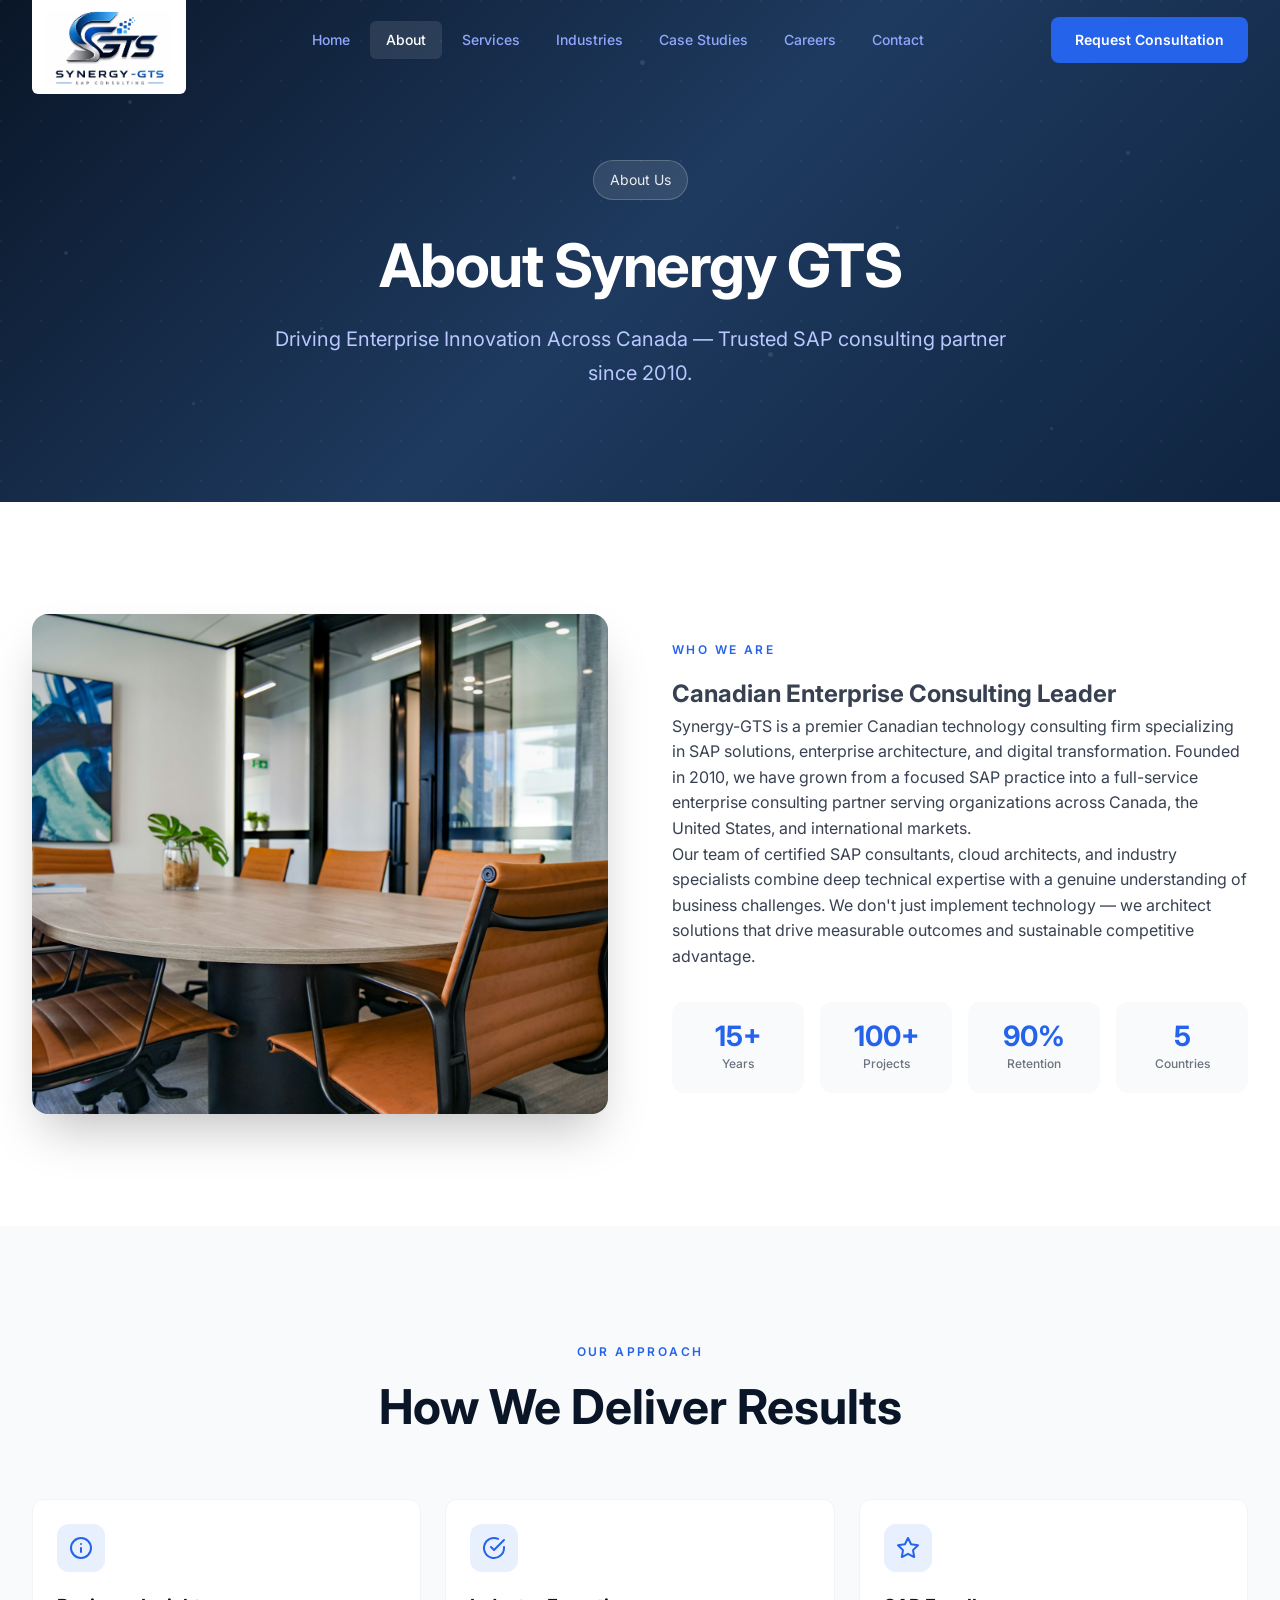
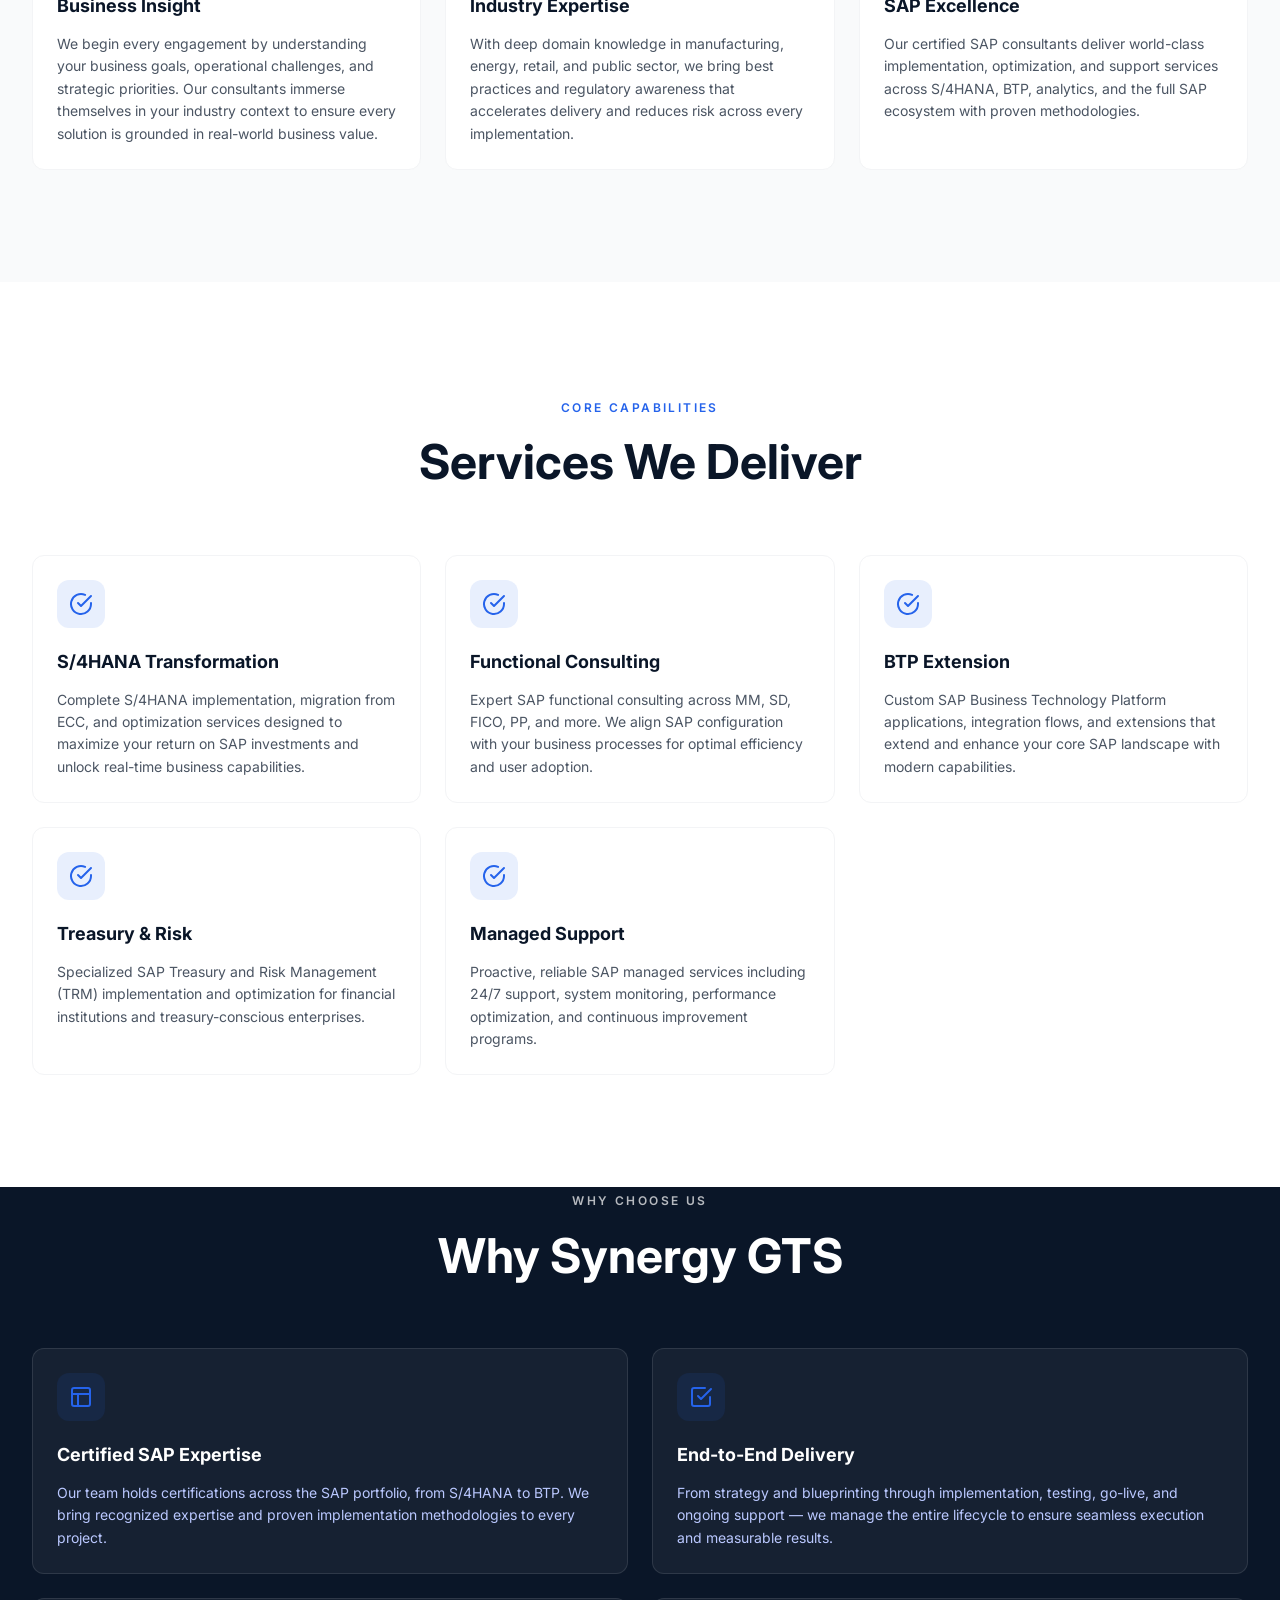
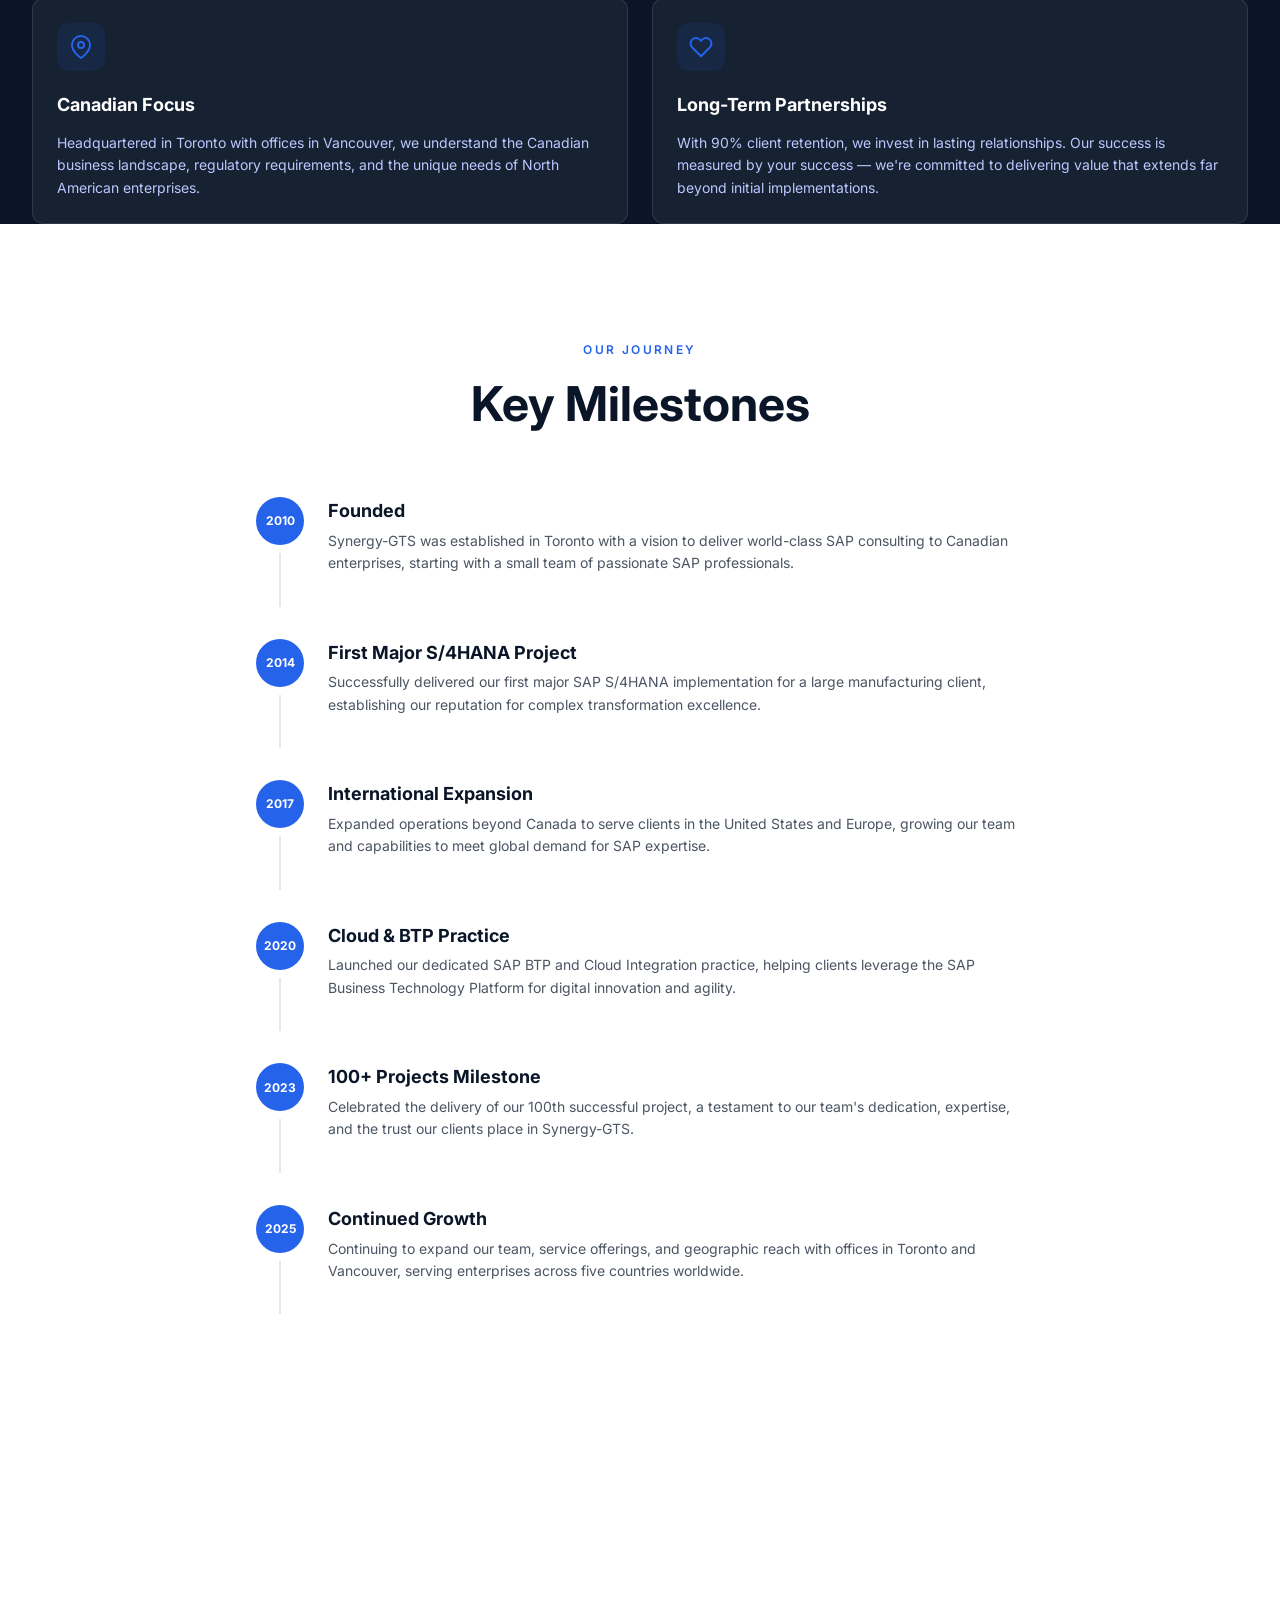
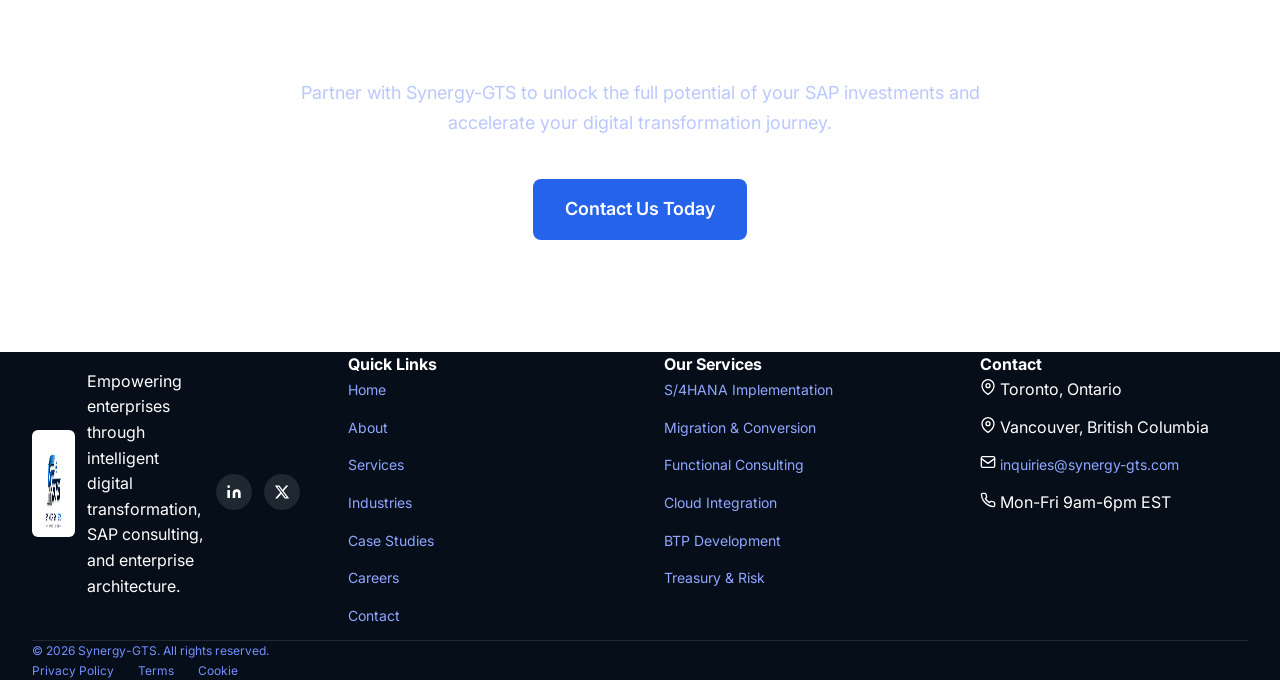
==== commit c7813fe1: "Add files via upload" ====
--- a/about.html
+++ b/about.html
@@ -63,8 +63,8 @@
     </div>
     <div class="hero-content fade-in">
       <div class="hero-badge">About Us</div>
-      <h1>About Synergy GTS</h1>
-      <p>Driving Enterprise Innovation Across Canada — Trusted SAP consulting partner since 2010.</p>
+      <h1 data-content-key="about.hero.title">About Synergy GTS</h1>
+      <p data-content-key="about.hero.subtitle">Driving Enterprise Innovation Across Canada — Trusted SAP consulting partner since 2010.</p>
     </div>
   </section>
 
@@ -400,5 +400,6 @@
   </footer>
 
   <script src="js/main.js"></script>
+  <script src="js/site-data.js"></script>
 </body>
 </html>
--- a/css/styles.css
+++ b/css/styles.css
@@ -162,6 +162,11 @@
   to { opacity: 1; transform: translateX(0); }
 }
 
+@keyframes spin {
+  from { transform: rotate(0deg); }
+  to   { transform: rotate(360deg); }
+}
+
 /* --- Glass Morphism --- */
 .glass {
   background: rgba(255, 255, 255, 0.05);
@@ -216,14 +221,14 @@
 .nav-logo {
   display: flex;
   align-items: center;
-  gap: 0.75rem;
+  gap: 1.75rem;
   background: white;
   padding: 0.5rem 0.75rem;
   border-radius: 6px;
 }
 
 .nav-logo img {
-  height: 50px;
+  height: 91px;
   width: auto;
 }
   width: 40px;
